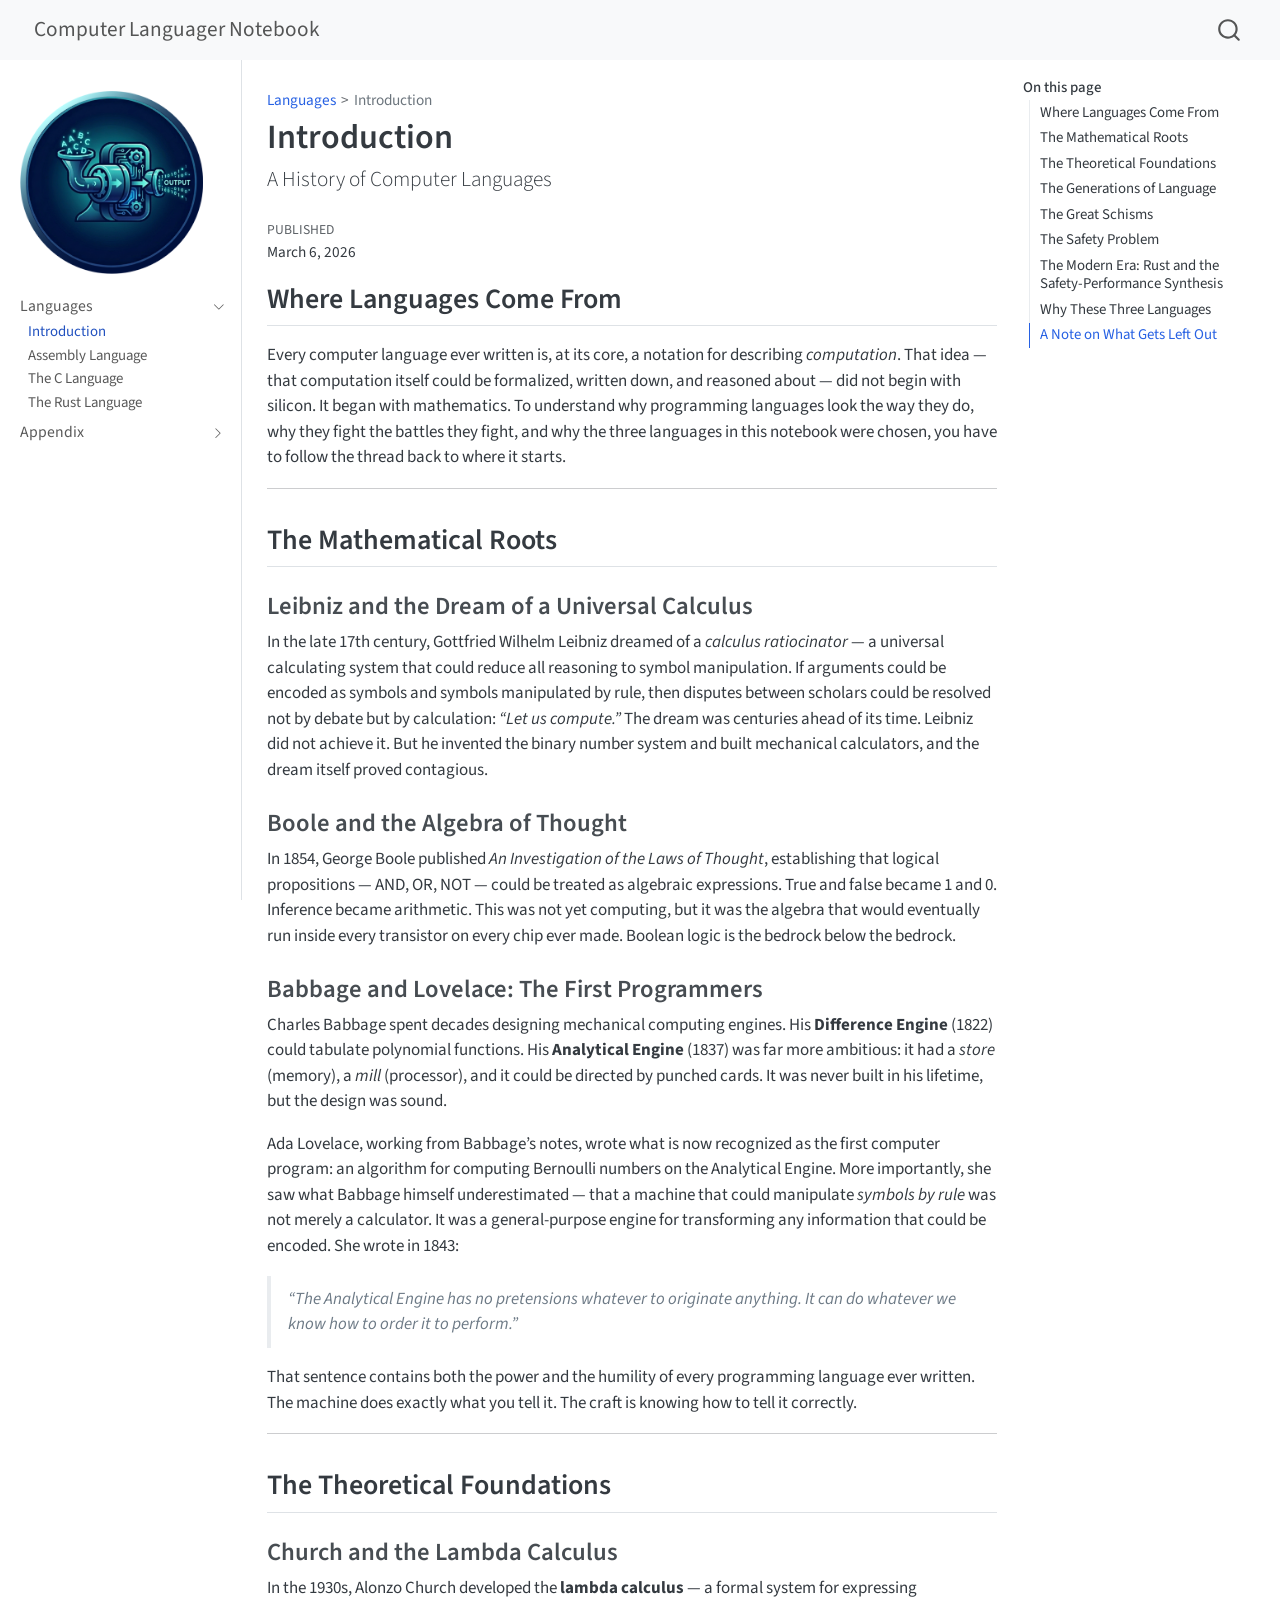
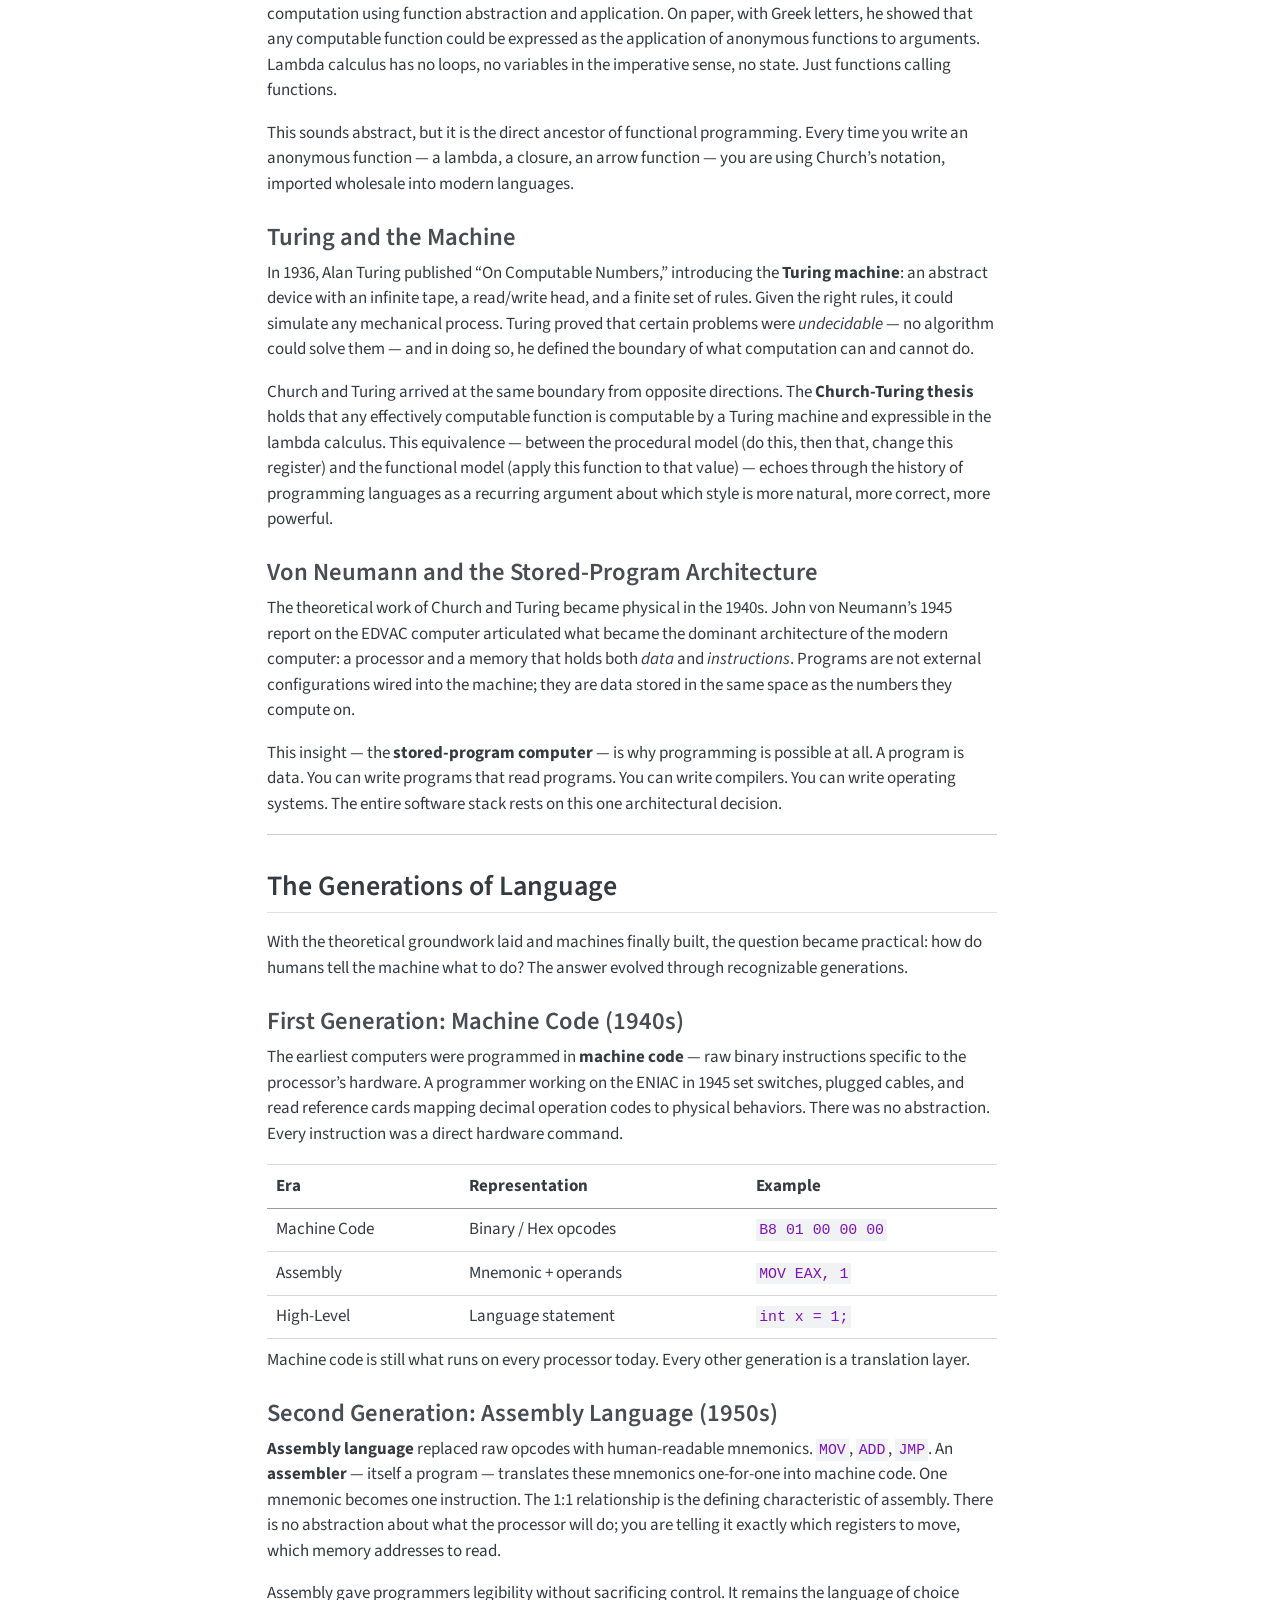
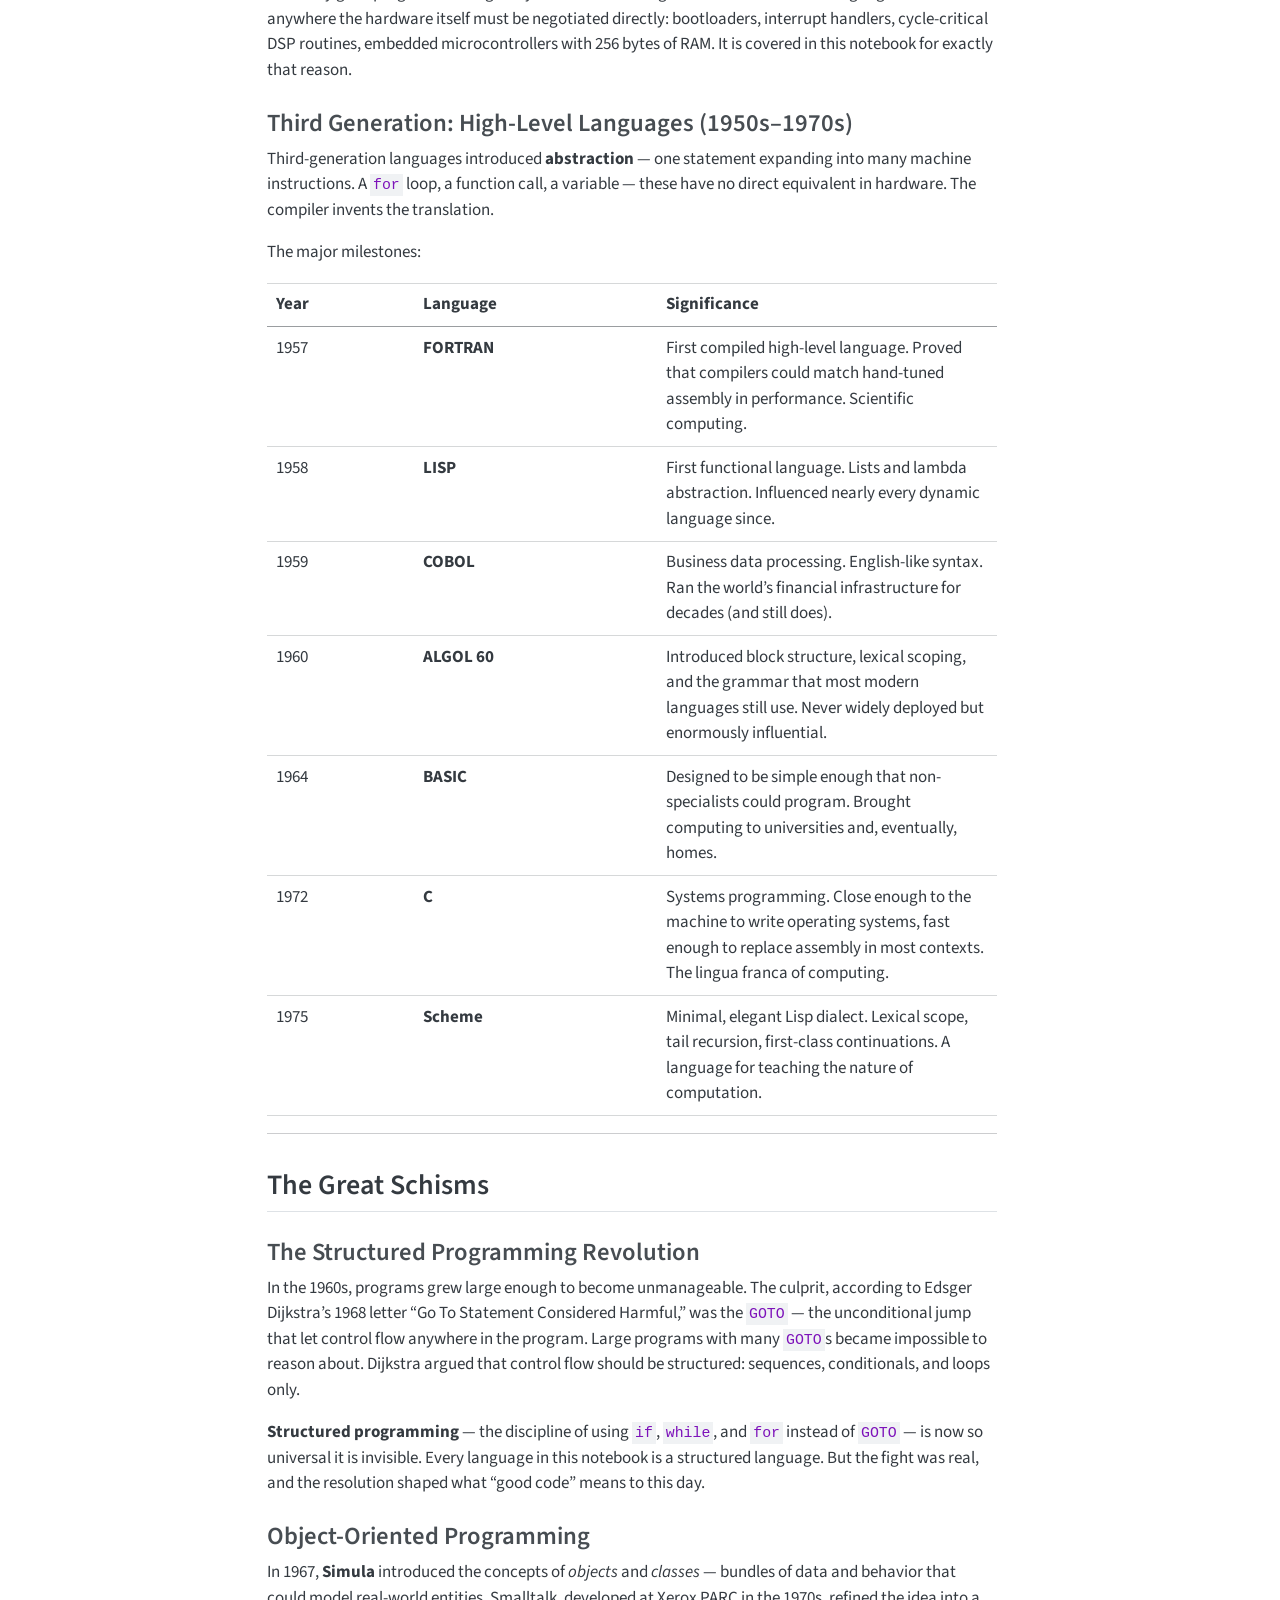
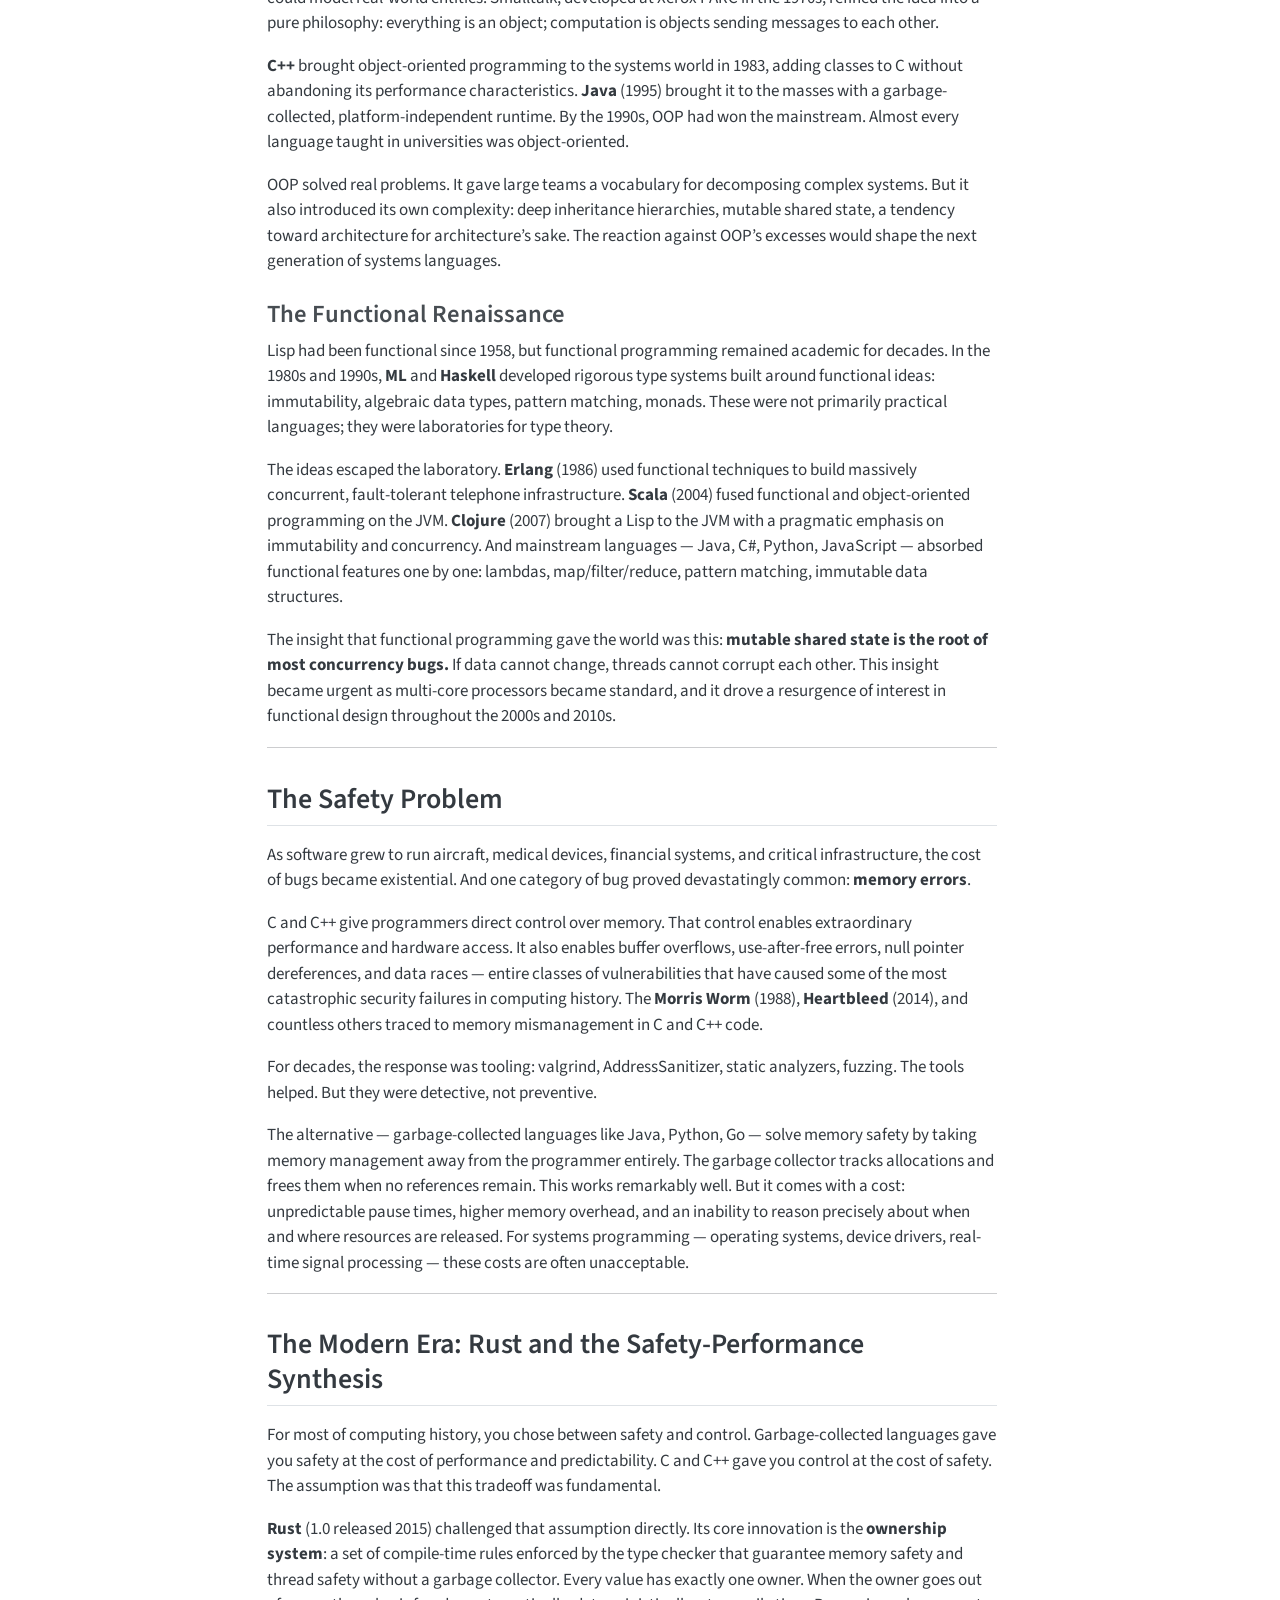
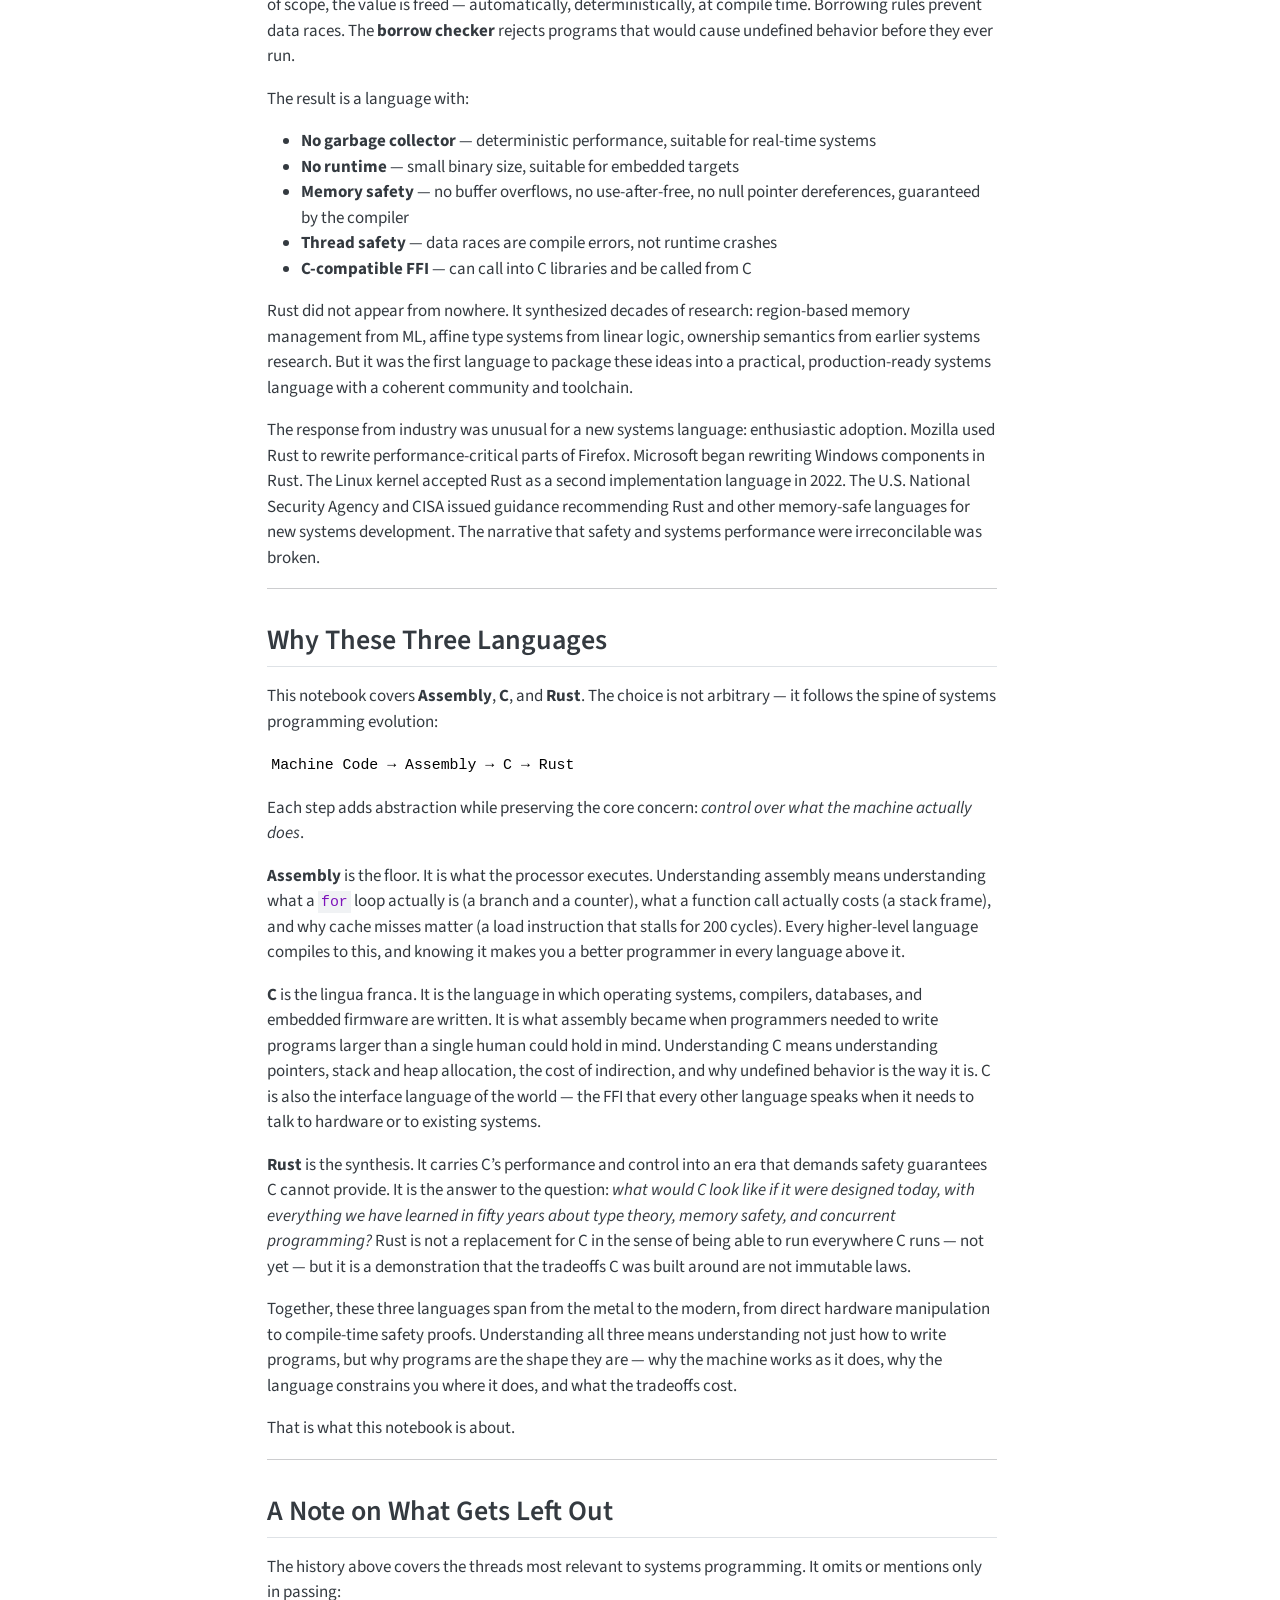
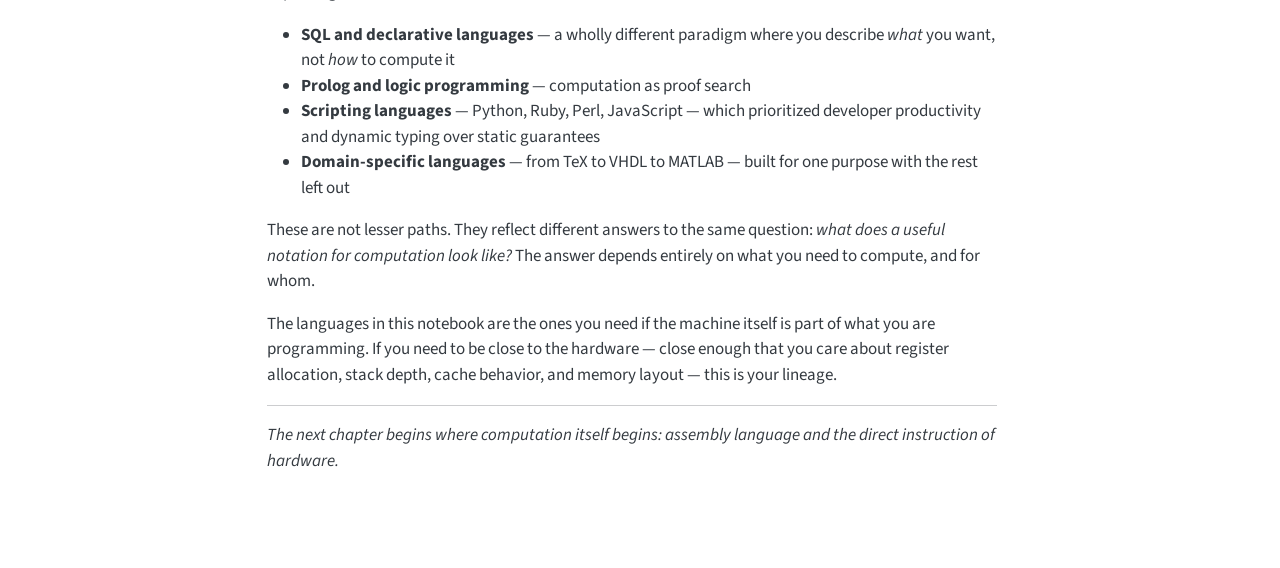
==== docs/index.html @ fa0e0c7b "Wrangling my forces and attacking the problem." ====
<!DOCTYPE html>
<html xmlns="http://www.w3.org/1999/xhtml" lang="en" xml:lang="en"><head>

<meta charset="utf-8">
<meta name="generator" content="quarto-1.8.25">

<meta name="viewport" content="width=device-width, initial-scale=1.0, user-scalable=yes">

<meta name="dcterms.date" content="2026-03-06">

<title>Introduction – Computer Language Notebook</title>
<style>
code{white-space: pre-wrap;}
span.smallcaps{font-variant: small-caps;}
div.columns{display: flex; gap: min(4vw, 1.5em);}
div.column{flex: auto; overflow-x: auto;}
div.hanging-indent{margin-left: 1.5em; text-indent: -1.5em;}
ul.task-list{list-style: none;}
ul.task-list li input[type="checkbox"] {
  width: 0.8em;
  margin: 0 0.8em 0.2em -1em; /* quarto-specific, see https://github.com/quarto-dev/quarto-cli/issues/4556 */ 
  vertical-align: middle;
}
</style>


<script src="site_libs/quarto-nav/quarto-nav.js"></script>
<script src="site_libs/quarto-nav/headroom.min.js"></script>
<script src="site_libs/clipboard/clipboard.min.js"></script>
<script src="site_libs/quarto-search/autocomplete.umd.js"></script>
<script src="site_libs/quarto-search/fuse.min.js"></script>
<script src="site_libs/quarto-search/quarto-search.js"></script>
<meta name="quarto:offset" content="./">
<link href="././favicon.png" rel="icon" type="image/png">
<script src="site_libs/quarto-html/quarto.js" type="module"></script>
<script src="site_libs/quarto-html/tabsets/tabsets.js" type="module"></script>
<script src="site_libs/quarto-html/axe/axe-check.js" type="module"></script>
<script src="site_libs/quarto-html/popper.min.js"></script>
<script src="site_libs/quarto-html/tippy.umd.min.js"></script>
<script src="site_libs/quarto-html/anchor.min.js"></script>
<link href="site_libs/quarto-html/tippy.css" rel="stylesheet">
<link href="site_libs/quarto-html/quarto-syntax-highlighting-7b89279ff1a6dce999919e0e67d4d9ec.css" rel="stylesheet" id="quarto-text-highlighting-styles">
<script src="site_libs/bootstrap/bootstrap.min.js"></script>
<link href="site_libs/bootstrap/bootstrap-icons.css" rel="stylesheet">
<link href="site_libs/bootstrap/bootstrap-238593fbc75c52b1713b5944fbe78712.min.css" rel="stylesheet" append-hash="true" id="quarto-bootstrap" data-mode="light">
<script id="quarto-search-options" type="application/json">{
  "location": "navbar",
  "copy-button": false,
  "collapse-after": 3,
  "panel-placement": "end",
  "type": "overlay",
  "limit": 50,
  "keyboard-shortcut": [
    "f",
    "/",
    "s"
  ],
  "show-item-context": true,
  "language": {
    "search-no-results-text": "No results",
    "search-matching-documents-text": "matching documents",
    "search-copy-link-title": "Copy link to search",
    "search-hide-matches-text": "Hide additional matches",
    "search-more-match-text": "more match in this document",
    "search-more-matches-text": "more matches in this document",
    "search-clear-button-title": "Clear",
    "search-text-placeholder": "",
    "search-detached-cancel-button-title": "Cancel",
    "search-submit-button-title": "Submit",
    "search-label": "Search"
  }
}</script>


<link rel="stylesheet" href="styles.css">
</head>

<body class="nav-sidebar docked nav-fixed quarto-light">

<div id="quarto-search-results"></div>
  <header id="quarto-header" class="headroom fixed-top">
    <nav class="navbar navbar-expand-lg " data-bs-theme="dark">
      <div class="navbar-container container-fluid">
      <div class="navbar-brand-container mx-auto">
    <a href="./index.html" class="navbar-brand navbar-brand-logo">
    </a>
    <a class="navbar-brand" href="./index.html">
    <span class="navbar-title">Computer Languager Notebook</span>
    </a>
  </div>
        <div class="quarto-navbar-tools tools-end">
</div>
          <div id="quarto-search" class="" title="Search"></div>
      </div> <!-- /container-fluid -->
    </nav>
  <nav class="quarto-secondary-nav">
    <div class="container-fluid d-flex">
      <button type="button" class="quarto-btn-toggle btn" data-bs-toggle="collapse" role="button" data-bs-target=".quarto-sidebar-collapse-item" aria-controls="quarto-sidebar" aria-expanded="false" aria-label="Toggle sidebar navigation" onclick="if (window.quartoToggleHeadroom) { window.quartoToggleHeadroom(); }">
        <i class="bi bi-layout-text-sidebar-reverse"></i>
      </button>
        <nav class="quarto-page-breadcrumbs" aria-label="breadcrumb"><ol class="breadcrumb"><li class="breadcrumb-item"><a href="./index.html">Languages</a></li><li class="breadcrumb-item"><a href="./index.html">Introduction</a></li></ol></nav>
        <a class="flex-grow-1" role="navigation" data-bs-toggle="collapse" data-bs-target=".quarto-sidebar-collapse-item" aria-controls="quarto-sidebar" aria-expanded="false" aria-label="Toggle sidebar navigation" onclick="if (window.quartoToggleHeadroom) { window.quartoToggleHeadroom(); }">      
        </a>
    </div>
  </nav>
</header>
<!-- content -->
<div id="quarto-content" class="quarto-container page-columns page-rows-contents page-layout-full page-navbar">
<!-- sidebar -->
  <nav id="quarto-sidebar" class="sidebar collapse collapse-horizontal quarto-sidebar-collapse-item sidebar-navigation docked overflow-auto">
    <div class="pt-lg-2 mt-2 text-left sidebar-header">
      <a href="./index.html" class="sidebar-logo-link">
      <img src="././images/logo.png" alt="" class="sidebar-logo light-content py-0 d-lg-inline d-none">
      <img src="././images/logo.png" alt="" class="sidebar-logo dark-content py-0 d-lg-inline d-none">
      </a>
      </div>
    <div class="sidebar-menu-container"> 
    <ul class="list-unstyled mt-1">
        <li class="sidebar-item sidebar-item-section">
      <div class="sidebar-item-container"> 
            <a class="sidebar-item-text sidebar-link text-start" data-bs-toggle="collapse" data-bs-target="#quarto-sidebar-section-1" role="navigation" aria-expanded="true">
 <span class="menu-text">Languages</span></a>
          <a class="sidebar-item-toggle text-start" data-bs-toggle="collapse" data-bs-target="#quarto-sidebar-section-1" role="navigation" aria-expanded="true" aria-label="Toggle section">
            <i class="bi bi-chevron-right ms-2"></i>
          </a> 
      </div>
      <ul id="quarto-sidebar-section-1" class="collapse list-unstyled sidebar-section depth1 show">  
          <li class="sidebar-item">
  <div class="sidebar-item-container"> 
  <a href="./index.html" class="sidebar-item-text sidebar-link active">
 <span class="menu-text">Introduction</span></a>
  </div>
</li>
          <li class="sidebar-item">
  <div class="sidebar-item-container"> 
  <a href="./assembly.html" class="sidebar-item-text sidebar-link">
 <span class="menu-text">Assembly Language</span></a>
  </div>
</li>
          <li class="sidebar-item">
  <div class="sidebar-item-container"> 
  <a href="./c.html" class="sidebar-item-text sidebar-link">
 <span class="menu-text">The C Language</span></a>
  </div>
</li>
          <li class="sidebar-item">
  <div class="sidebar-item-container"> 
  <a href="./rust.html" class="sidebar-item-text sidebar-link">
 <span class="menu-text">The Rust Language</span></a>
  </div>
</li>
      </ul>
  </li>
        <li class="sidebar-item sidebar-item-section">
      <div class="sidebar-item-container"> 
            <a class="sidebar-item-text sidebar-link text-start collapsed" data-bs-toggle="collapse" data-bs-target="#quarto-sidebar-section-2" role="navigation" aria-expanded="false">
 <span class="menu-text">Appendix</span></a>
          <a class="sidebar-item-toggle text-start collapsed" data-bs-toggle="collapse" data-bs-target="#quarto-sidebar-section-2" role="navigation" aria-expanded="false" aria-label="Toggle section">
            <i class="bi bi-chevron-right ms-2"></i>
          </a> 
      </div>
      <ul id="quarto-sidebar-section-2" class="collapse list-unstyled sidebar-section depth1 ">  
          <li class="sidebar-item">
  <div class="sidebar-item-container"> 
  <a href="./glossary.html" class="sidebar-item-text sidebar-link">
 <span class="menu-text">Glossary</span></a>
  </div>
</li>
      </ul>
  </li>
    </ul>
    </div>
</nav>
<div id="quarto-sidebar-glass" class="quarto-sidebar-collapse-item" data-bs-toggle="collapse" data-bs-target=".quarto-sidebar-collapse-item"></div>
<!-- margin-sidebar -->
    <div id="quarto-margin-sidebar" class="sidebar margin-sidebar">
        <nav id="TOC" role="doc-toc" class="toc-active" data-toc-expanded="1">
    <h2 id="toc-title">On this page</h2>
   
  <ul>
  <li><a href="#where-languages-come-from" id="toc-where-languages-come-from" class="nav-link active" data-scroll-target="#where-languages-come-from">Where Languages Come From</a></li>
  <li><a href="#the-mathematical-roots" id="toc-the-mathematical-roots" class="nav-link" data-scroll-target="#the-mathematical-roots">The Mathematical Roots</a>
  <ul>
  <li><a href="#leibniz-and-the-dream-of-a-universal-calculus" id="toc-leibniz-and-the-dream-of-a-universal-calculus" class="nav-link" data-scroll-target="#leibniz-and-the-dream-of-a-universal-calculus">Leibniz and the Dream of a Universal Calculus</a></li>
  <li><a href="#boole-and-the-algebra-of-thought" id="toc-boole-and-the-algebra-of-thought" class="nav-link" data-scroll-target="#boole-and-the-algebra-of-thought">Boole and the Algebra of Thought</a></li>
  <li><a href="#babbage-and-lovelace-the-first-programmers" id="toc-babbage-and-lovelace-the-first-programmers" class="nav-link" data-scroll-target="#babbage-and-lovelace-the-first-programmers">Babbage and Lovelace: The First Programmers</a></li>
  </ul></li>
  <li><a href="#the-theoretical-foundations" id="toc-the-theoretical-foundations" class="nav-link" data-scroll-target="#the-theoretical-foundations">The Theoretical Foundations</a>
  <ul>
  <li><a href="#church-and-the-lambda-calculus" id="toc-church-and-the-lambda-calculus" class="nav-link" data-scroll-target="#church-and-the-lambda-calculus">Church and the Lambda Calculus</a></li>
  <li><a href="#turing-and-the-machine" id="toc-turing-and-the-machine" class="nav-link" data-scroll-target="#turing-and-the-machine">Turing and the Machine</a></li>
  <li><a href="#von-neumann-and-the-stored-program-architecture" id="toc-von-neumann-and-the-stored-program-architecture" class="nav-link" data-scroll-target="#von-neumann-and-the-stored-program-architecture">Von Neumann and the Stored-Program Architecture</a></li>
  </ul></li>
  <li><a href="#the-generations-of-language" id="toc-the-generations-of-language" class="nav-link" data-scroll-target="#the-generations-of-language">The Generations of Language</a>
  <ul>
  <li><a href="#first-generation-machine-code-1940s" id="toc-first-generation-machine-code-1940s" class="nav-link" data-scroll-target="#first-generation-machine-code-1940s">First Generation: Machine Code (1940s)</a></li>
  <li><a href="#second-generation-assembly-language-1950s" id="toc-second-generation-assembly-language-1950s" class="nav-link" data-scroll-target="#second-generation-assembly-language-1950s">Second Generation: Assembly Language (1950s)</a></li>
  <li><a href="#third-generation-high-level-languages-1950s1970s" id="toc-third-generation-high-level-languages-1950s1970s" class="nav-link" data-scroll-target="#third-generation-high-level-languages-1950s1970s">Third Generation: High-Level Languages (1950s–1970s)</a></li>
  </ul></li>
  <li><a href="#the-great-schisms" id="toc-the-great-schisms" class="nav-link" data-scroll-target="#the-great-schisms">The Great Schisms</a>
  <ul>
  <li><a href="#the-structured-programming-revolution" id="toc-the-structured-programming-revolution" class="nav-link" data-scroll-target="#the-structured-programming-revolution">The Structured Programming Revolution</a></li>
  <li><a href="#object-oriented-programming" id="toc-object-oriented-programming" class="nav-link" data-scroll-target="#object-oriented-programming">Object-Oriented Programming</a></li>
  <li><a href="#the-functional-renaissance" id="toc-the-functional-renaissance" class="nav-link" data-scroll-target="#the-functional-renaissance">The Functional Renaissance</a></li>
  </ul></li>
  <li><a href="#the-safety-problem" id="toc-the-safety-problem" class="nav-link" data-scroll-target="#the-safety-problem">The Safety Problem</a></li>
  <li><a href="#the-modern-era-rust-and-the-safety-performance-synthesis" id="toc-the-modern-era-rust-and-the-safety-performance-synthesis" class="nav-link" data-scroll-target="#the-modern-era-rust-and-the-safety-performance-synthesis">The Modern Era: Rust and the Safety-Performance Synthesis</a></li>
  <li><a href="#why-these-three-languages" id="toc-why-these-three-languages" class="nav-link" data-scroll-target="#why-these-three-languages">Why These Three Languages</a></li>
  <li><a href="#a-note-on-what-gets-left-out" id="toc-a-note-on-what-gets-left-out" class="nav-link" data-scroll-target="#a-note-on-what-gets-left-out">A Note on What Gets Left Out</a></li>
  </ul>
</nav>
    </div>
<!-- main -->
<main class="content column-body" id="quarto-document-content">

<header id="title-block-header" class="quarto-title-block default"><nav class="quarto-page-breadcrumbs quarto-title-breadcrumbs d-none d-lg-block" aria-label="breadcrumb"><ol class="breadcrumb"><li class="breadcrumb-item"><a href="./index.html">Languages</a></li><li class="breadcrumb-item"><a href="./index.html">Introduction</a></li></ol></nav>
<div class="quarto-title">
<h1 class="title">Introduction</h1>
<p class="subtitle lead">A History of Computer Languages</p>
</div>



<div class="quarto-title-meta column-body">

    
    <div>
    <div class="quarto-title-meta-heading">Published</div>
    <div class="quarto-title-meta-contents">
      <p class="date">March 6, 2026</p>
    </div>
  </div>
  
    
  </div>
  


</header>


<section id="where-languages-come-from" class="level2">
<h2 class="anchored" data-anchor-id="where-languages-come-from">Where Languages Come From</h2>
<p>Every computer language ever written is, at its core, a notation for describing <em>computation</em>. That idea — that computation itself could be formalized, written down, and reasoned about — did not begin with silicon. It began with mathematics. To understand why programming languages look the way they do, why they fight the battles they fight, and why the three languages in this notebook were chosen, you have to follow the thread back to where it starts.</p>
<hr>
</section>
<section id="the-mathematical-roots" class="level2">
<h2 class="anchored" data-anchor-id="the-mathematical-roots">The Mathematical Roots</h2>
<section id="leibniz-and-the-dream-of-a-universal-calculus" class="level3">
<h3 class="anchored" data-anchor-id="leibniz-and-the-dream-of-a-universal-calculus">Leibniz and the Dream of a Universal Calculus</h3>
<p>In the late 17th century, Gottfried Wilhelm Leibniz dreamed of a <em>calculus ratiocinator</em> — a universal calculating system that could reduce all reasoning to symbol manipulation. If arguments could be encoded as symbols and symbols manipulated by rule, then disputes between scholars could be resolved not by debate but by calculation: <em>“Let us compute.”</em> The dream was centuries ahead of its time. Leibniz did not achieve it. But he invented the binary number system and built mechanical calculators, and the dream itself proved contagious.</p>
</section>
<section id="boole-and-the-algebra-of-thought" class="level3">
<h3 class="anchored" data-anchor-id="boole-and-the-algebra-of-thought">Boole and the Algebra of Thought</h3>
<p>In 1854, George Boole published <em>An Investigation of the Laws of Thought</em>, establishing that logical propositions — AND, OR, NOT — could be treated as algebraic expressions. True and false became 1 and 0. Inference became arithmetic. This was not yet computing, but it was the algebra that would eventually run inside every transistor on every chip ever made. Boolean logic is the bedrock below the bedrock.</p>
</section>
<section id="babbage-and-lovelace-the-first-programmers" class="level3">
<h3 class="anchored" data-anchor-id="babbage-and-lovelace-the-first-programmers">Babbage and Lovelace: The First Programmers</h3>
<p>Charles Babbage spent decades designing mechanical computing engines. His <strong>Difference Engine</strong> (1822) could tabulate polynomial functions. His <strong>Analytical Engine</strong> (1837) was far more ambitious: it had a <em>store</em> (memory), a <em>mill</em> (processor), and it could be directed by punched cards. It was never built in his lifetime, but the design was sound.</p>
<p>Ada Lovelace, working from Babbage’s notes, wrote what is now recognized as the first computer program: an algorithm for computing Bernoulli numbers on the Analytical Engine. More importantly, she saw what Babbage himself underestimated — that a machine that could manipulate <em>symbols by rule</em> was not merely a calculator. It was a general-purpose engine for transforming any information that could be encoded. She wrote in 1843:</p>
<blockquote class="blockquote">
<p><em>“The Analytical Engine has no pretensions whatever to originate anything. It can do whatever we know how to order it to perform.”</em></p>
</blockquote>
<p>That sentence contains both the power and the humility of every programming language ever written. The machine does exactly what you tell it. The craft is knowing how to tell it correctly.</p>
<hr>
</section>
</section>
<section id="the-theoretical-foundations" class="level2">
<h2 class="anchored" data-anchor-id="the-theoretical-foundations">The Theoretical Foundations</h2>
<section id="church-and-the-lambda-calculus" class="level3">
<h3 class="anchored" data-anchor-id="church-and-the-lambda-calculus">Church and the Lambda Calculus</h3>
<p>In the 1930s, Alonzo Church developed the <strong>lambda calculus</strong> — a formal system for expressing computation using function abstraction and application. On paper, with Greek letters, he showed that any computable function could be expressed as the application of anonymous functions to arguments. Lambda calculus has no loops, no variables in the imperative sense, no state. Just functions calling functions.</p>
<p>This sounds abstract, but it is the direct ancestor of functional programming. Every time you write an anonymous function — a lambda, a closure, an arrow function — you are using Church’s notation, imported wholesale into modern languages.</p>
</section>
<section id="turing-and-the-machine" class="level3">
<h3 class="anchored" data-anchor-id="turing-and-the-machine">Turing and the Machine</h3>
<p>In 1936, Alan Turing published “On Computable Numbers,” introducing the <strong>Turing machine</strong>: an abstract device with an infinite tape, a read/write head, and a finite set of rules. Given the right rules, it could simulate any mechanical process. Turing proved that certain problems were <em>undecidable</em> — no algorithm could solve them — and in doing so, he defined the boundary of what computation can and cannot do.</p>
<p>Church and Turing arrived at the same boundary from opposite directions. The <strong>Church-Turing thesis</strong> holds that any effectively computable function is computable by a Turing machine and expressible in the lambda calculus. This equivalence — between the procedural model (do this, then that, change this register) and the functional model (apply this function to that value) — echoes through the history of programming languages as a recurring argument about which style is more natural, more correct, more powerful.</p>
</section>
<section id="von-neumann-and-the-stored-program-architecture" class="level3">
<h3 class="anchored" data-anchor-id="von-neumann-and-the-stored-program-architecture">Von Neumann and the Stored-Program Architecture</h3>
<p>The theoretical work of Church and Turing became physical in the 1940s. John von Neumann’s 1945 report on the EDVAC computer articulated what became the dominant architecture of the modern computer: a processor and a memory that holds both <em>data</em> and <em>instructions</em>. Programs are not external configurations wired into the machine; they are data stored in the same space as the numbers they compute on.</p>
<p>This insight — the <strong>stored-program computer</strong> — is why programming is possible at all. A program is data. You can write programs that read programs. You can write compilers. You can write operating systems. The entire software stack rests on this one architectural decision.</p>
<hr>
</section>
</section>
<section id="the-generations-of-language" class="level2">
<h2 class="anchored" data-anchor-id="the-generations-of-language">The Generations of Language</h2>
<p>With the theoretical groundwork laid and machines finally built, the question became practical: how do humans tell the machine what to do? The answer evolved through recognizable generations.</p>
<section id="first-generation-machine-code-1940s" class="level3">
<h3 class="anchored" data-anchor-id="first-generation-machine-code-1940s">First Generation: Machine Code (1940s)</h3>
<p>The earliest computers were programmed in <strong>machine code</strong> — raw binary instructions specific to the processor’s hardware. A programmer working on the ENIAC in 1945 set switches, plugged cables, and read reference cards mapping decimal operation codes to physical behaviors. There was no abstraction. Every instruction was a direct hardware command.</p>
<table class="caption-top table">
<thead>
<tr class="header">
<th style="text-align: left;">Era</th>
<th style="text-align: left;">Representation</th>
<th style="text-align: left;">Example</th>
</tr>
</thead>
<tbody>
<tr class="odd">
<td style="text-align: left;">Machine Code</td>
<td style="text-align: left;">Binary / Hex opcodes</td>
<td style="text-align: left;"><code>B8 01 00 00 00</code></td>
</tr>
<tr class="even">
<td style="text-align: left;">Assembly</td>
<td style="text-align: left;">Mnemonic + operands</td>
<td style="text-align: left;"><code>MOV EAX, 1</code></td>
</tr>
<tr class="odd">
<td style="text-align: left;">High-Level</td>
<td style="text-align: left;">Language statement</td>
<td style="text-align: left;"><code>int x = 1;</code></td>
</tr>
</tbody>
</table>
<p>Machine code is still what runs on every processor today. Every other generation is a translation layer.</p>
</section>
<section id="second-generation-assembly-language-1950s" class="level3">
<h3 class="anchored" data-anchor-id="second-generation-assembly-language-1950s">Second Generation: Assembly Language (1950s)</h3>
<p><strong>Assembly language</strong> replaced raw opcodes with human-readable mnemonics. <code>MOV</code>, <code>ADD</code>, <code>JMP</code>. An <strong>assembler</strong> — itself a program — translates these mnemonics one-for-one into machine code. One mnemonic becomes one instruction. The 1:1 relationship is the defining characteristic of assembly. There is no abstraction about what the processor will do; you are telling it exactly which registers to move, which memory addresses to read.</p>
<p>Assembly gave programmers legibility without sacrificing control. It remains the language of choice anywhere the hardware itself must be negotiated directly: bootloaders, interrupt handlers, cycle-critical DSP routines, embedded microcontrollers with 256 bytes of RAM. It is covered in this notebook for exactly that reason.</p>
</section>
<section id="third-generation-high-level-languages-1950s1970s" class="level3">
<h3 class="anchored" data-anchor-id="third-generation-high-level-languages-1950s1970s">Third Generation: High-Level Languages (1950s–1970s)</h3>
<p>Third-generation languages introduced <strong>abstraction</strong> — one statement expanding into many machine instructions. A <code>for</code> loop, a function call, a variable — these have no direct equivalent in hardware. The compiler invents the translation.</p>
<p>The major milestones:</p>
<table class="caption-top table">
<colgroup>
<col style="width: 20%">
<col style="width: 33%">
<col style="width: 46%">
</colgroup>
<thead>
<tr class="header">
<th style="text-align: left;">Year</th>
<th style="text-align: left;">Language</th>
<th style="text-align: left;">Significance</th>
</tr>
</thead>
<tbody>
<tr class="odd">
<td style="text-align: left;">1957</td>
<td style="text-align: left;"><strong>FORTRAN</strong></td>
<td style="text-align: left;">First compiled high-level language. Proved that compilers could match hand-tuned assembly in performance. Scientific computing.</td>
</tr>
<tr class="even">
<td style="text-align: left;">1958</td>
<td style="text-align: left;"><strong>LISP</strong></td>
<td style="text-align: left;">First functional language. Lists and lambda abstraction. Influenced nearly every dynamic language since.</td>
</tr>
<tr class="odd">
<td style="text-align: left;">1959</td>
<td style="text-align: left;"><strong>COBOL</strong></td>
<td style="text-align: left;">Business data processing. English-like syntax. Ran the world’s financial infrastructure for decades (and still does).</td>
</tr>
<tr class="even">
<td style="text-align: left;">1960</td>
<td style="text-align: left;"><strong>ALGOL 60</strong></td>
<td style="text-align: left;">Introduced block structure, lexical scoping, and the grammar that most modern languages still use. Never widely deployed but enormously influential.</td>
</tr>
<tr class="odd">
<td style="text-align: left;">1964</td>
<td style="text-align: left;"><strong>BASIC</strong></td>
<td style="text-align: left;">Designed to be simple enough that non-specialists could program. Brought computing to universities and, eventually, homes.</td>
</tr>
<tr class="even">
<td style="text-align: left;">1972</td>
<td style="text-align: left;"><strong>C</strong></td>
<td style="text-align: left;">Systems programming. Close enough to the machine to write operating systems, fast enough to replace assembly in most contexts. The lingua franca of computing.</td>
</tr>
<tr class="odd">
<td style="text-align: left;">1975</td>
<td style="text-align: left;"><strong>Scheme</strong></td>
<td style="text-align: left;">Minimal, elegant Lisp dialect. Lexical scope, tail recursion, first-class continuations. A language for teaching the nature of computation.</td>
</tr>
</tbody>
</table>
<hr>
</section>
</section>
<section id="the-great-schisms" class="level2">
<h2 class="anchored" data-anchor-id="the-great-schisms">The Great Schisms</h2>
<section id="the-structured-programming-revolution" class="level3">
<h3 class="anchored" data-anchor-id="the-structured-programming-revolution">The Structured Programming Revolution</h3>
<p>In the 1960s, programs grew large enough to become unmanageable. The culprit, according to Edsger Dijkstra’s 1968 letter “Go To Statement Considered Harmful,” was the <code>GOTO</code> — the unconditional jump that let control flow anywhere in the program. Large programs with many <code>GOTO</code>s became impossible to reason about. Dijkstra argued that control flow should be structured: sequences, conditionals, and loops only.</p>
<p><strong>Structured programming</strong> — the discipline of using <code>if</code>, <code>while</code>, and <code>for</code> instead of <code>GOTO</code> — is now so universal it is invisible. Every language in this notebook is a structured language. But the fight was real, and the resolution shaped what “good code” means to this day.</p>
</section>
<section id="object-oriented-programming" class="level3">
<h3 class="anchored" data-anchor-id="object-oriented-programming">Object-Oriented Programming</h3>
<p>In 1967, <strong>Simula</strong> introduced the concepts of <em>objects</em> and <em>classes</em> — bundles of data and behavior that could model real-world entities. Smalltalk, developed at Xerox PARC in the 1970s, refined the idea into a pure philosophy: everything is an object; computation is objects sending messages to each other.</p>
<p><strong>C++</strong> brought object-oriented programming to the systems world in 1983, adding classes to C without abandoning its performance characteristics. <strong>Java</strong> (1995) brought it to the masses with a garbage-collected, platform-independent runtime. By the 1990s, OOP had won the mainstream. Almost every language taught in universities was object-oriented.</p>
<p>OOP solved real problems. It gave large teams a vocabulary for decomposing complex systems. But it also introduced its own complexity: deep inheritance hierarchies, mutable shared state, a tendency toward architecture for architecture’s sake. The reaction against OOP’s excesses would shape the next generation of systems languages.</p>
</section>
<section id="the-functional-renaissance" class="level3">
<h3 class="anchored" data-anchor-id="the-functional-renaissance">The Functional Renaissance</h3>
<p>Lisp had been functional since 1958, but functional programming remained academic for decades. In the 1980s and 1990s, <strong>ML</strong> and <strong>Haskell</strong> developed rigorous type systems built around functional ideas: immutability, algebraic data types, pattern matching, monads. These were not primarily practical languages; they were laboratories for type theory.</p>
<p>The ideas escaped the laboratory. <strong>Erlang</strong> (1986) used functional techniques to build massively concurrent, fault-tolerant telephone infrastructure. <strong>Scala</strong> (2004) fused functional and object-oriented programming on the JVM. <strong>Clojure</strong> (2007) brought a Lisp to the JVM with a pragmatic emphasis on immutability and concurrency. And mainstream languages — Java, C#, Python, JavaScript — absorbed functional features one by one: lambdas, map/filter/reduce, pattern matching, immutable data structures.</p>
<p>The insight that functional programming gave the world was this: <strong>mutable shared state is the root of most concurrency bugs.</strong> If data cannot change, threads cannot corrupt each other. This insight became urgent as multi-core processors became standard, and it drove a resurgence of interest in functional design throughout the 2000s and 2010s.</p>
<hr>
</section>
</section>
<section id="the-safety-problem" class="level2">
<h2 class="anchored" data-anchor-id="the-safety-problem">The Safety Problem</h2>
<p>As software grew to run aircraft, medical devices, financial systems, and critical infrastructure, the cost of bugs became existential. And one category of bug proved devastatingly common: <strong>memory errors</strong>.</p>
<p>C and C++ give programmers direct control over memory. That control enables extraordinary performance and hardware access. It also enables buffer overflows, use-after-free errors, null pointer dereferences, and data races — entire classes of vulnerabilities that have caused some of the most catastrophic security failures in computing history. The <strong>Morris Worm</strong> (1988), <strong>Heartbleed</strong> (2014), and countless others traced to memory mismanagement in C and C++ code.</p>
<p>For decades, the response was tooling: valgrind, AddressSanitizer, static analyzers, fuzzing. The tools helped. But they were detective, not preventive.</p>
<p>The alternative — garbage-collected languages like Java, Python, Go — solve memory safety by taking memory management away from the programmer entirely. The garbage collector tracks allocations and frees them when no references remain. This works remarkably well. But it comes with a cost: unpredictable pause times, higher memory overhead, and an inability to reason precisely about when and where resources are released. For systems programming — operating systems, device drivers, real-time signal processing — these costs are often unacceptable.</p>
<hr>
</section>
<section id="the-modern-era-rust-and-the-safety-performance-synthesis" class="level2">
<h2 class="anchored" data-anchor-id="the-modern-era-rust-and-the-safety-performance-synthesis">The Modern Era: Rust and the Safety-Performance Synthesis</h2>
<p>For most of computing history, you chose between safety and control. Garbage-collected languages gave you safety at the cost of performance and predictability. C and C++ gave you control at the cost of safety. The assumption was that this tradeoff was fundamental.</p>
<p><strong>Rust</strong> (1.0 released 2015) challenged that assumption directly. Its core innovation is the <strong>ownership system</strong>: a set of compile-time rules enforced by the type checker that guarantee memory safety and thread safety without a garbage collector. Every value has exactly one owner. When the owner goes out of scope, the value is freed — automatically, deterministically, at compile time. Borrowing rules prevent data races. The <strong>borrow checker</strong> rejects programs that would cause undefined behavior before they ever run.</p>
<p>The result is a language with:</p>
<ul>
<li><strong>No garbage collector</strong> — deterministic performance, suitable for real-time systems</li>
<li><strong>No runtime</strong> — small binary size, suitable for embedded targets</li>
<li><strong>Memory safety</strong> — no buffer overflows, no use-after-free, no null pointer dereferences, guaranteed by the compiler</li>
<li><strong>Thread safety</strong> — data races are compile errors, not runtime crashes</li>
<li><strong>C-compatible FFI</strong> — can call into C libraries and be called from C</li>
</ul>
<p>Rust did not appear from nowhere. It synthesized decades of research: region-based memory management from ML, affine type systems from linear logic, ownership semantics from earlier systems research. But it was the first language to package these ideas into a practical, production-ready systems language with a coherent community and toolchain.</p>
<p>The response from industry was unusual for a new systems language: enthusiastic adoption. Mozilla used Rust to rewrite performance-critical parts of Firefox. Microsoft began rewriting Windows components in Rust. The Linux kernel accepted Rust as a second implementation language in 2022. The U.S. National Security Agency and CISA issued guidance recommending Rust and other memory-safe languages for new systems development. The narrative that safety and systems performance were irreconcilable was broken.</p>
<hr>
</section>
<section id="why-these-three-languages" class="level2">
<h2 class="anchored" data-anchor-id="why-these-three-languages">Why These Three Languages</h2>
<p>This notebook covers <strong>Assembly</strong>, <strong>C</strong>, and <strong>Rust</strong>. The choice is not arbitrary — it follows the spine of systems programming evolution:</p>
<pre><code>Machine Code → Assembly → C → Rust</code></pre>
<p>Each step adds abstraction while preserving the core concern: <em>control over what the machine actually does</em>.</p>
<p><strong>Assembly</strong> is the floor. It is what the processor executes. Understanding assembly means understanding what a <code>for</code> loop actually is (a branch and a counter), what a function call actually costs (a stack frame), and why cache misses matter (a load instruction that stalls for 200 cycles). Every higher-level language compiles to this, and knowing it makes you a better programmer in every language above it.</p>
<p><strong>C</strong> is the lingua franca. It is the language in which operating systems, compilers, databases, and embedded firmware are written. It is what assembly became when programmers needed to write programs larger than a single human could hold in mind. Understanding C means understanding pointers, stack and heap allocation, the cost of indirection, and why undefined behavior is the way it is. C is also the interface language of the world — the FFI that every other language speaks when it needs to talk to hardware or to existing systems.</p>
<p><strong>Rust</strong> is the synthesis. It carries C’s performance and control into an era that demands safety guarantees C cannot provide. It is the answer to the question: <em>what would C look like if it were designed today, with everything we have learned in fifty years about type theory, memory safety, and concurrent programming?</em> Rust is not a replacement for C in the sense of being able to run everywhere C runs — not yet — but it is a demonstration that the tradeoffs C was built around are not immutable laws.</p>
<p>Together, these three languages span from the metal to the modern, from direct hardware manipulation to compile-time safety proofs. Understanding all three means understanding not just how to write programs, but why programs are the shape they are — why the machine works as it does, why the language constrains you where it does, and what the tradeoffs cost.</p>
<p>That is what this notebook is about.</p>
<hr>
</section>
<section id="a-note-on-what-gets-left-out" class="level2">
<h2 class="anchored" data-anchor-id="a-note-on-what-gets-left-out">A Note on What Gets Left Out</h2>
<p>The history above covers the threads most relevant to systems programming. It omits or mentions only in passing:</p>
<ul>
<li><strong>SQL and declarative languages</strong> — a wholly different paradigm where you describe <em>what</em> you want, not <em>how</em> to compute it</li>
<li><strong>Prolog and logic programming</strong> — computation as proof search</li>
<li><strong>Scripting languages</strong> — Python, Ruby, Perl, JavaScript — which prioritized developer productivity and dynamic typing over static guarantees</li>
<li><strong>Domain-specific languages</strong> — from TeX to VHDL to MATLAB — built for one purpose with the rest left out</li>
</ul>
<p>These are not lesser paths. They reflect different answers to the same question: <em>what does a useful notation for computation look like?</em> The answer depends entirely on what you need to compute, and for whom.</p>
<p>The languages in this notebook are the ones you need if the machine itself is part of what you are programming. If you need to be close to the hardware — close enough that you care about register allocation, stack depth, cache behavior, and memory layout — this is your lineage.</p>
<hr>
<p><em>The next chapter begins where computation itself begins: assembly language and the direct instruction of hardware.</em></p>


</section>

</main> <!-- /main -->
<script id="quarto-html-after-body" type="application/javascript">
  window.document.addEventListener("DOMContentLoaded", function (event) {
    const icon = "";
    const anchorJS = new window.AnchorJS();
    anchorJS.options = {
      placement: 'right',
      icon: icon
    };
    anchorJS.add('.anchored');
    const isCodeAnnotation = (el) => {
      for (const clz of el.classList) {
        if (clz.startsWith('code-annotation-')) {                     
          return true;
        }
      }
      return false;
    }
    const onCopySuccess = function(e) {
      // button target
      const button = e.trigger;
      // don't keep focus
      button.blur();
      // flash "checked"
      button.classList.add('code-copy-button-checked');
      var currentTitle = button.getAttribute("title");
      button.setAttribute("title", "Copied!");
      let tooltip;
      if (window.bootstrap) {
        button.setAttribute("data-bs-toggle", "tooltip");
        button.setAttribute("data-bs-placement", "left");
        button.setAttribute("data-bs-title", "Copied!");
        tooltip = new bootstrap.Tooltip(button, 
          { trigger: "manual", 
            customClass: "code-copy-button-tooltip",
            offset: [0, -8]});
        tooltip.show();    
      }
      setTimeout(function() {
        if (tooltip) {
          tooltip.hide();
          button.removeAttribute("data-bs-title");
          button.removeAttribute("data-bs-toggle");
          button.removeAttribute("data-bs-placement");
        }
        button.setAttribute("title", currentTitle);
        button.classList.remove('code-copy-button-checked');
      }, 1000);
      // clear code selection
      e.clearSelection();
    }
    const getTextToCopy = function(trigger) {
      const outerScaffold = trigger.parentElement.cloneNode(true);
      const codeEl = outerScaffold.querySelector('code');
      for (const childEl of codeEl.children) {
        if (isCodeAnnotation(childEl)) {
          childEl.remove();
        }
      }
      return codeEl.innerText;
    }
    const clipboard = new window.ClipboardJS('.code-copy-button:not([data-in-quarto-modal])', {
      text: getTextToCopy
    });
    clipboard.on('success', onCopySuccess);
    if (window.document.getElementById('quarto-embedded-source-code-modal')) {
      const clipboardModal = new window.ClipboardJS('.code-copy-button[data-in-quarto-modal]', {
        text: getTextToCopy,
        container: window.document.getElementById('quarto-embedded-source-code-modal')
      });
      clipboardModal.on('success', onCopySuccess);
    }
      var localhostRegex = new RegExp(/^(?:http|https):\/\/localhost\:?[0-9]*\//);
      var mailtoRegex = new RegExp(/^mailto:/);
        var filterRegex = new RegExp('/' + window.location.host + '/');
      var isInternal = (href) => {
          return filterRegex.test(href) || localhostRegex.test(href) || mailtoRegex.test(href);
      }
      // Inspect non-navigation links and adorn them if external
     var links = window.document.querySelectorAll('a[href]:not(.nav-link):not(.navbar-brand):not(.toc-action):not(.sidebar-link):not(.sidebar-item-toggle):not(.pagination-link):not(.no-external):not([aria-hidden]):not(.dropdown-item):not(.quarto-navigation-tool):not(.about-link)');
      for (var i=0; i<links.length; i++) {
        const link = links[i];
        if (!isInternal(link.href)) {
          // undo the damage that might have been done by quarto-nav.js in the case of
          // links that we want to consider external
          if (link.dataset.originalHref !== undefined) {
            link.href = link.dataset.originalHref;
          }
            // target, if specified
            link.setAttribute("target", "_blank");
            if (link.getAttribute("rel") === null) {
              link.setAttribute("rel", "noopener");
            }
        }
      }
    function tippyHover(el, contentFn, onTriggerFn, onUntriggerFn) {
      const config = {
        allowHTML: true,
        maxWidth: 500,
        delay: 100,
        arrow: false,
        appendTo: function(el) {
            return el.parentElement;
        },
        interactive: true,
        interactiveBorder: 10,
        theme: 'quarto',
        placement: 'bottom-start',
      };
      if (contentFn) {
        config.content = contentFn;
      }
      if (onTriggerFn) {
        config.onTrigger = onTriggerFn;
      }
      if (onUntriggerFn) {
        config.onUntrigger = onUntriggerFn;
      }
      window.tippy(el, config); 
    }
    const noterefs = window.document.querySelectorAll('a[role="doc-noteref"]');
    for (var i=0; i<noterefs.length; i++) {
      const ref = noterefs[i];
      tippyHover(ref, function() {
        // use id or data attribute instead here
        let href = ref.getAttribute('data-footnote-href') || ref.getAttribute('href');
        try { href = new URL(href).hash; } catch {}
        const id = href.replace(/^#\/?/, "");
        const note = window.document.getElementById(id);
        if (note) {
          return note.innerHTML;
        } else {
          return "";
        }
      });
    }
    const xrefs = window.document.querySelectorAll('a.quarto-xref');
    const processXRef = (id, note) => {
      // Strip column container classes
      const stripColumnClz = (el) => {
        el.classList.remove("page-full", "page-columns");
        if (el.children) {
          for (const child of el.children) {
            stripColumnClz(child);
          }
        }
      }
      stripColumnClz(note)
      if (id === null || id.startsWith('sec-')) {
        // Special case sections, only their first couple elements
        const container = document.createElement("div");
        if (note.children && note.children.length > 2) {
          container.appendChild(note.children[0].cloneNode(true));
          for (let i = 1; i < note.children.length; i++) {
            const child = note.children[i];
            if (child.tagName === "P" && child.innerText === "") {
              continue;
            } else {
              container.appendChild(child.cloneNode(true));
              break;
            }
          }
          if (window.Quarto?.typesetMath) {
            window.Quarto.typesetMath(container);
          }
          return container.innerHTML
        } else {
          if (window.Quarto?.typesetMath) {
            window.Quarto.typesetMath(note);
          }
          return note.innerHTML;
        }
      } else {
        // Remove any anchor links if they are present
        const anchorLink = note.querySelector('a.anchorjs-link');
        if (anchorLink) {
          anchorLink.remove();
        }
        if (window.Quarto?.typesetMath) {
          window.Quarto.typesetMath(note);
        }
        if (note.classList.contains("callout")) {
          return note.outerHTML;
        } else {
          return note.innerHTML;
        }
      }
    }
    for (var i=0; i<xrefs.length; i++) {
      const xref = xrefs[i];
      tippyHover(xref, undefined, function(instance) {
        instance.disable();
        let url = xref.getAttribute('href');
        let hash = undefined; 
        if (url.startsWith('#')) {
          hash = url;
        } else {
          try { hash = new URL(url).hash; } catch {}
        }
        if (hash) {
          const id = hash.replace(/^#\/?/, "");
          const note = window.document.getElementById(id);
          if (note !== null) {
            try {
              const html = processXRef(id, note.cloneNode(true));
              instance.setContent(html);
            } finally {
              instance.enable();
              instance.show();
            }
          } else {
            // See if we can fetch this
            fetch(url.split('#')[0])
            .then(res => res.text())
            .then(html => {
              const parser = new DOMParser();
              const htmlDoc = parser.parseFromString(html, "text/html");
              const note = htmlDoc.getElementById(id);
              if (note !== null) {
                const html = processXRef(id, note);
                instance.setContent(html);
              } 
            }).finally(() => {
              instance.enable();
              instance.show();
            });
          }
        } else {
          // See if we can fetch a full url (with no hash to target)
          // This is a special case and we should probably do some content thinning / targeting
          fetch(url)
          .then(res => res.text())
          .then(html => {
            const parser = new DOMParser();
            const htmlDoc = parser.parseFromString(html, "text/html");
            const note = htmlDoc.querySelector('main.content');
            if (note !== null) {
              // This should only happen for chapter cross references
              // (since there is no id in the URL)
              // remove the first header
              if (note.children.length > 0 && note.children[0].tagName === "HEADER") {
                note.children[0].remove();
              }
              const html = processXRef(null, note);
              instance.setContent(html);
            } 
          }).finally(() => {
            instance.enable();
            instance.show();
          });
        }
      }, function(instance) {
      });
    }
        let selectedAnnoteEl;
        const selectorForAnnotation = ( cell, annotation) => {
          let cellAttr = 'data-code-cell="' + cell + '"';
          let lineAttr = 'data-code-annotation="' +  annotation + '"';
          const selector = 'span[' + cellAttr + '][' + lineAttr + ']';
          return selector;
        }
        const selectCodeLines = (annoteEl) => {
          const doc = window.document;
          const targetCell = annoteEl.getAttribute("data-target-cell");
          const targetAnnotation = annoteEl.getAttribute("data-target-annotation");
          const annoteSpan = window.document.querySelector(selectorForAnnotation(targetCell, targetAnnotation));
          const lines = annoteSpan.getAttribute("data-code-lines").split(",");
          const lineIds = lines.map((line) => {
            return targetCell + "-" + line;
          })
          let top = null;
          let height = null;
          let parent = null;
          if (lineIds.length > 0) {
              //compute the position of the single el (top and bottom and make a div)
              const el = window.document.getElementById(lineIds[0]);
              top = el.offsetTop;
              height = el.offsetHeight;
              parent = el.parentElement.parentElement;
            if (lineIds.length > 1) {
              const lastEl = window.document.getElementById(lineIds[lineIds.length - 1]);
              const bottom = lastEl.offsetTop + lastEl.offsetHeight;
              height = bottom - top;
            }
            if (top !== null && height !== null && parent !== null) {
              // cook up a div (if necessary) and position it 
              let div = window.document.getElementById("code-annotation-line-highlight");
              if (div === null) {
                div = window.document.createElement("div");
                div.setAttribute("id", "code-annotation-line-highlight");
                div.style.position = 'absolute';
                parent.appendChild(div);
              }
              div.style.top = top - 2 + "px";
              div.style.height = height + 4 + "px";
              div.style.left = 0;
              let gutterDiv = window.document.getElementById("code-annotation-line-highlight-gutter");
              if (gutterDiv === null) {
                gutterDiv = window.document.createElement("div");
                gutterDiv.setAttribute("id", "code-annotation-line-highlight-gutter");
                gutterDiv.style.position = 'absolute';
                const codeCell = window.document.getElementById(targetCell);
                const gutter = codeCell.querySelector('.code-annotation-gutter');
                gutter.appendChild(gutterDiv);
              }
              gutterDiv.style.top = top - 2 + "px";
              gutterDiv.style.height = height + 4 + "px";
            }
            selectedAnnoteEl = annoteEl;
          }
        };
        const unselectCodeLines = () => {
          const elementsIds = ["code-annotation-line-highlight", "code-annotation-line-highlight-gutter"];
          elementsIds.forEach((elId) => {
            const div = window.document.getElementById(elId);
            if (div) {
              div.remove();
            }
          });
          selectedAnnoteEl = undefined;
        };
          // Handle positioning of the toggle
      window.addEventListener(
        "resize",
        throttle(() => {
          elRect = undefined;
          if (selectedAnnoteEl) {
            selectCodeLines(selectedAnnoteEl);
          }
        }, 10)
      );
      function throttle(fn, ms) {
      let throttle = false;
      let timer;
        return (...args) => {
          if(!throttle) { // first call gets through
              fn.apply(this, args);
              throttle = true;
          } else { // all the others get throttled
              if(timer) clearTimeout(timer); // cancel #2
              timer = setTimeout(() => {
                fn.apply(this, args);
                timer = throttle = false;
              }, ms);
          }
        };
      }
        // Attach click handler to the DT
        const annoteDls = window.document.querySelectorAll('dt[data-target-cell]');
        for (const annoteDlNode of annoteDls) {
          annoteDlNode.addEventListener('click', (event) => {
            const clickedEl = event.target;
            if (clickedEl !== selectedAnnoteEl) {
              unselectCodeLines();
              const activeEl = window.document.querySelector('dt[data-target-cell].code-annotation-active');
              if (activeEl) {
                activeEl.classList.remove('code-annotation-active');
              }
              selectCodeLines(clickedEl);
              clickedEl.classList.add('code-annotation-active');
            } else {
              // Unselect the line
              unselectCodeLines();
              clickedEl.classList.remove('code-annotation-active');
            }
          });
        }
    const findCites = (el) => {
      const parentEl = el.parentElement;
      if (parentEl) {
        const cites = parentEl.dataset.cites;
        if (cites) {
          return {
            el,
            cites: cites.split(' ')
          };
        } else {
          return findCites(el.parentElement)
        }
      } else {
        return undefined;
      }
    };
    var bibliorefs = window.document.querySelectorAll('a[role="doc-biblioref"]');
    for (var i=0; i<bibliorefs.length; i++) {
      const ref = bibliorefs[i];
      const citeInfo = findCites(ref);
      if (citeInfo) {
        tippyHover(citeInfo.el, function() {
          var popup = window.document.createElement('div');
          citeInfo.cites.forEach(function(cite) {
            var citeDiv = window.document.createElement('div');
            citeDiv.classList.add('hanging-indent');
            citeDiv.classList.add('csl-entry');
            var biblioDiv = window.document.getElementById('ref-' + cite);
            if (biblioDiv) {
              citeDiv.innerHTML = biblioDiv.innerHTML;
            }
            popup.appendChild(citeDiv);
          });
          return popup.innerHTML;
        });
      }
    }
  });
  </script>
</div> <!-- /content -->




</body></html>
---- docs/site_libs/quarto-html/tippy.css ----
.tippy-box[data-animation=fade][data-state=hidden]{opacity:0}[data-tippy-root]{max-width:calc(100vw - 10px)}.tippy-box{position:relative;background-color:#333;color:#fff;border-radius:4px;font-size:14px;line-height:1.4;white-space:normal;outline:0;transition-property:transform,visibility,opacity}.tippy-box[data-placement^=top]>.tippy-arrow{bottom:0}.tippy-box[data-placement^=top]>.tippy-arrow:before{bottom:-7px;left:0;border-width:8px 8px 0;border-top-color:initial;transform-origin:center top}.tippy-box[data-placement^=bottom]>.tippy-arrow{top:0}.tippy-box[data-placement^=bottom]>.tippy-arrow:before{top:-7px;left:0;border-width:0 8px 8px;border-bottom-color:initial;transform-origin:center bottom}.tippy-box[data-placement^=left]>.tippy-arrow{right:0}.tippy-box[data-placement^=left]>.tippy-arrow:before{border-width:8px 0 8px 8px;border-left-color:initial;right:-7px;transform-origin:center left}.tippy-box[data-placement^=right]>.tippy-arrow{left:0}.tippy-box[data-placement^=right]>.tippy-arrow:before{left:-7px;border-width:8px 8px 8px 0;border-right-color:initial;transform-origin:center right}.tippy-box[data-inertia][data-state=visible]{transition-timing-function:cubic-bezier(.54,1.5,.38,1.11)}.tippy-arrow{width:16px;height:16px;color:#333}.tippy-arrow:before{content:"";position:absolute;border-color:transparent;border-style:solid}.tippy-content{position:relative;padding:5px 9px;z-index:1}
---- docs/site_libs/quarto-html/quarto-syntax-highlighting-7b89279ff1a6dce999919e0e67d4d9ec.css ----
/* quarto syntax highlight colors */
:root {
  --quarto-hl-ot-color: #003B4F;
  --quarto-hl-at-color: #657422;
  --quarto-hl-ss-color: #20794D;
  --quarto-hl-an-color: #5E5E5E;
  --quarto-hl-fu-color: #4758AB;
  --quarto-hl-st-color: #20794D;
  --quarto-hl-cf-color: #003B4F;
  --quarto-hl-op-color: #5E5E5E;
  --quarto-hl-er-color: #AD0000;
  --quarto-hl-bn-color: #AD0000;
  --quarto-hl-al-color: #AD0000;
  --quarto-hl-va-color: #111111;
  --quarto-hl-bu-color: inherit;
  --quarto-hl-ex-color: inherit;
  --quarto-hl-pp-color: #AD0000;
  --quarto-hl-in-color: #5E5E5E;
  --quarto-hl-vs-color: #20794D;
  --quarto-hl-wa-color: #5E5E5E;
  --quarto-hl-do-color: #5E5E5E;
  --quarto-hl-im-color: #00769E;
  --quarto-hl-ch-color: #20794D;
  --quarto-hl-dt-color: #AD0000;
  --quarto-hl-fl-color: #AD0000;
  --quarto-hl-co-color: #5E5E5E;
  --quarto-hl-cv-color: #5E5E5E;
  --quarto-hl-cn-color: #8f5902;
  --quarto-hl-sc-color: #5E5E5E;
  --quarto-hl-dv-color: #AD0000;
  --quarto-hl-kw-color: #003B4F;
}

/* other quarto variables */
:root {
  --quarto-font-monospace: SFMono-Regular, Menlo, Monaco, Consolas, "Liberation Mono", "Courier New", monospace;
}

/* syntax highlight based on Pandoc's rules */
pre > code.sourceCode > span {
  color: #003B4F;
}

code.sourceCode > span {
  color: #003B4F;
}

div.sourceCode,
div.sourceCode pre.sourceCode {
  color: #003B4F;
}

/* Normal */
code span {
  color: #003B4F;
}

/* Alert */
code span.al {
  color: #AD0000;
  font-style: inherit;
}

/* Annotation */
code span.an {
  color: #5E5E5E;
  font-style: inherit;
}

/* Attribute */
code span.at {
  color: #657422;
  font-style: inherit;
}

/* BaseN */
code span.bn {
  color: #AD0000;
  font-style: inherit;
}

/* BuiltIn */
code span.bu {
  font-style: inherit;
}

/* ControlFlow */
code span.cf {
  color: #003B4F;
  font-weight: bold;
  font-style: inherit;
}

/* Char */
code span.ch {
  color: #20794D;
  font-style: inherit;
}

/* Constant */
code span.cn {
  color: #8f5902;
  font-style: inherit;
}

/* Comment */
code span.co {
  color: #5E5E5E;
  font-style: inherit;
}

/* CommentVar */
code span.cv {
  color: #5E5E5E;
  font-style: italic;
}

/* Documentation */
code span.do {
  color: #5E5E5E;
  font-style: italic;
}

/* DataType */
code span.dt {
  color: #AD0000;
  font-style: inherit;
}

/* DecVal */
code span.dv {
  color: #AD0000;
  font-style: inherit;
}

/* Error */
code span.er {
  color: #AD0000;
  font-style: inherit;
}

/* Extension */
code span.ex {
  font-style: inherit;
}

/* Float */
code span.fl {
  color: #AD0000;
  font-style: inherit;
}

/* Function */
code span.fu {
  color: #4758AB;
  font-style: inherit;
}

/* Import */
code span.im {
  color: #00769E;
  font-style: inherit;
}

/* Information */
code span.in {
  color: #5E5E5E;
  font-style: inherit;
}

/* Keyword */
code span.kw {
  color: #003B4F;
  font-weight: bold;
  font-style: inherit;
}

/* Operator */
code span.op {
  color: #5E5E5E;
  font-style: inherit;
}

/* Other */
code span.ot {
  color: #003B4F;
  font-style: inherit;
}

/* Preprocessor */
code span.pp {
  color: #AD0000;
  font-style: inherit;
}

/* SpecialChar */
code span.sc {
  color: #5E5E5E;
  font-style: inherit;
}

/* SpecialString */
code span.ss {
  color: #20794D;
  font-style: inherit;
}

/* String */
code span.st {
  color: #20794D;
  font-style: inherit;
}

/* Variable */
code span.va {
  color: #111111;
  font-style: inherit;
}

/* VerbatimString */
code span.vs {
  color: #20794D;
  font-style: inherit;
}

/* Warning */
code span.wa {
  color: #5E5E5E;
  font-style: italic;
}

.prevent-inlining {
  content: "</";
}

/*# sourceMappingURL=3944bc705cfaf4c80e56f77c5205168a.css.map */
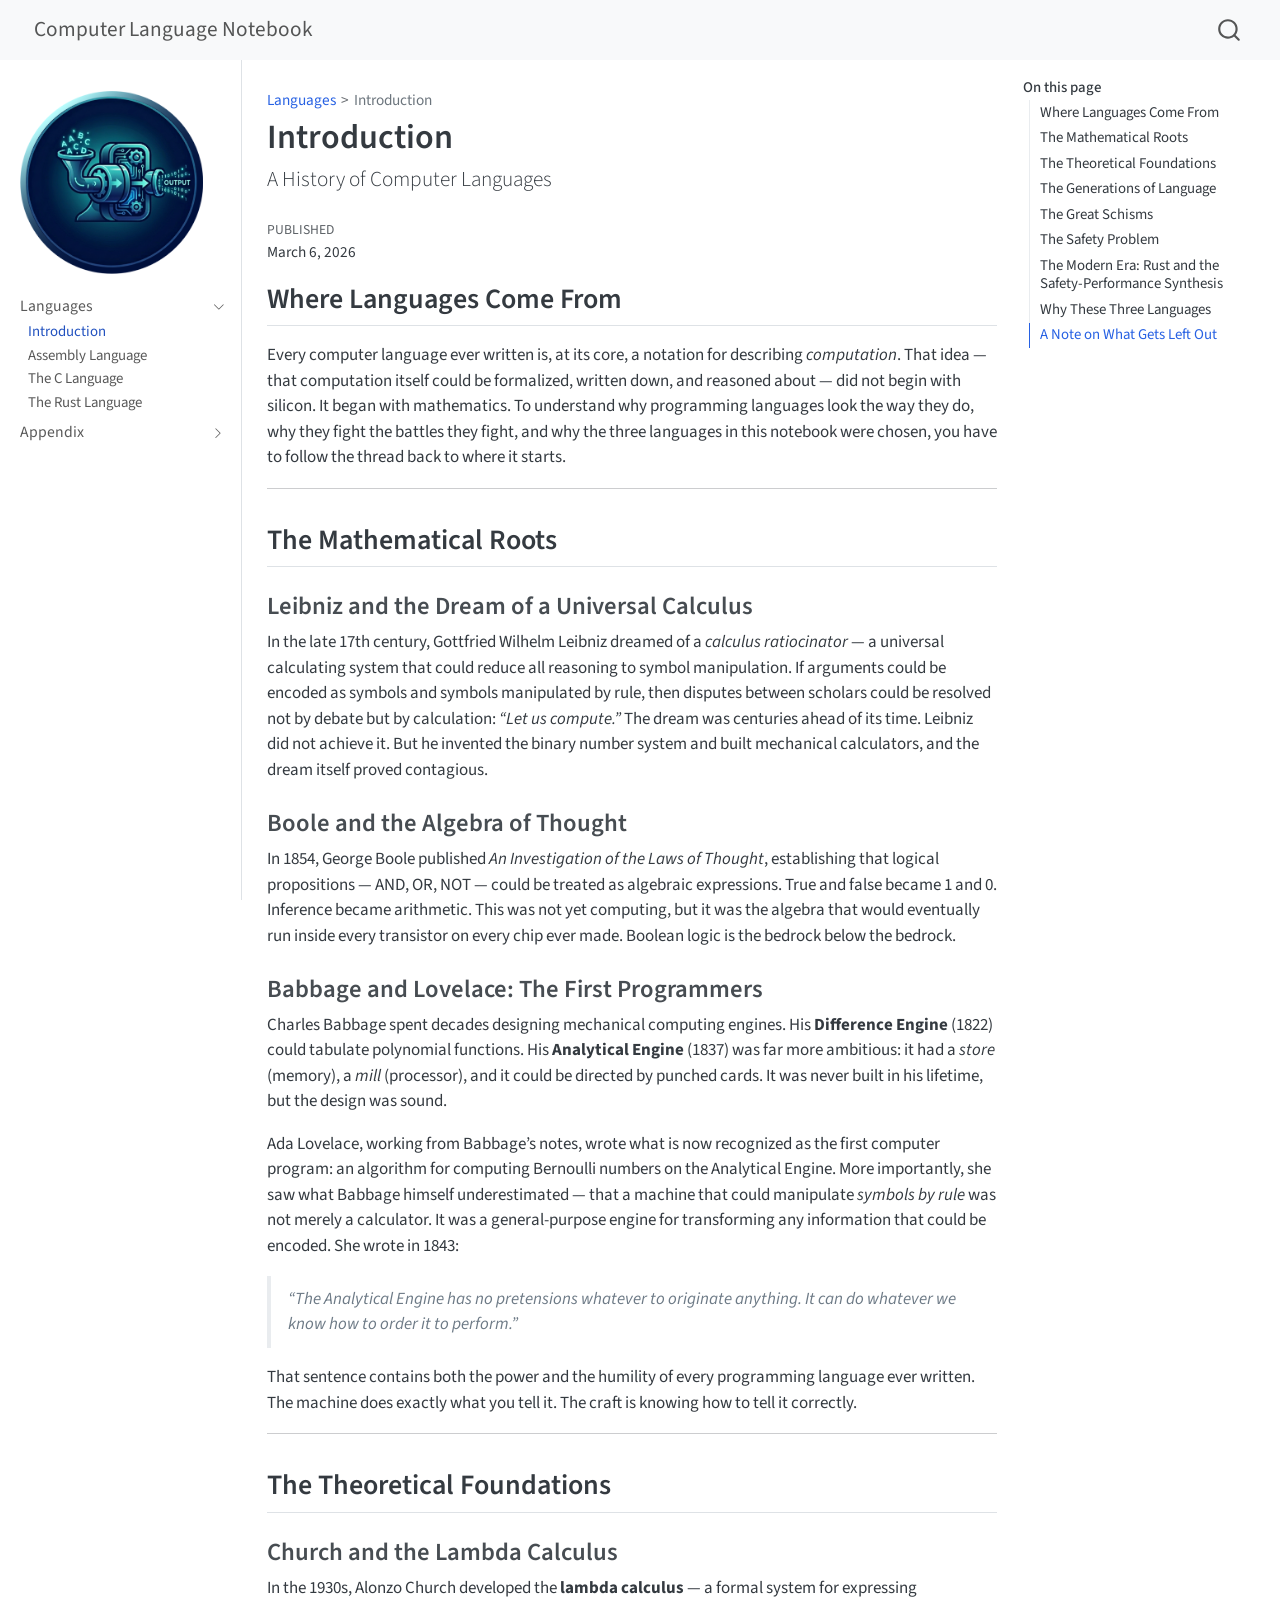
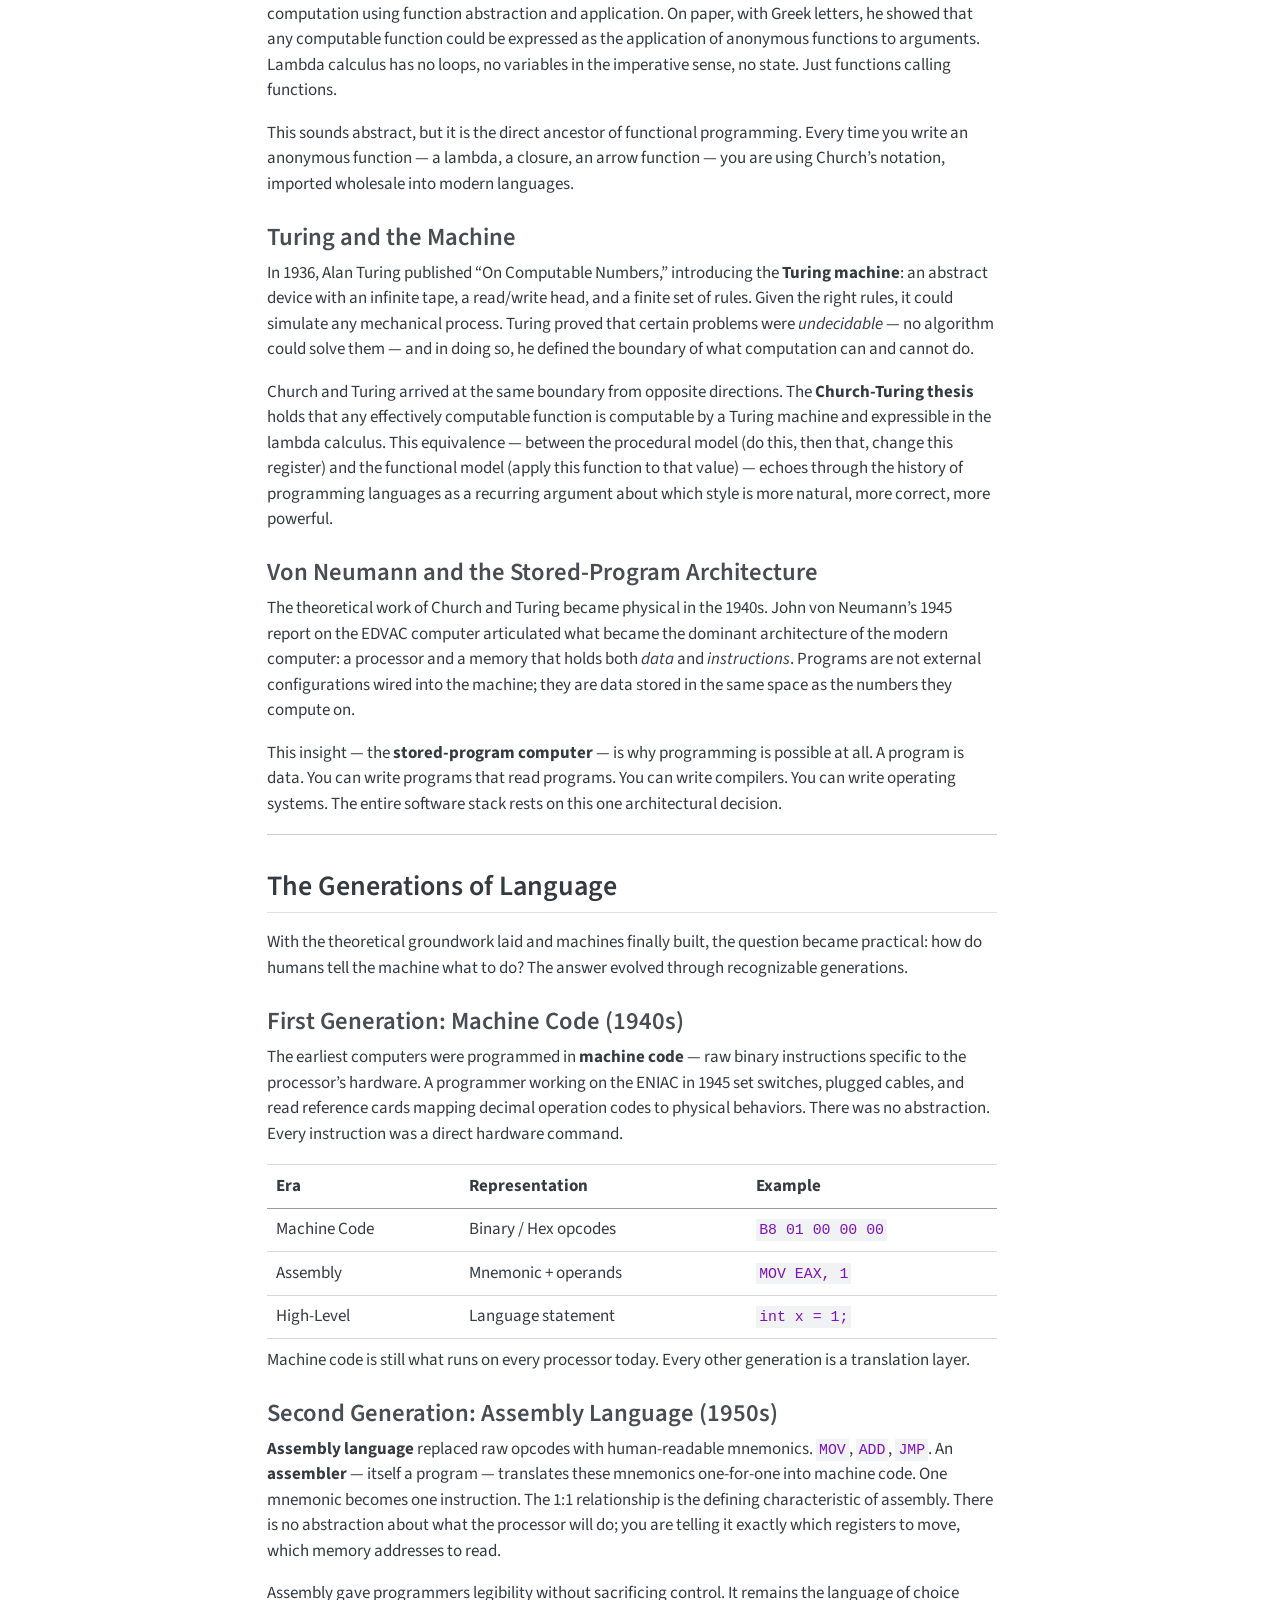
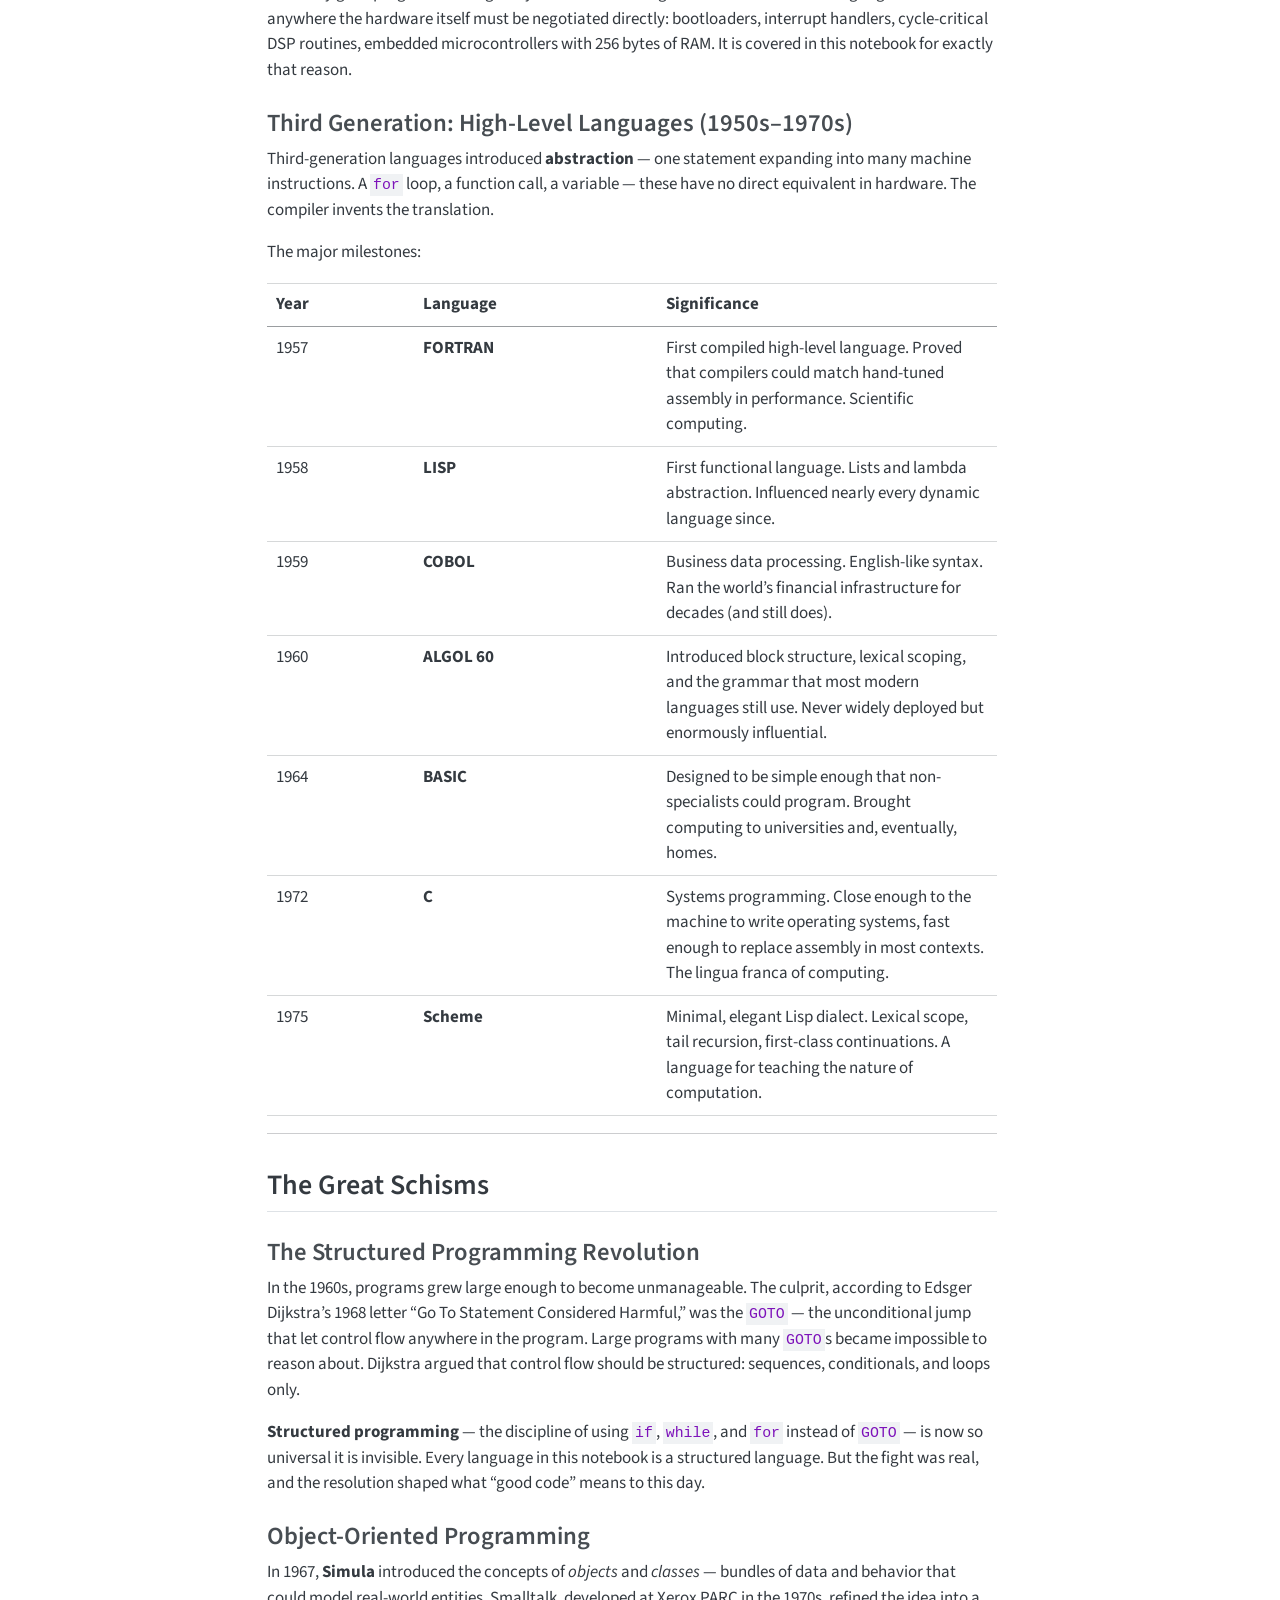
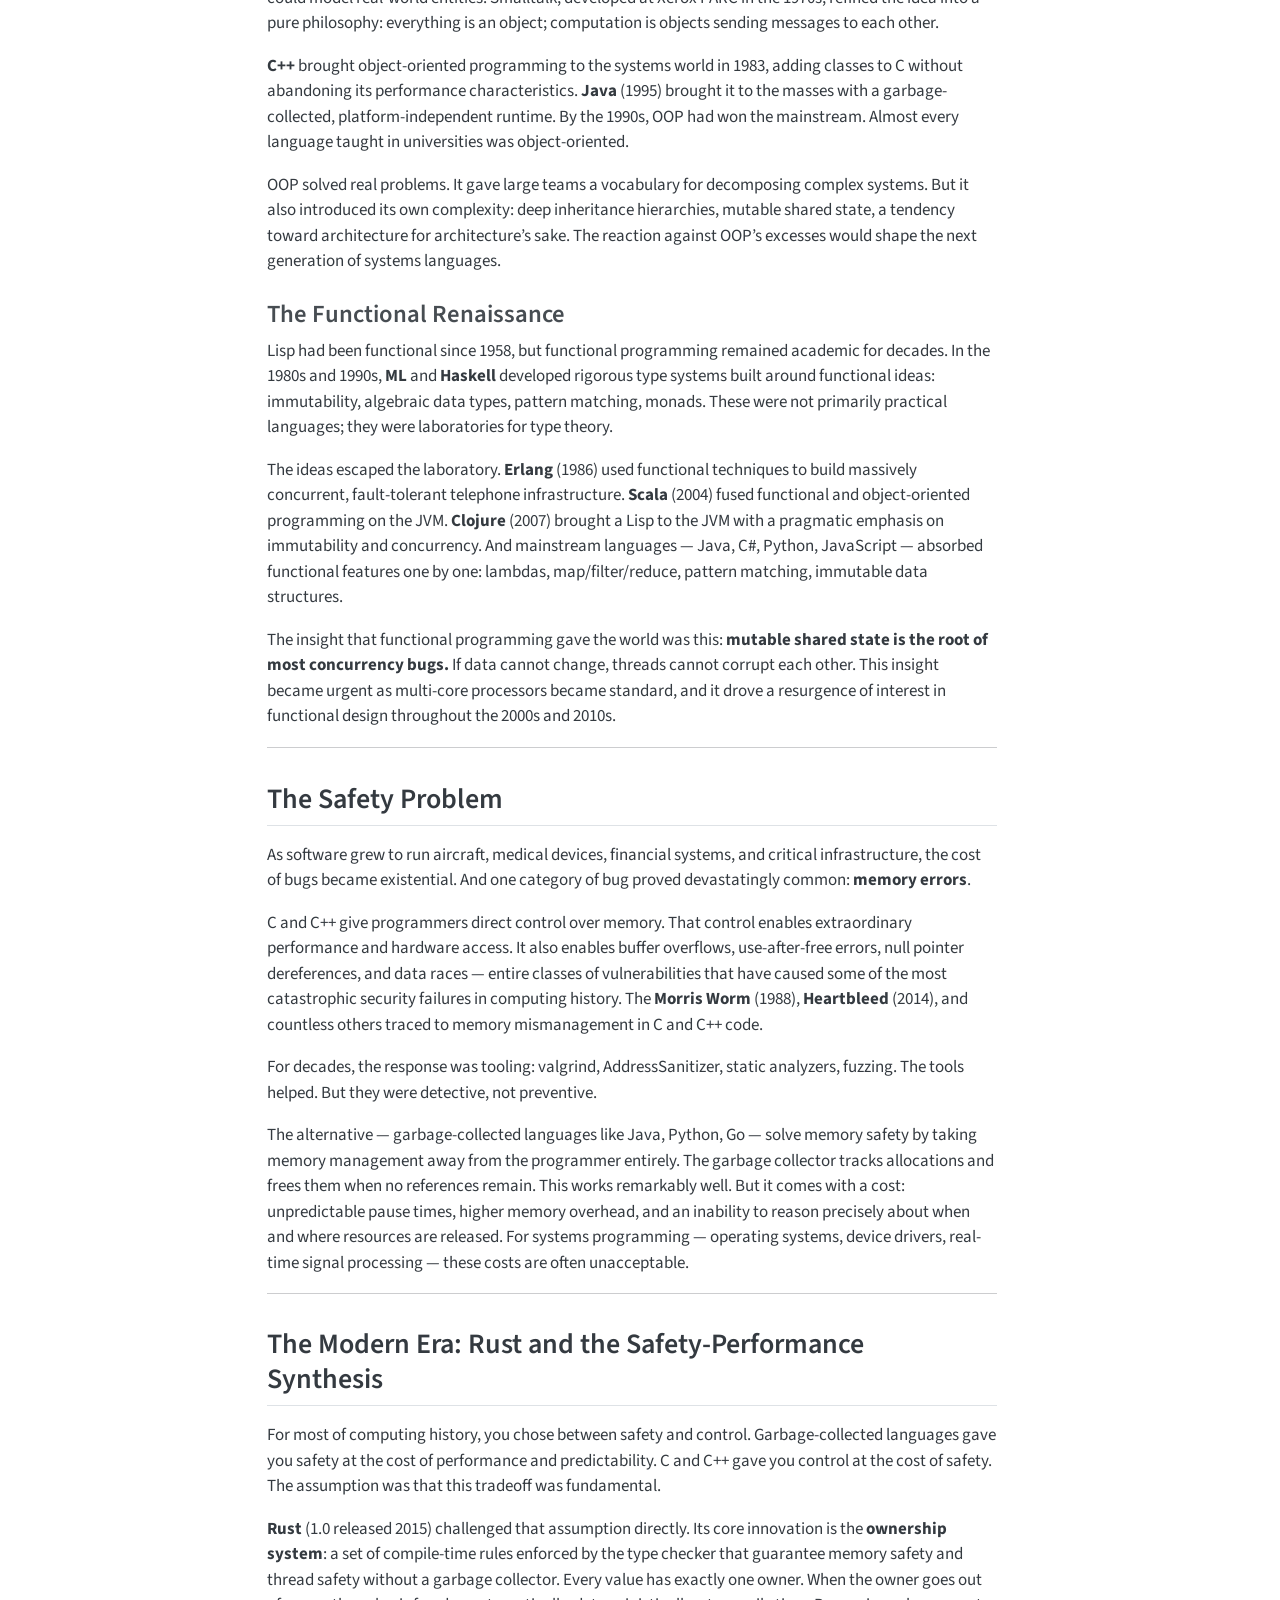
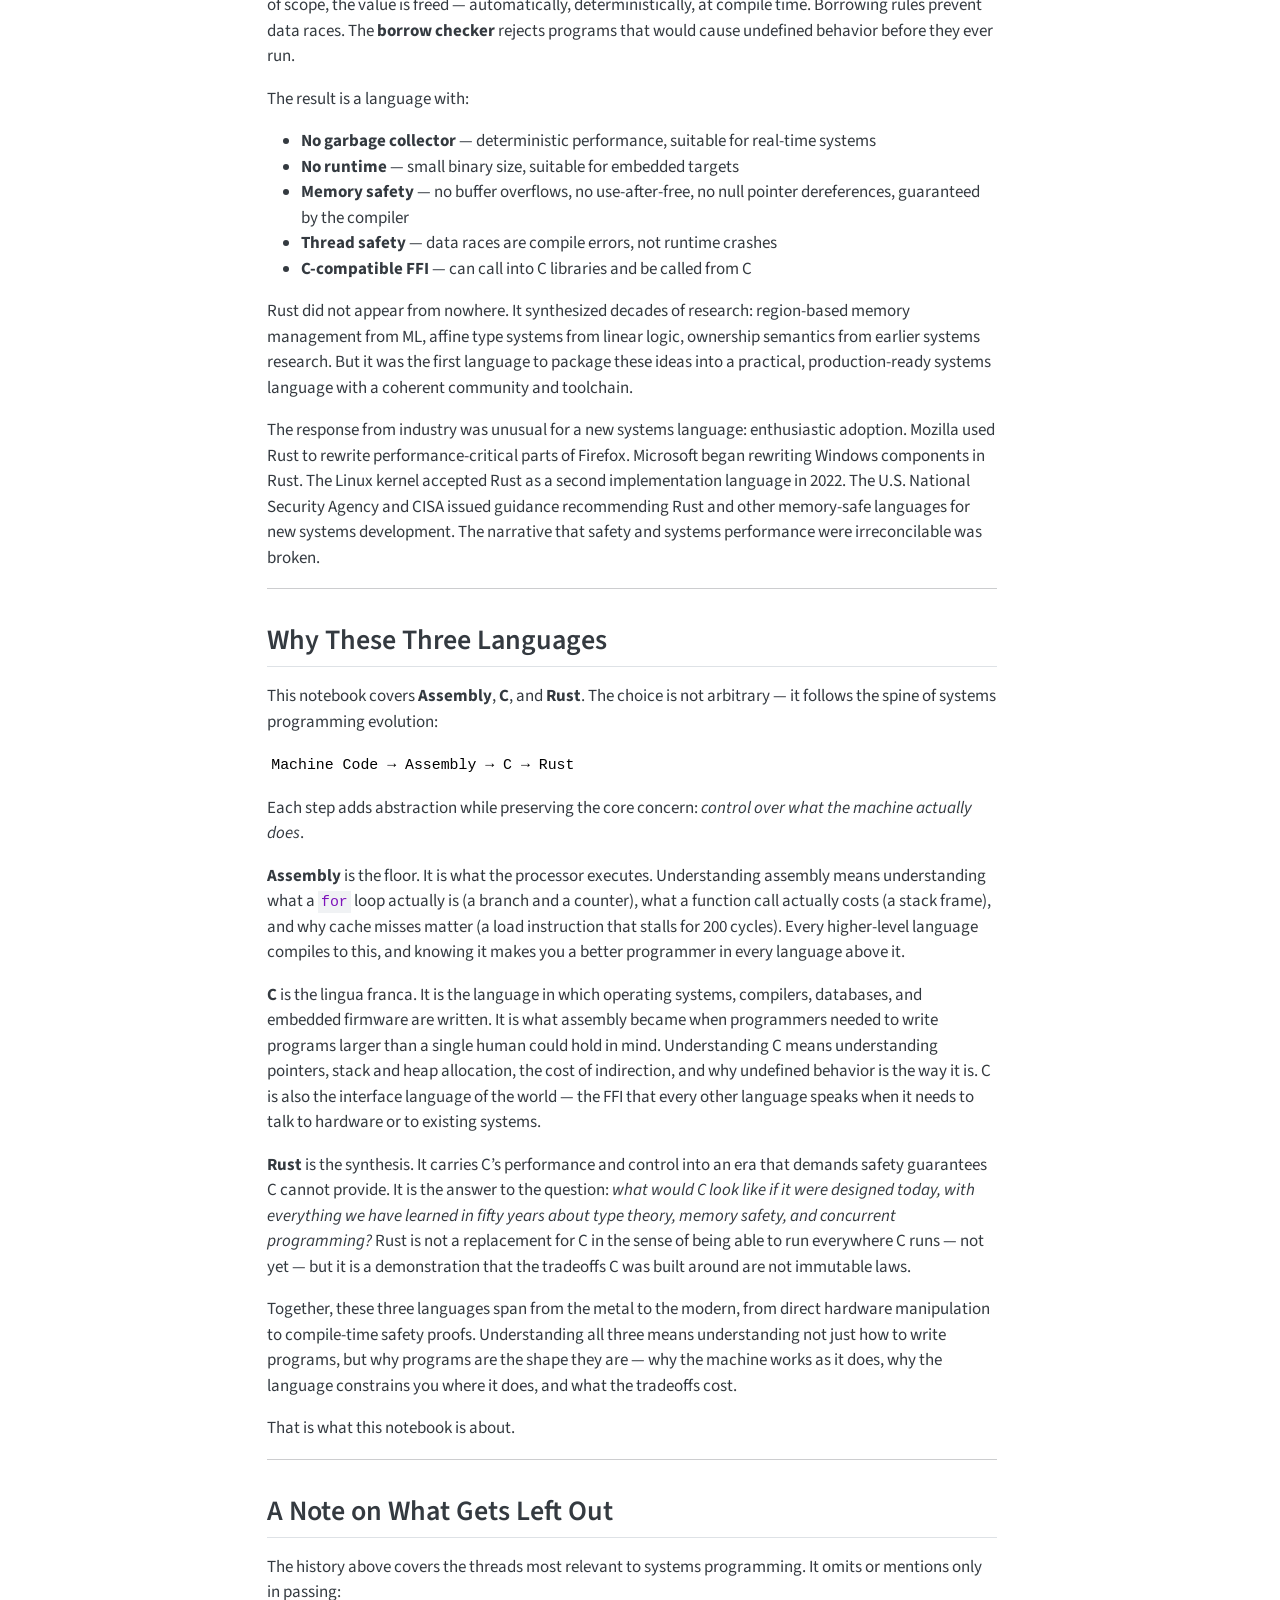
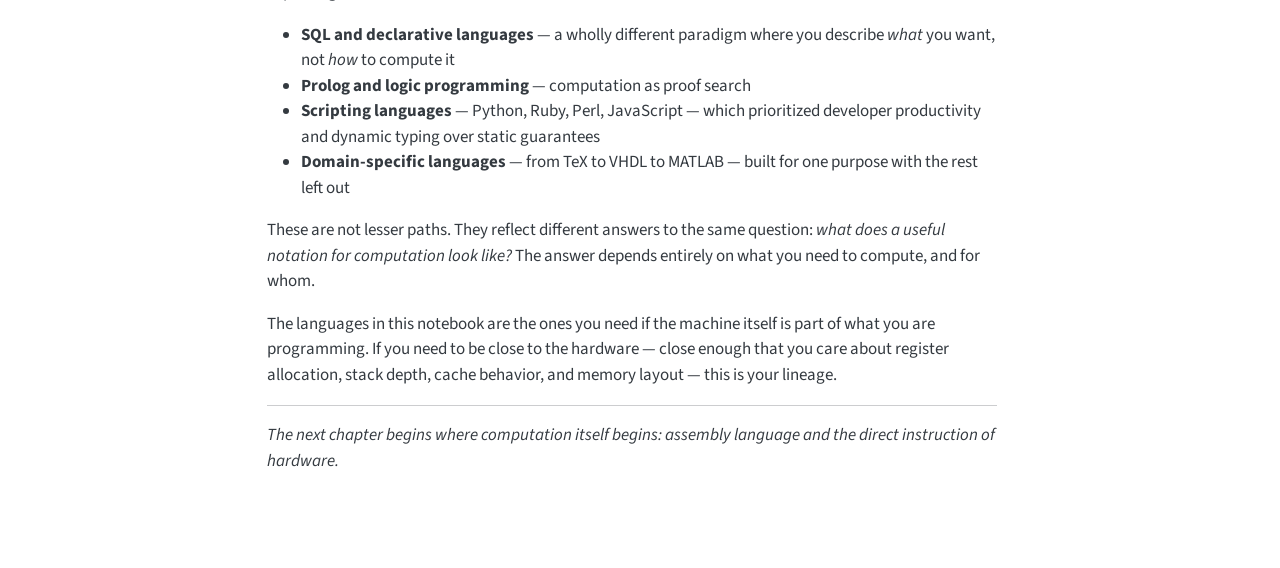
==== commit 5ca8f482: "fix PR review issues" ====
--- a/docs/index.html
+++ b/docs/index.html
@@ -85,7 +85,7 @@
     <a href="./index.html" class="navbar-brand navbar-brand-logo">
     </a>
     <a class="navbar-brand" href="./index.html">
-    <span class="navbar-title">Computer Languager Notebook</span>
+    <span class="navbar-title">Computer Language Notebook</span>
     </a>
   </div>
         <div class="quarto-navbar-tools tools-end">
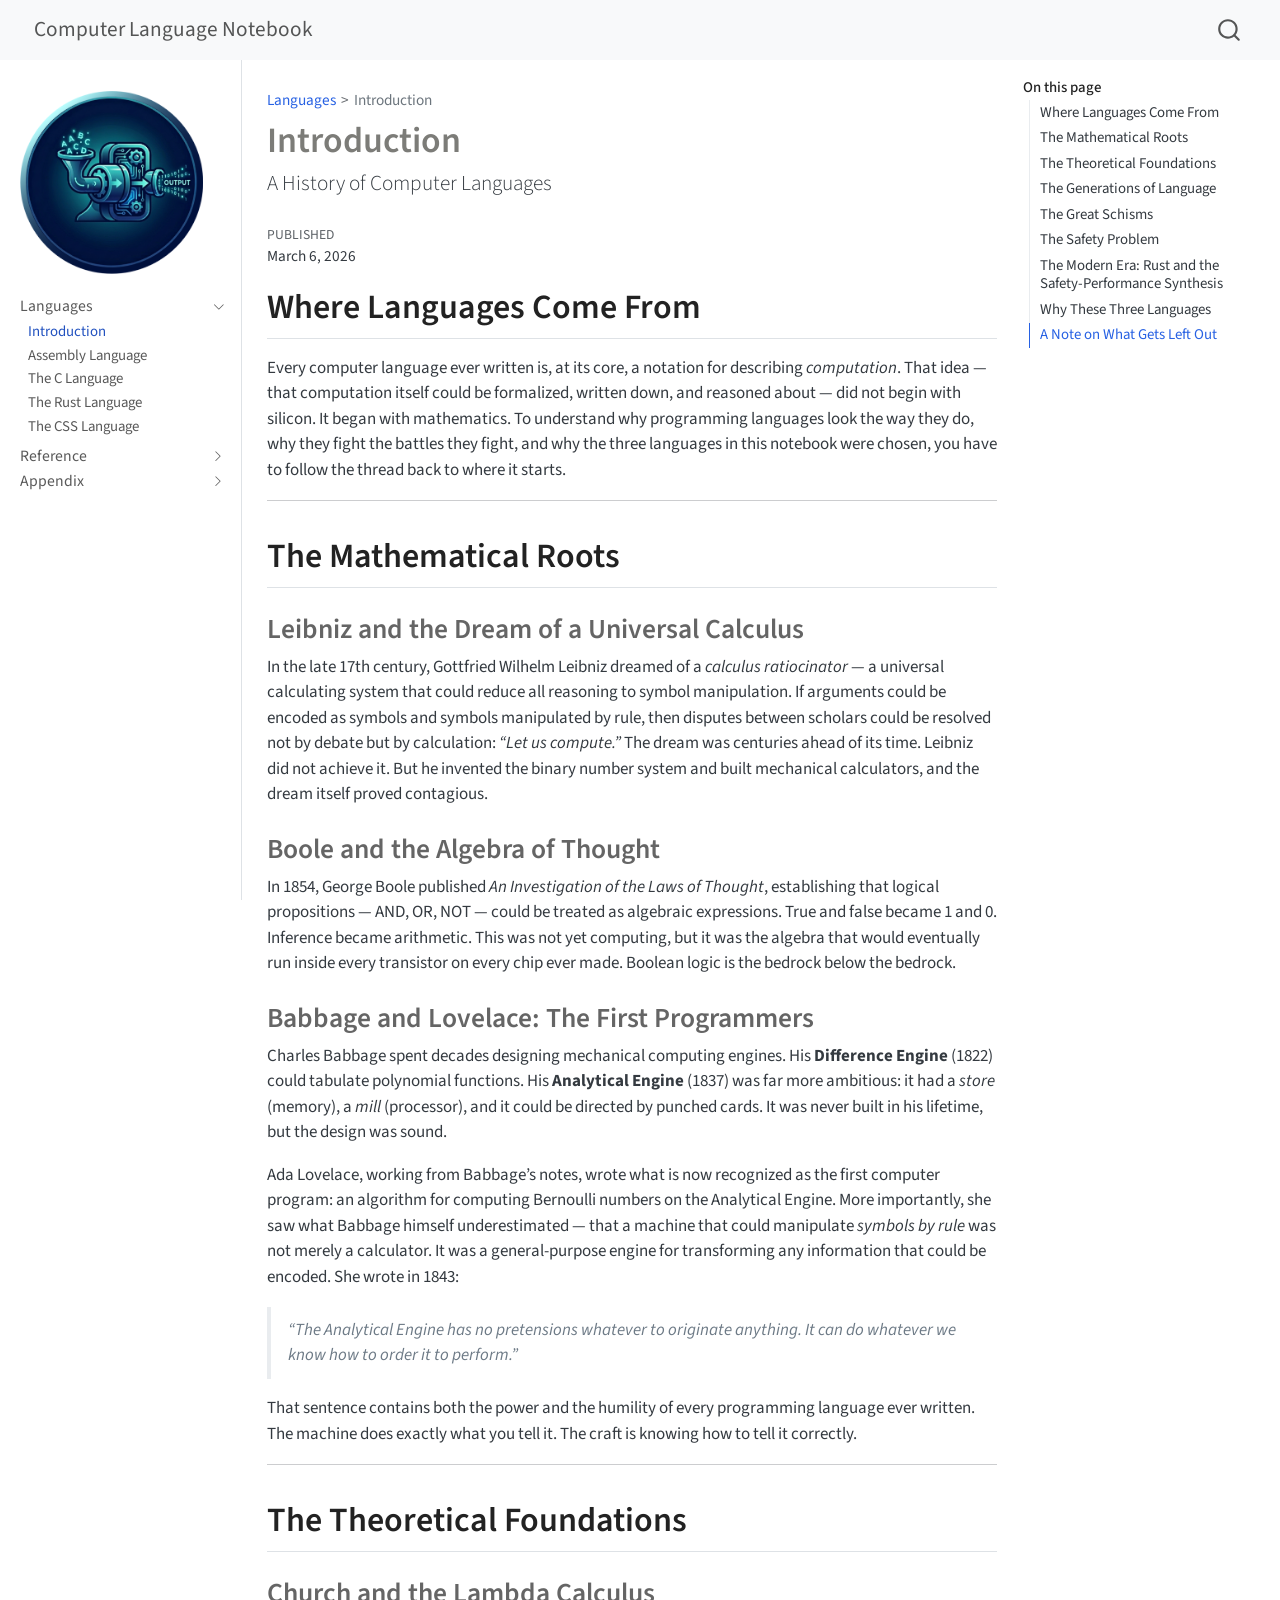
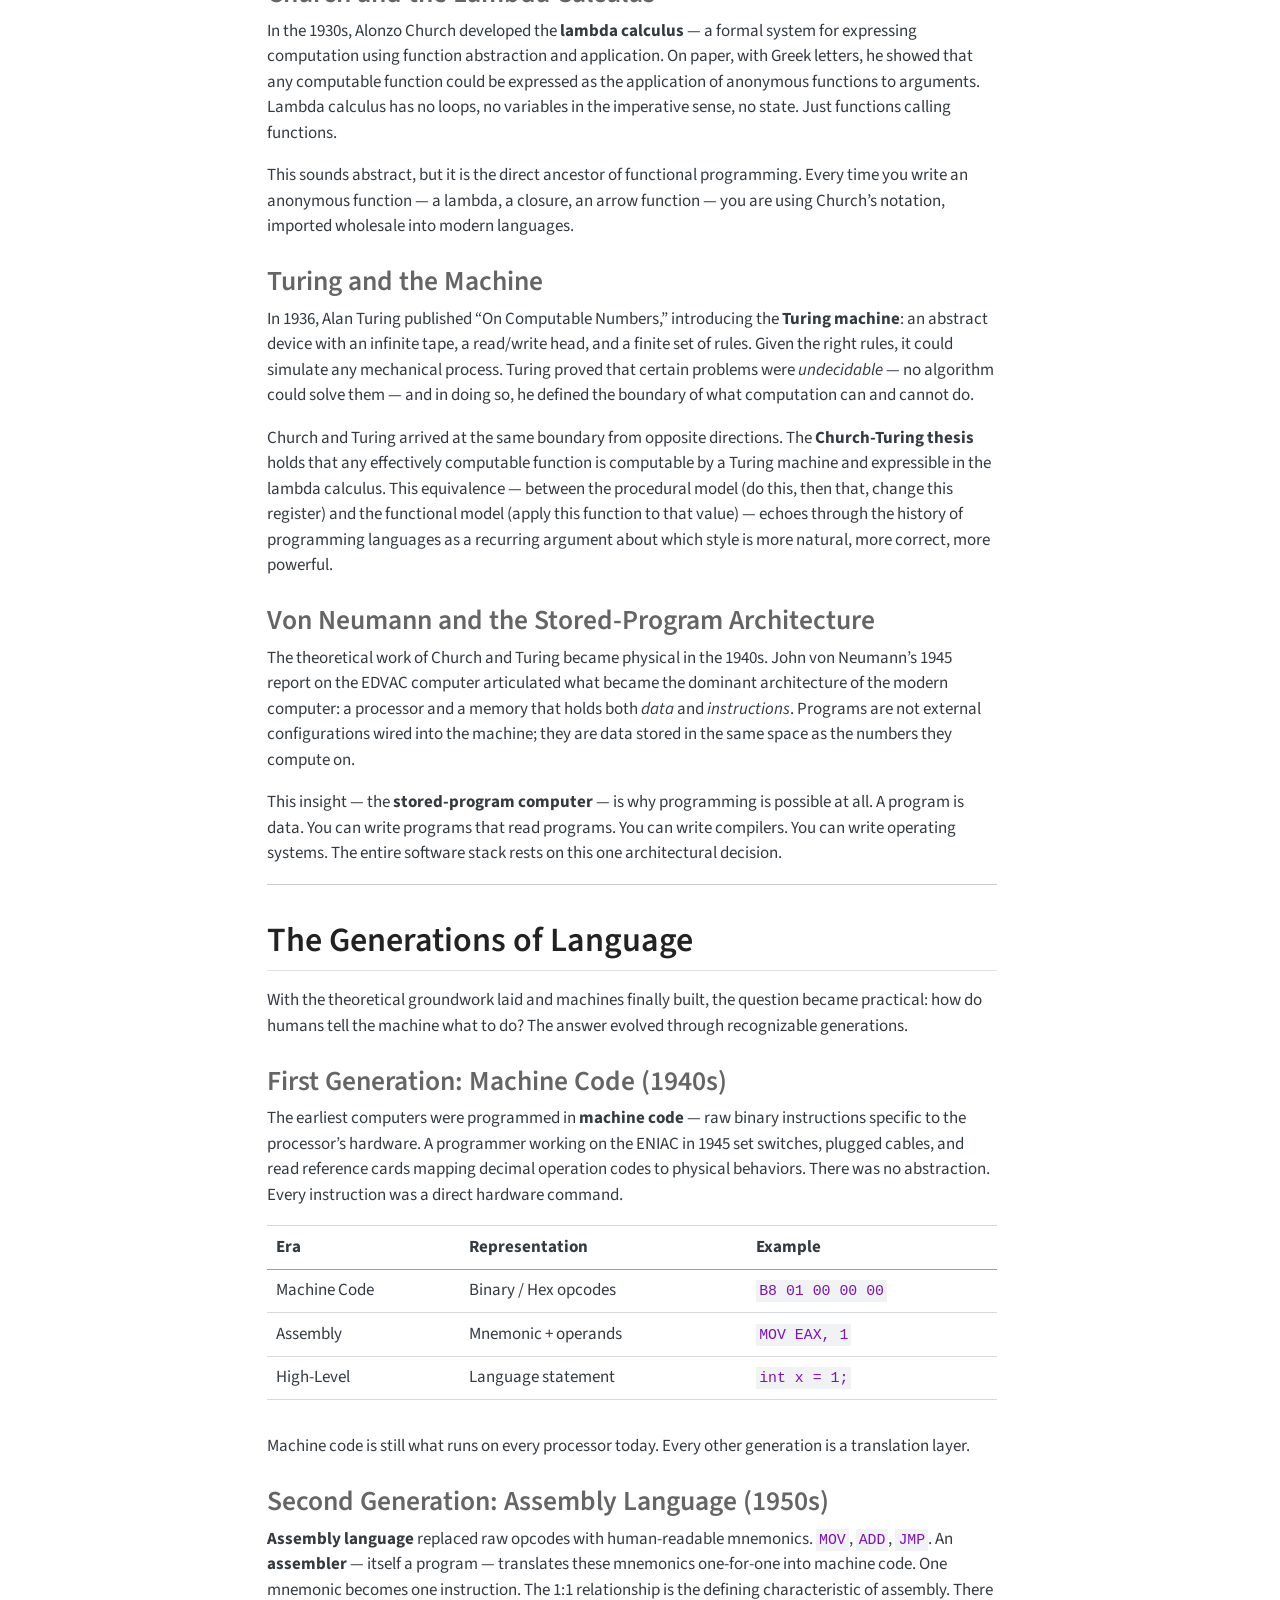
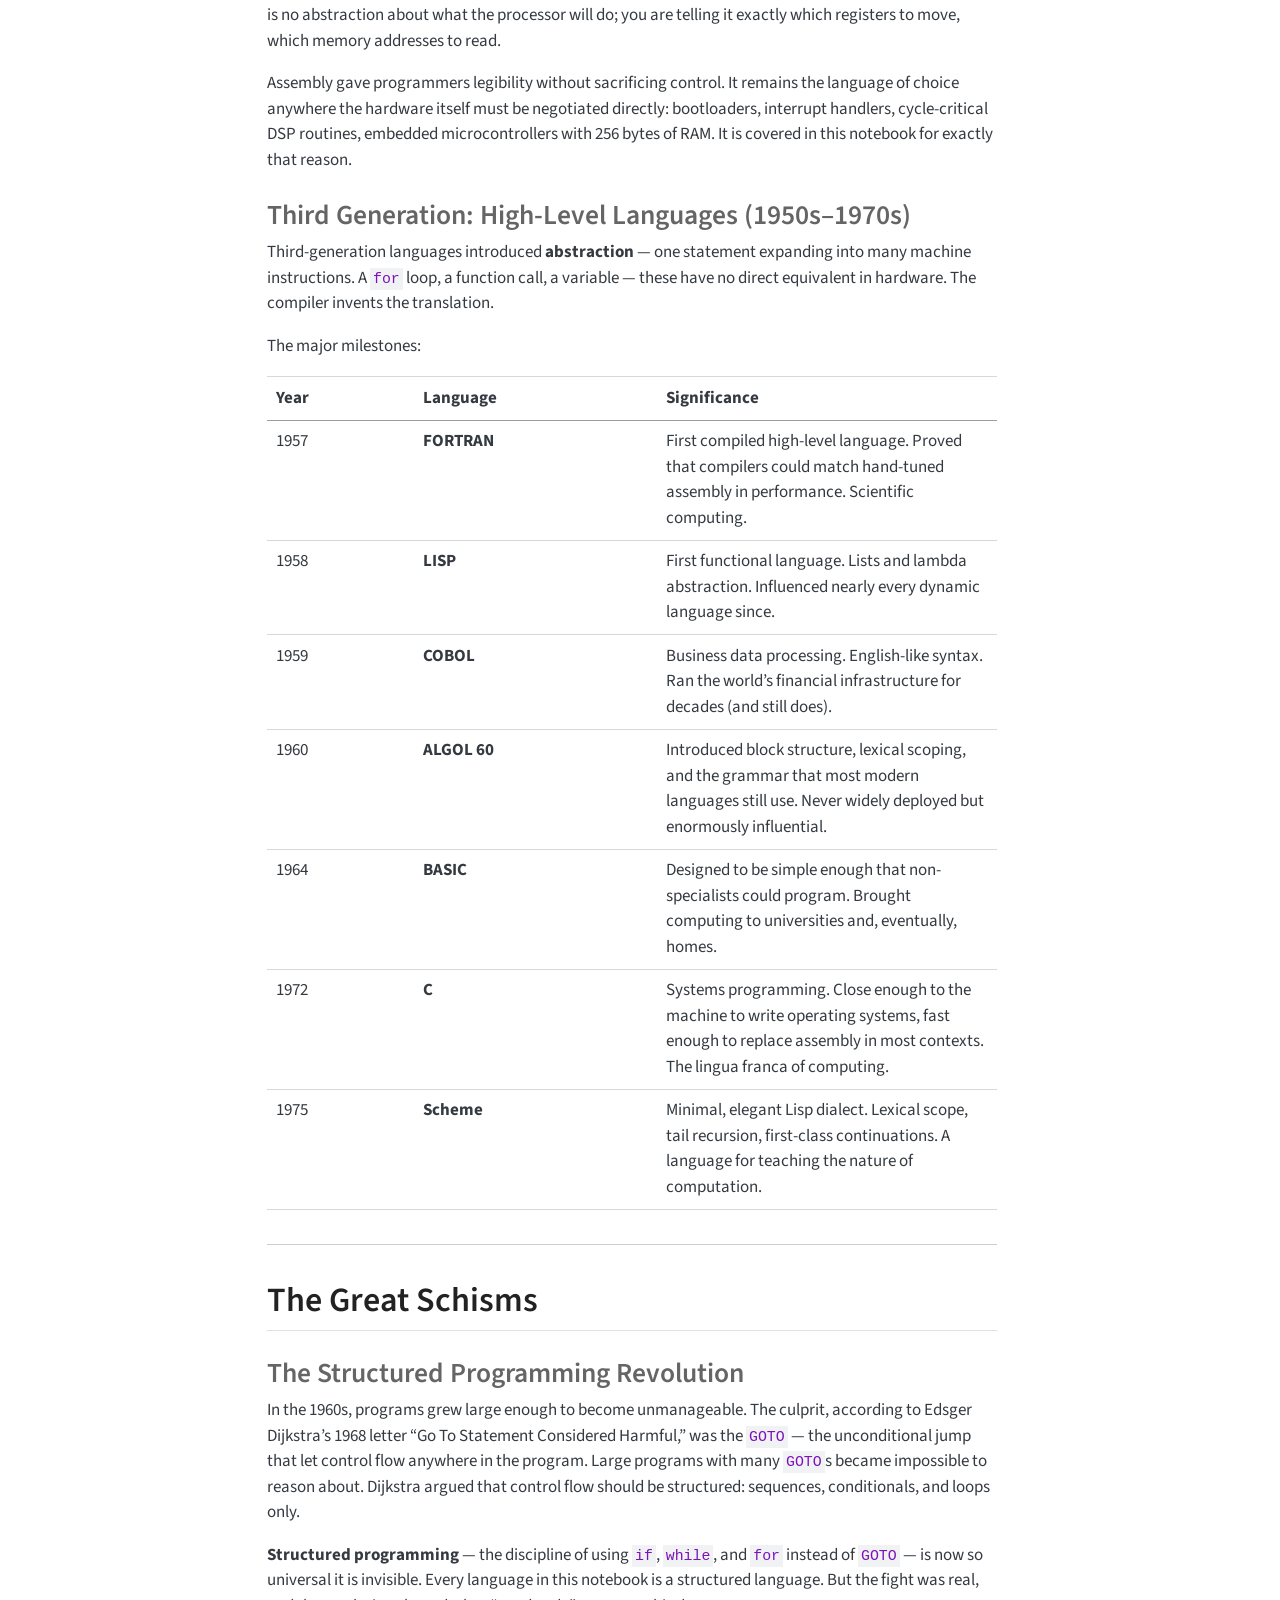
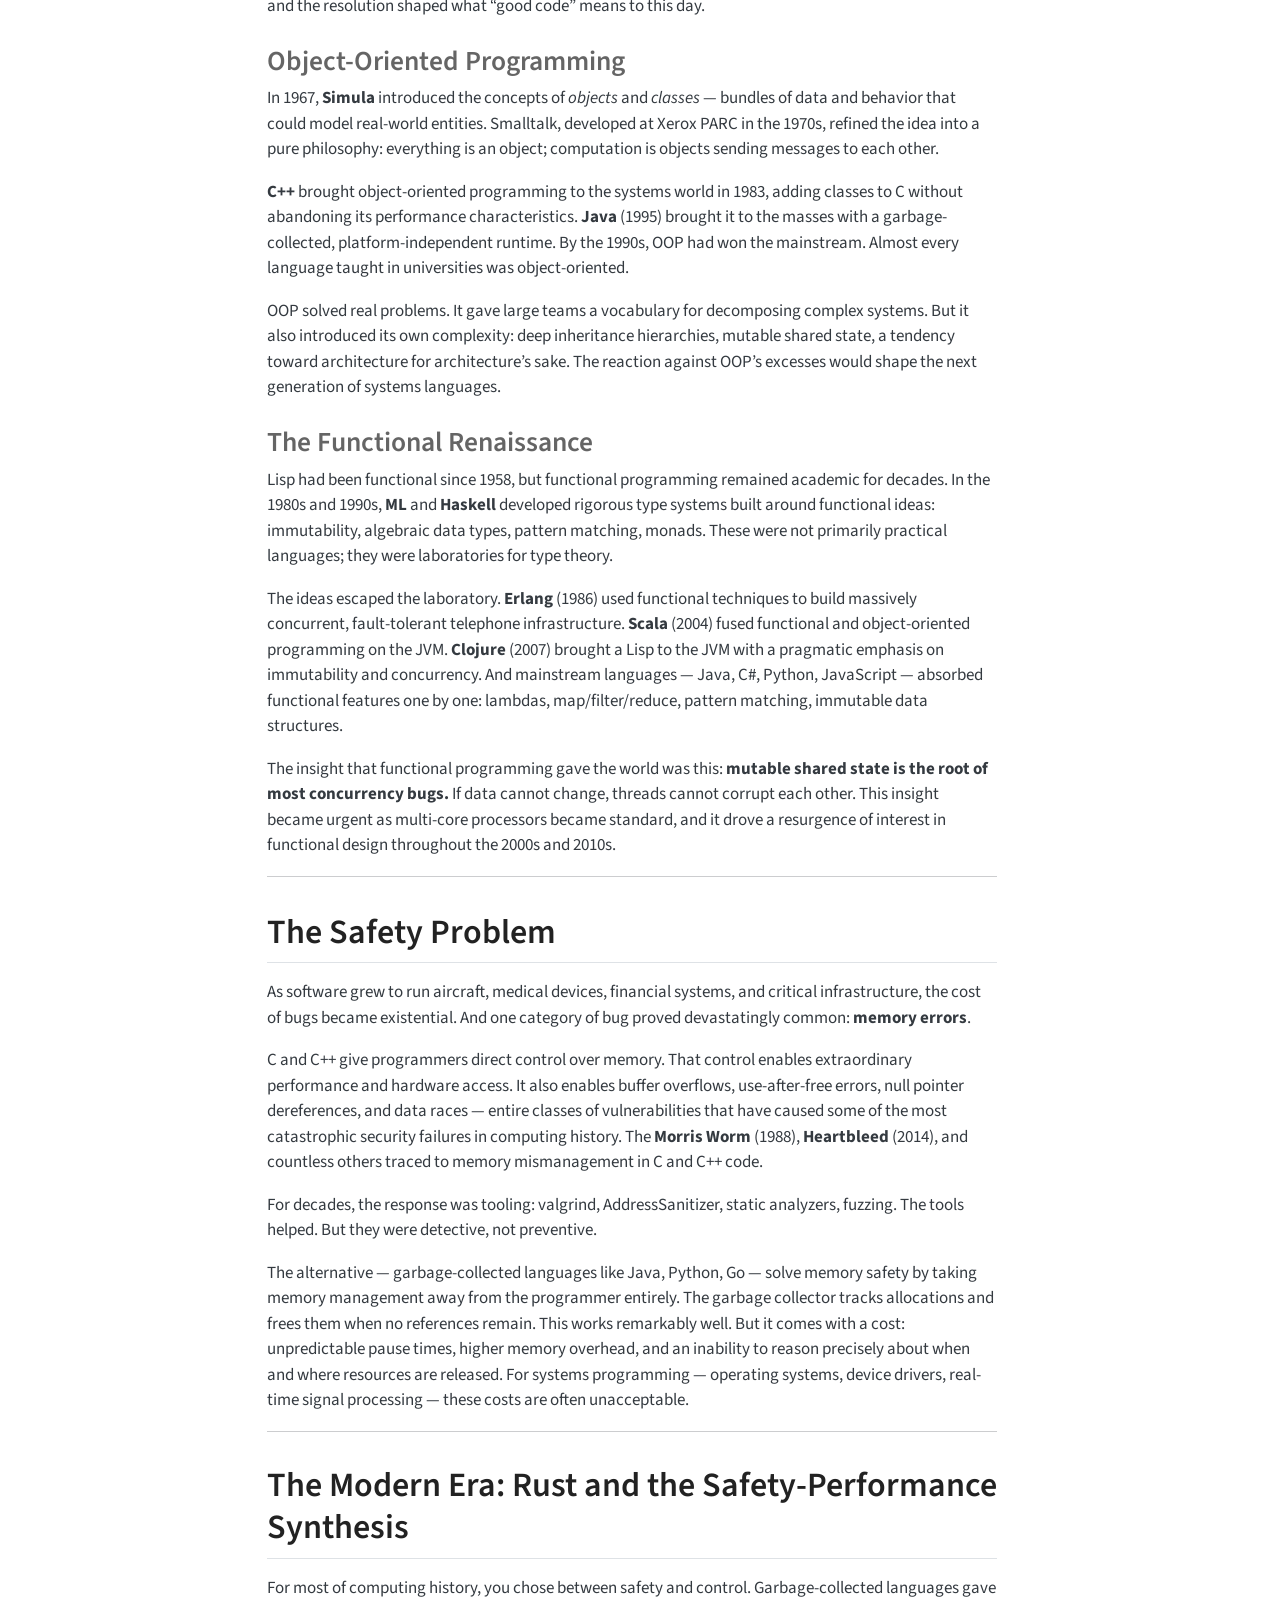
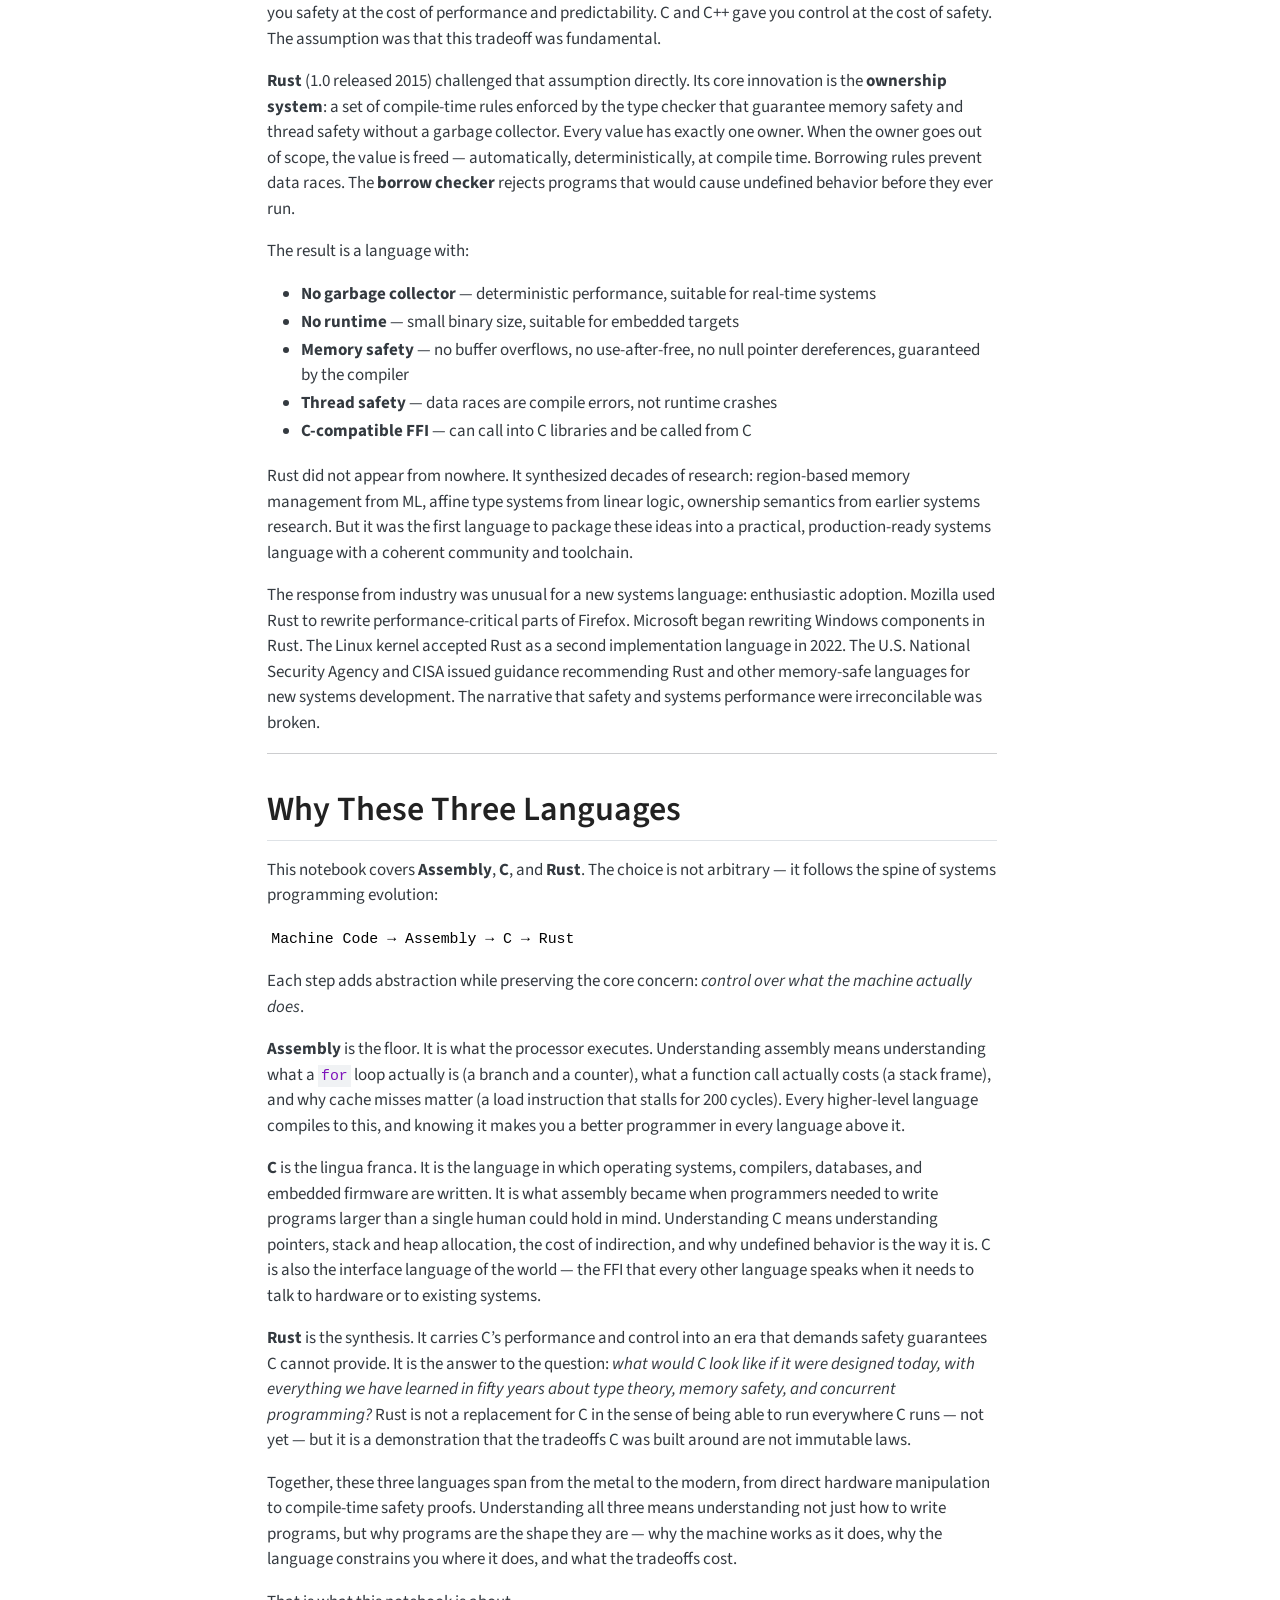
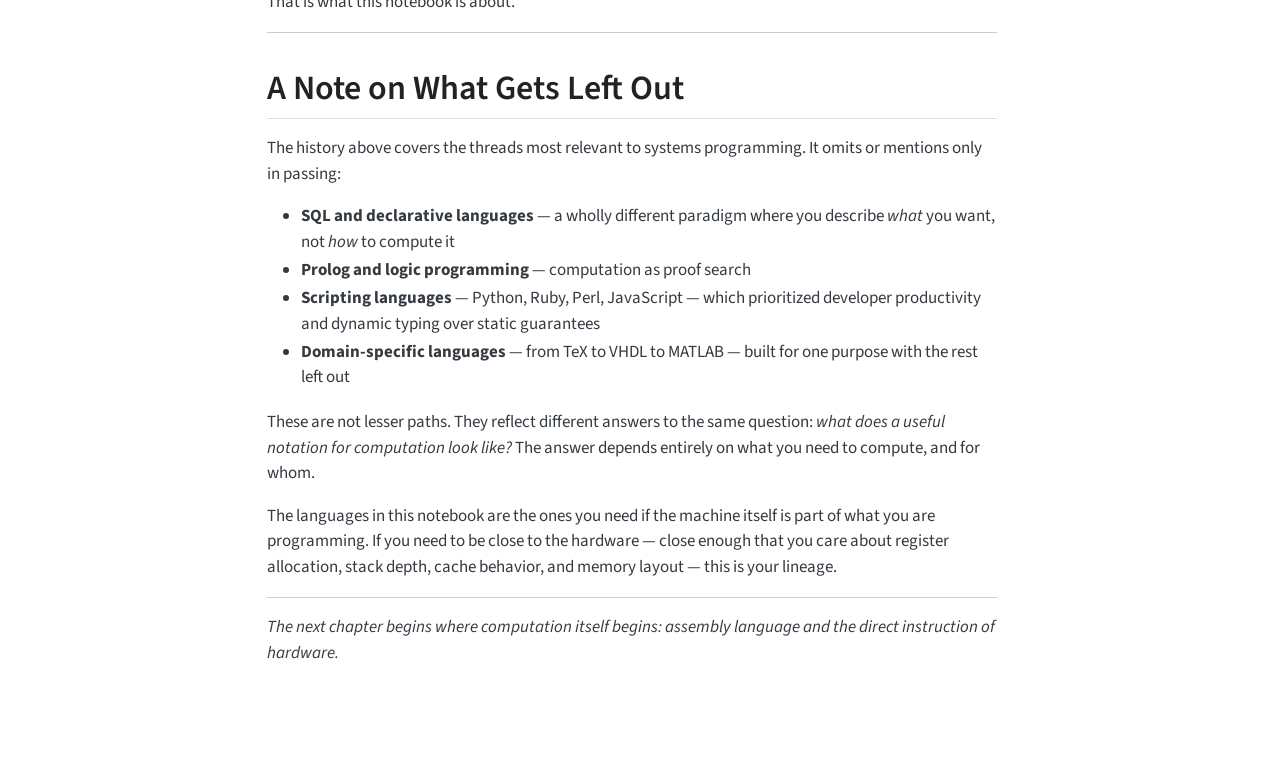
==== commit 6d88a703: "Adding CSS as a language with focus on position, selectors and drawing" ====
--- a/docs/index.html
+++ b/docs/index.html
@@ -149,17 +149,52 @@
  <span class="menu-text">The Rust Language</span></a>
   </div>
 </li>
+          <li class="sidebar-item">
+  <div class="sidebar-item-container"> 
+  <a href="./css.html" class="sidebar-item-text sidebar-link">
+ <span class="menu-text">The CSS Language</span></a>
+  </div>
+</li>
       </ul>
   </li>
         <li class="sidebar-item sidebar-item-section">
       <div class="sidebar-item-container"> 
             <a class="sidebar-item-text sidebar-link text-start collapsed" data-bs-toggle="collapse" data-bs-target="#quarto-sidebar-section-2" role="navigation" aria-expanded="false">
- <span class="menu-text">Appendix</span></a>
+ <span class="menu-text">Reference</span></a>
           <a class="sidebar-item-toggle text-start collapsed" data-bs-toggle="collapse" data-bs-target="#quarto-sidebar-section-2" role="navigation" aria-expanded="false" aria-label="Toggle section">
             <i class="bi bi-chevron-right ms-2"></i>
           </a> 
       </div>
       <ul id="quarto-sidebar-section-2" class="collapse list-unstyled sidebar-section depth1 ">  
+          <li class="sidebar-item">
+  <div class="sidebar-item-container"> 
+  <a href="./reference/assembly-pc.pdf" class="sidebar-item-text sidebar-link">
+ <span class="menu-text">PC Assembly Language</span></a>
+  </div>
+</li>
+          <li class="sidebar-item">
+  <div class="sidebar-item-container"> 
+  <a href="./reference/cs-css-general.pdf" class="sidebar-item-text sidebar-link">
+ <span class="menu-text">CSS Web Guide</span></a>
+  </div>
+</li>
+          <li class="sidebar-item">
+  <div class="sidebar-item-container"> 
+  <a href="./reference/cs-css-selectors.pdf" class="sidebar-item-text sidebar-link">
+ <span class="menu-text">CSS Selector Guide</span></a>
+  </div>
+</li>
+      </ul>
+  </li>
+        <li class="sidebar-item sidebar-item-section">
+      <div class="sidebar-item-container"> 
+            <a class="sidebar-item-text sidebar-link text-start collapsed" data-bs-toggle="collapse" data-bs-target="#quarto-sidebar-section-3" role="navigation" aria-expanded="false">
+ <span class="menu-text">Appendix</span></a>
+          <a class="sidebar-item-toggle text-start collapsed" data-bs-toggle="collapse" data-bs-target="#quarto-sidebar-section-3" role="navigation" aria-expanded="false" aria-label="Toggle section">
+            <i class="bi bi-chevron-right ms-2"></i>
+          </a> 
+      </div>
+      <ul id="quarto-sidebar-section-3" class="collapse list-unstyled sidebar-section depth1 ">  
           <li class="sidebar-item">
   <div class="sidebar-item-container"> 
   <a href="./glossary.html" class="sidebar-item-text sidebar-link">
--- a/docs/styles.css
+++ b/docs/styles.css
@@ -0,0 +1,460 @@
+/**** The following styles are shared by all notes  ****/
+
+/**** element styling ****/
+h1 {
+  color: #7c7c78;
+  font-size: 2.1em;
+}
+
+h2 {
+  color: #222;
+  font-size: 2.0em;
+}
+
+h3 {
+  color: #555;
+  font-size: 1.62em;
+}
+
+h4 {
+  color: #777;
+  font-size: 1.40em;
+  font-weight: 500;
+}
+
+h5 {
+  color: #777;
+  font-size: 1.25em;
+  font-weight: 400;
+  padding-top: 0.55em;
+  margin-bottom: 0.33em;
+}
+
+/* H6 is just a bold heading */
+h6 {
+  color: #555;
+  font-size: 1.12em;
+  font-weight: 600;
+  padding-top: 0.25em;
+  margin-bottom: 0.33em;
+}
+
+.sidebar li {
+  padding-bottom: 0;
+}
+
+li {
+  /* We have a lot of equations in lists and they get very dense */
+  padding-bottom: 0.15em;
+}
+
+/*
+  The following will center all equations. I like left justification, but not sure that
+  it makes sense for the whole document. I've gotten used to center alignment.
+*/
+/*
+.math > mjx-container[jax="CHTML"][display="true"] {
+  text-align: left;
+}
+*/
+
+table.table {
+  /* border-left: 1px solid #d6d8d9;
+  border-right: 1px solid #d6d8d9; */
+  margin-bottom: 2.0rem;
+}
+
+
+/**** class styling ****/
+.deep-thought,
+/* by jack handey */
+.definition,
+.explanation,
+.exploration,
+.example,
+.examples,
+.formula,
+.highlight,
+.note,
+.oracle,
+.panel,
+/* solid background with heading */
+.panel-hd,
+/* default dialog style heading */
+.panel-h2,
+/* dialog style heading */
+.panel-h3,
+/* dialog style heading */
+.panel-h4,
+/* dialog style heading */
+.panel-h5,
+/* dialog style heading */
+.panel-h6,
+/* dialog style heading */
+.proof-ce,
+.solution-ce,
+.stdout,
+.theorem,
+.todo {
+  border: 2px solid #988;
+  border-radius: 8px;
+  border-width: 1.0px;
+  font-size: 0.95em;
+  margin-bottom: 1em;
+  padding: 8px 8px 0px 10px;
+}
+
+.deep-thought::before,
+.deep-thought:not([data-label])::before,
+.definition::before,
+.definition:not([data-label])::before,
+.explanation::before,
+.explanation:not([data-label])::before,
+.exploration::before,
+.exploration:not([data-label])::before,
+.example::before,
+.example:not([data-label])::before,
+.examples::before,
+.examples:not([data-label])::before,
+.formula::before,
+.formula:not([data-label])::before,
+.note::before,
+.oracle::before,
+.oracle:not([data-label])::before,
+.panel::before,
+.panel-hd::before,
+.panel-h2::before,
+.panel-h3::before,
+.panel-h4::before,
+.panel-h5::before,
+.panel-h6::before,
+.proof-ce::before,
+.proof-ce:not([data-label])::before,
+.solution-ce::before,
+.solution-ce:not([data-label])::before,
+.stdout,
+.theorem::before,
+.theorem:not([data-label])::before,
+.todo::before {
+  color: #666;
+  display: block;
+  font-size: 1.25em;
+  font-weight: bold;
+  margin-bottom: 0.33em;
+  /* Increase vertical space below the title */
+  position: relative;
+}
+
+.deep-thought::before,
+.definition::before,
+.example::before,
+.examples::before,
+.explanation::before,
+.exploration::before,
+.formula::before,
+.note::before,
+.oracle::before,
+.panel::before,
+.proof-ce::before,
+.solution-ce::before,
+.theorem::before {
+  content: attr(data-label);
+}
+
+.centered-text,
+.centered-text-sm,
+.centered-text-md,
+.centered-text-lg {
+  text-align: center;
+}
+
+.centered-text-sm {
+  font-size: 0.9em;
+}
+.centered-text-md {
+  font-size: 1.25em;
+}
+.centered-text-lg {
+  font-size: 1.5em;
+}
+
+.definition,
+.formula {
+  background-color: #fffff6;
+}
+
+.definition:not([data-label])::before {
+  /* This targets any element with the class "definition"
+     that does NOT have a "data-label" attribute and gives it a default value. */
+  content: "Definition";
+}
+
+.deep-thought,
+.example,
+.examples,
+.highlight,
+.oracle,
+.panel,
+.solution-ce {
+  background-color: #fffff6;
+}
+
+.deep-thought:not([data-label])::before {
+  content: "Thinking 💡";
+}
+
+a.disable-link {
+  color: #bbb;
+  cursor: default;
+  font-style: italic;
+  pointer-events: none;
+}
+
+
+.example:not([data-label])::before {
+  content: "Example";
+}
+
+.examples:not([data-label])::before {
+  content: "Examples";
+}
+
+.explanation,
+.exploration {
+  background-color: #f7fff5;
+}
+
+.explanation:not([data-label])::before {
+  content: "Explanation"
+}
+
+.exploration:not([data-label])::before {
+  content: "Exploration";
+}
+
+.formula:not([data-label])::before {
+  content: "Formula"
+}
+
+.highlight,
+.panel {
+  font-size: 1em;
+}
+
+.note {
+  background-color: #e8fff4;
+}
+
+.oracle:not([data-label])::before {
+  content: "Oracle";
+}
+
+.panel-hd,
+.panel-h2,
+.panel-h3,
+.panel-h4,
+.panel-h5,
+.panel-h6 {
+  font-size: 1em;
+  position: relative;
+}
+
+.panel-h2 {
+  margin-top: 2em;
+  padding-top: 3.4em;
+}
+
+.panel-h3 {
+  margin-top: 1.7em;
+  padding-top: 2.9em;
+}
+
+.panel-h4 {
+  margin-top: 1.5em;
+  padding-top: 2.3em;
+}
+
+.panel-hd,
+.panel-h5 {
+  margin-top: 1.2em;
+  padding-top: 2.2em;
+}
+
+.panel-h6 {
+  padding-top: 2.0em;
+}
+
+.panel-hd::before,
+.panel-h2::before,
+.panel-h3::before,
+.panel-h4::before,
+.panel-h5::before,
+.panel-h6::before {
+  background-color: #eaf8ff;
+  border-top-left-radius: 8px;
+  border-top-right-radius: 8px;
+  border-bottom: 1px solid rgb(190, 204, 218);
+  box-sizing: border-box;
+  content: attr(data-label);
+  height: 1.5em;
+  position: absolute;
+  padding-left: 8px;
+  top: 0;
+  right: 0;
+  width: 100%;
+}
+
+.panel-h2::before {
+  font-size: 1.9em;
+}
+
+.panel-h3::before {
+  font-size: 1.6em;
+}
+
+.panel-h4::before {
+  font-size: 1.315em;
+}
+
+.panel-hd::before,
+.panel-h5::before {
+  font-size: 1.15em;
+}
+
+.panel-h6::before {
+  font-size: 1em;
+}
+
+div.panel-hd:has(> table:first-child),
+div.panel-h2:has(> table:first-child),
+div.panel-h3:has(> table:first-child),
+div.panel-h4:has(> table:first-child),
+div.panel-h5:has(> table:first-child),
+div.panel-h6:has(> table:first-child) {
+  padding-top: 1.75em;
+}
+
+.panel table.table,
+.panel-hd table.table,
+.panel-h2 table.table,
+.panel-h3 table.table,
+.panel-h4 table.table,
+.panel-h5 table.table,
+.panel-h6 table.table {
+  border-top: none;
+}
+
+
+.proof-ce {
+  background-color: #f2f2f2;
+  border-color: #949494;
+  border-width: 2px;
+  font-size: 1em;
+}
+
+.proof-ce:not([data-label])::before {
+  content: "Proof"
+}
+
+.solution-ce:not([data-label])::before {
+  content: "Solution"
+}
+
+.stdout {
+  background-color: #fbfcfc;
+  border: 1px solid #C0CFD7;
+  border-radius: 5px;
+  font-family: Monospace;
+  font-size: 10pt;
+}
+
+/*
+ Styles a section subheading. To use (in quarto):
+  ```
+  ::: {.subheading}
+  This is a section subheading.
+  :::
+  ```
+*/
+.subheading>p {
+  display: inline-block;
+  background-color: #f0f0f4;
+  color: #787878;
+  font-weight: 800;
+  padding: 0px 4px;
+}
+
+.theorem {
+  background-color: #f2f2f2;
+  border-color: #c4c4c4;
+  border-width: 2px;
+  font-size: 1em;
+}
+
+.theorem:not([data-label])::before {
+  content: "Theorem"
+}
+
+.todo {
+  border: 1.5px solid rgb(255, 30, 135);
+  background-color: #fef7fa;
+}
+
+.todo::before {
+  color: #800;
+  content: "TODO";
+}
+
+/**** overrides ****/
+.cell-output-display code:not(.sourceCode),
+.cell-output-stdout code:not(.sourceCode) {
+  background-color: #fbfcfc;
+  border: 1px solid #C0CFD7;
+  border-radius: 5px;
+  font-family: Monospace;
+  font-size: 10pt;
+}
+
+.cell-output-stderr code:not(.sourceCode) {
+  background-color: #fee;
+  border: 2px solid #e00;
+  border-radius: 5px;
+  font-family: Monospace;
+  font-size: 10pt;
+}
+
+.sourceCode {
+  border-radius: 5px;
+  font-size: 10pt;
+}
+
+/**** spacing and layout ****/
+.indent-l-1em {
+  padding-left: 1em;
+}
+.indent-l-2em {
+  padding-left: 2em;
+}
+.indent-l-3em {
+  padding-left: 3em;
+}
+.indent-l-4em {
+  padding-left: 4em;
+}
+
+.indent-lr-1em {
+  padding-left: 1em;
+  padding-right: 1em;
+}
+.indent-lr-2em {
+  padding-left: 2em;
+  padding-right: 2em;
+}
+.indent-lr-3em {
+  padding-left: 3em;
+  padding-right: 3em;
+}
+.indent-lr-4em {
+  padding-left: 4em;
+  padding-right: 4em;
+}
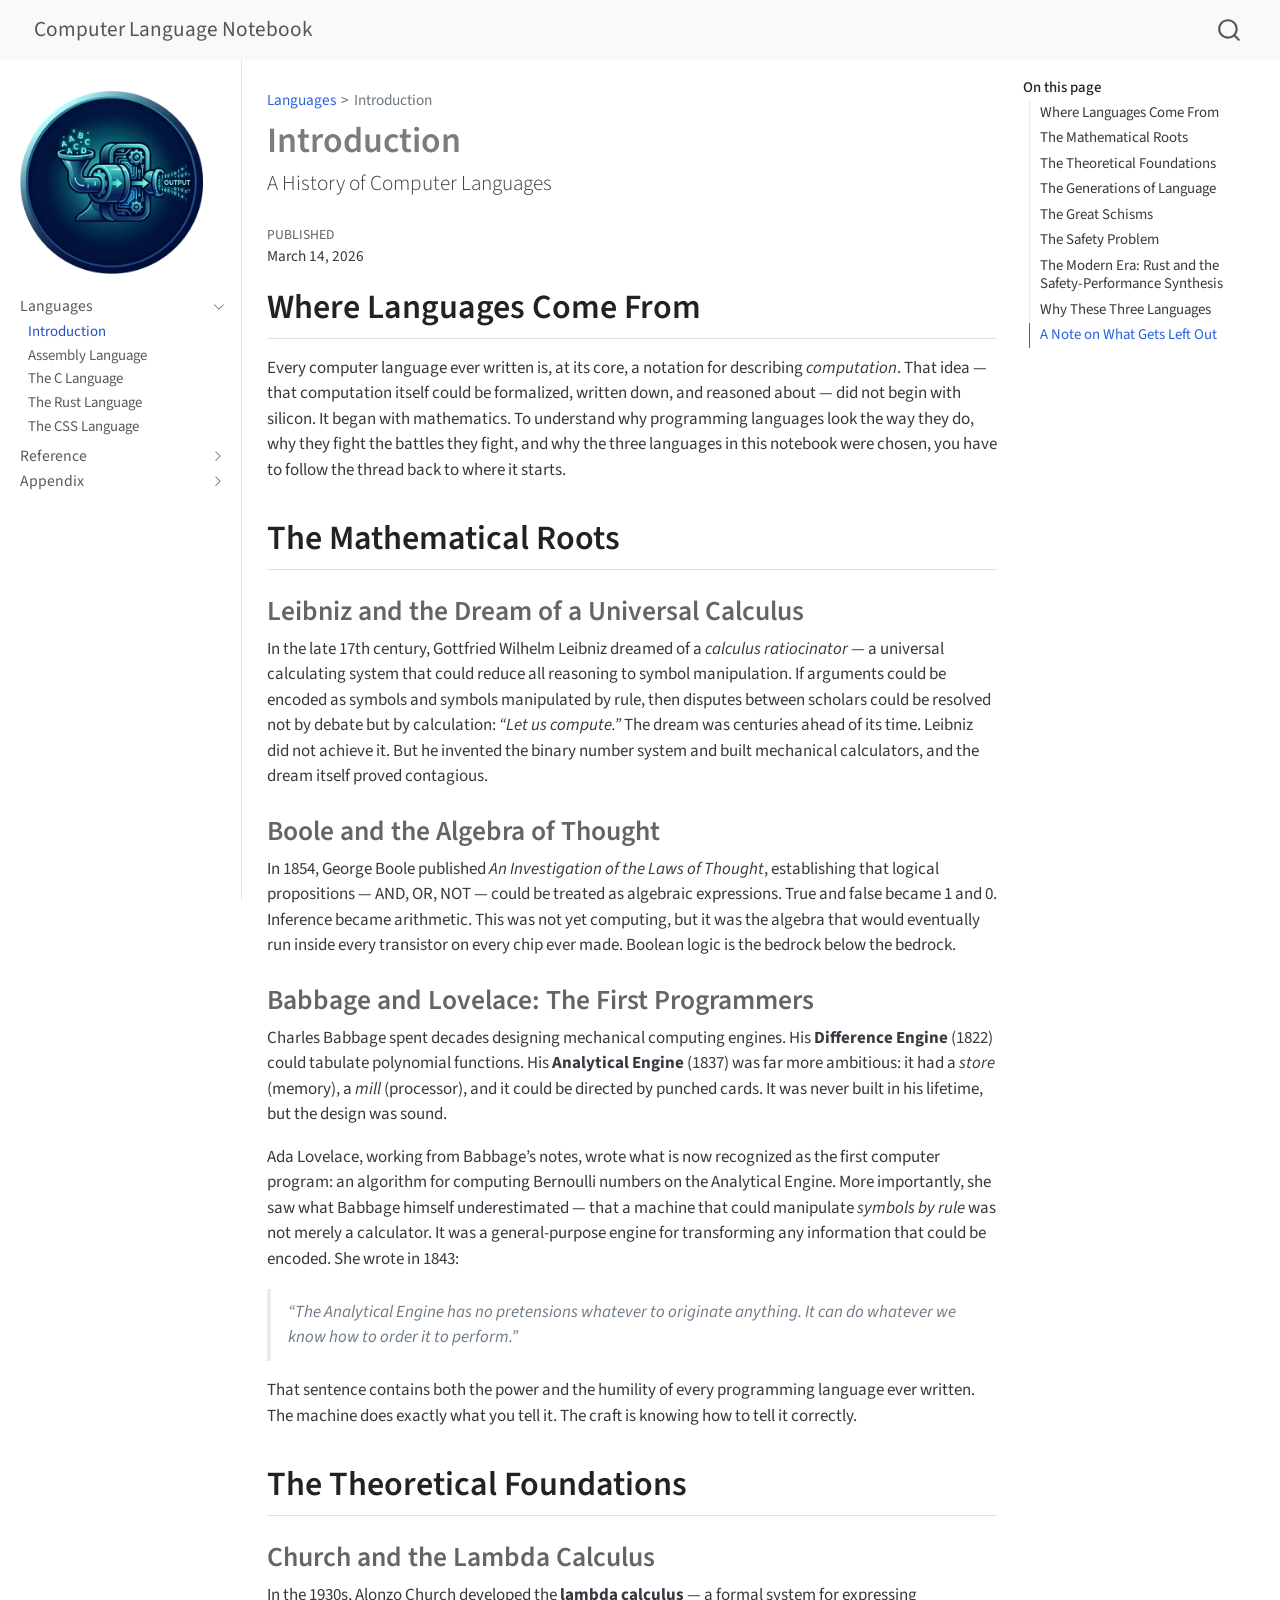
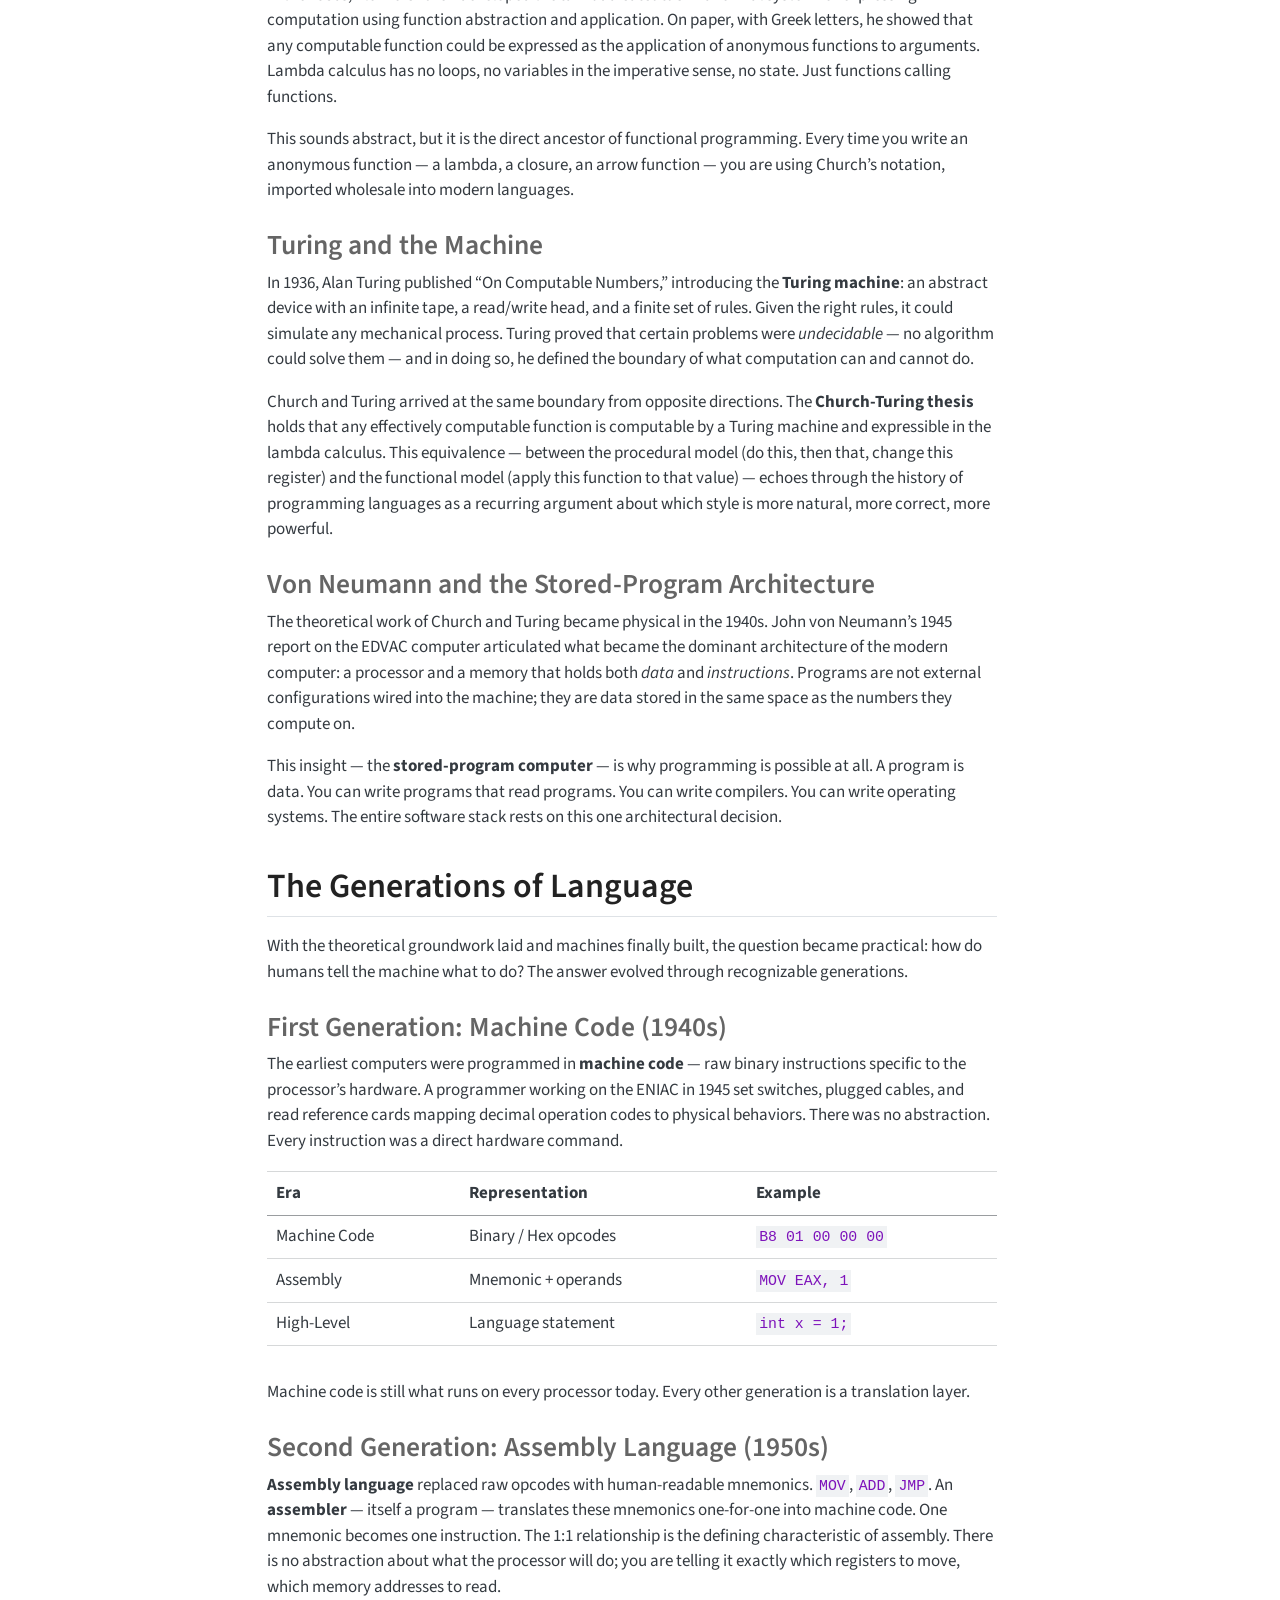
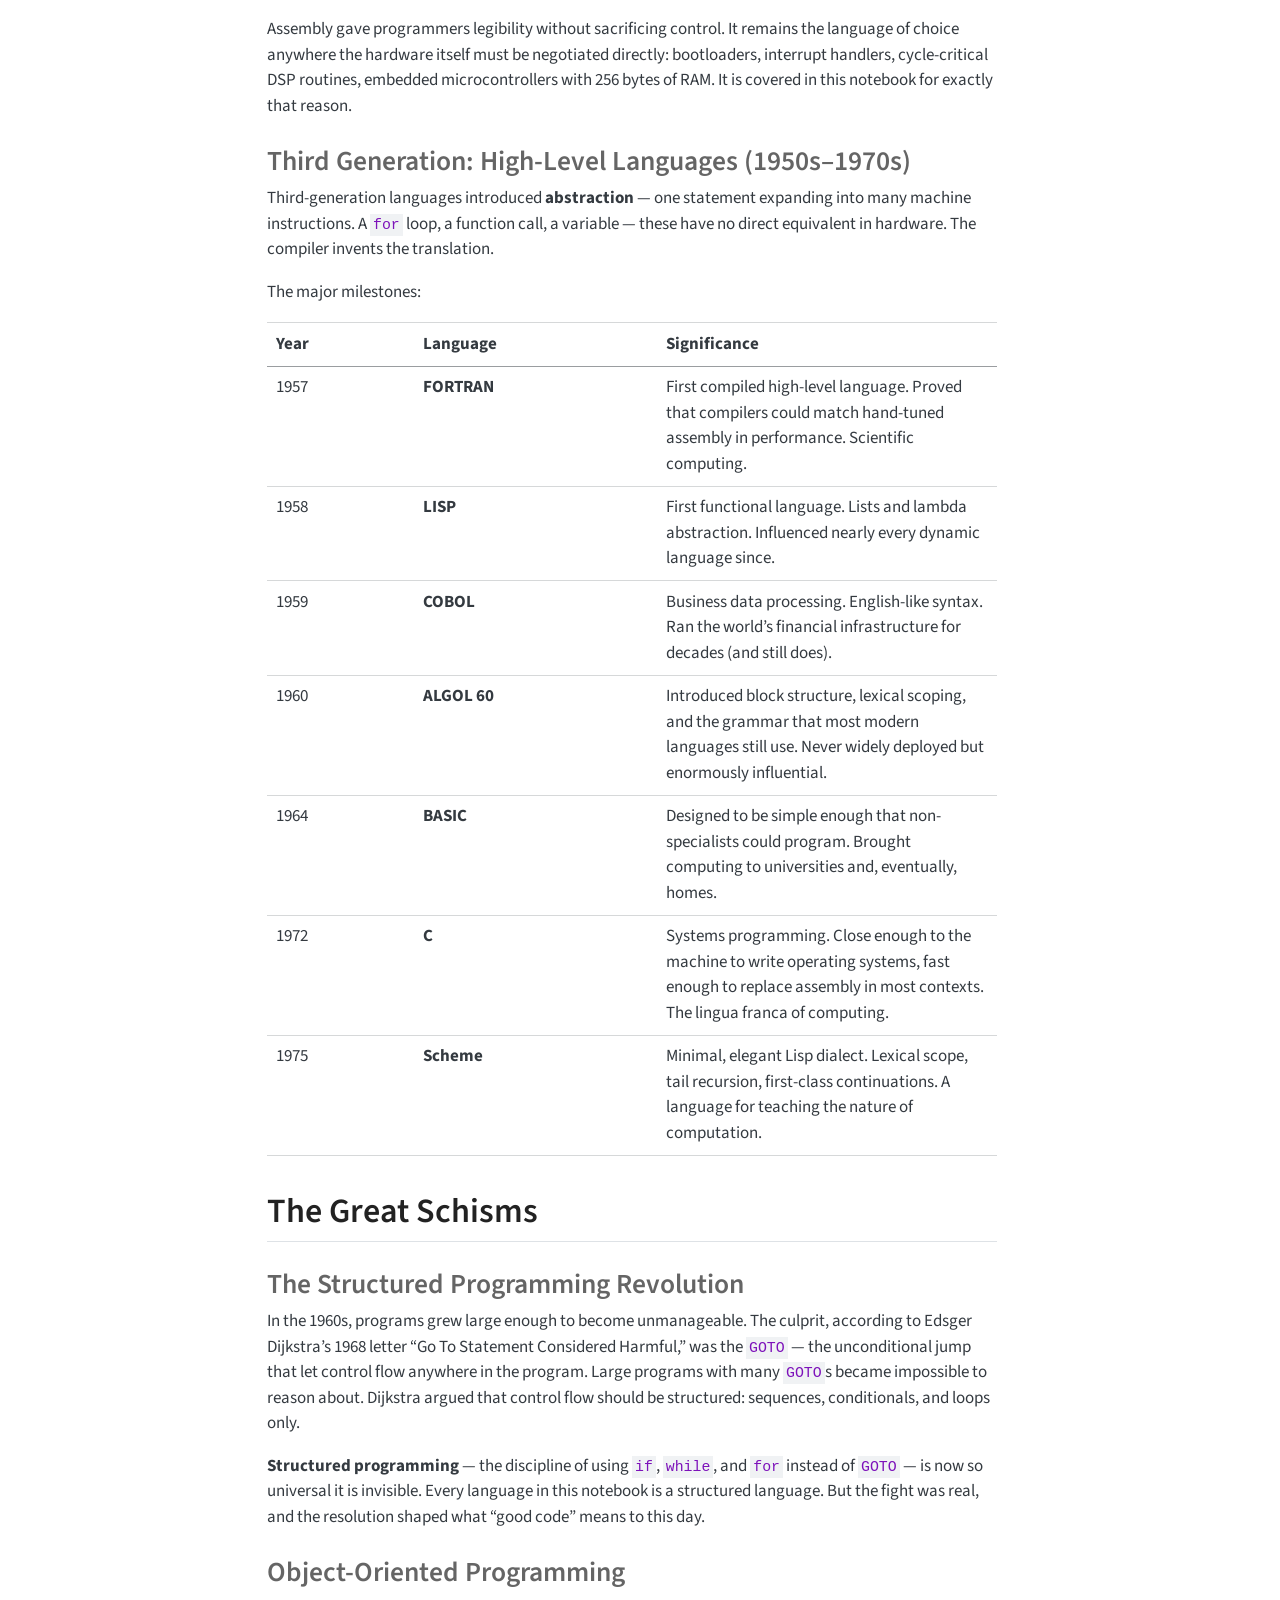
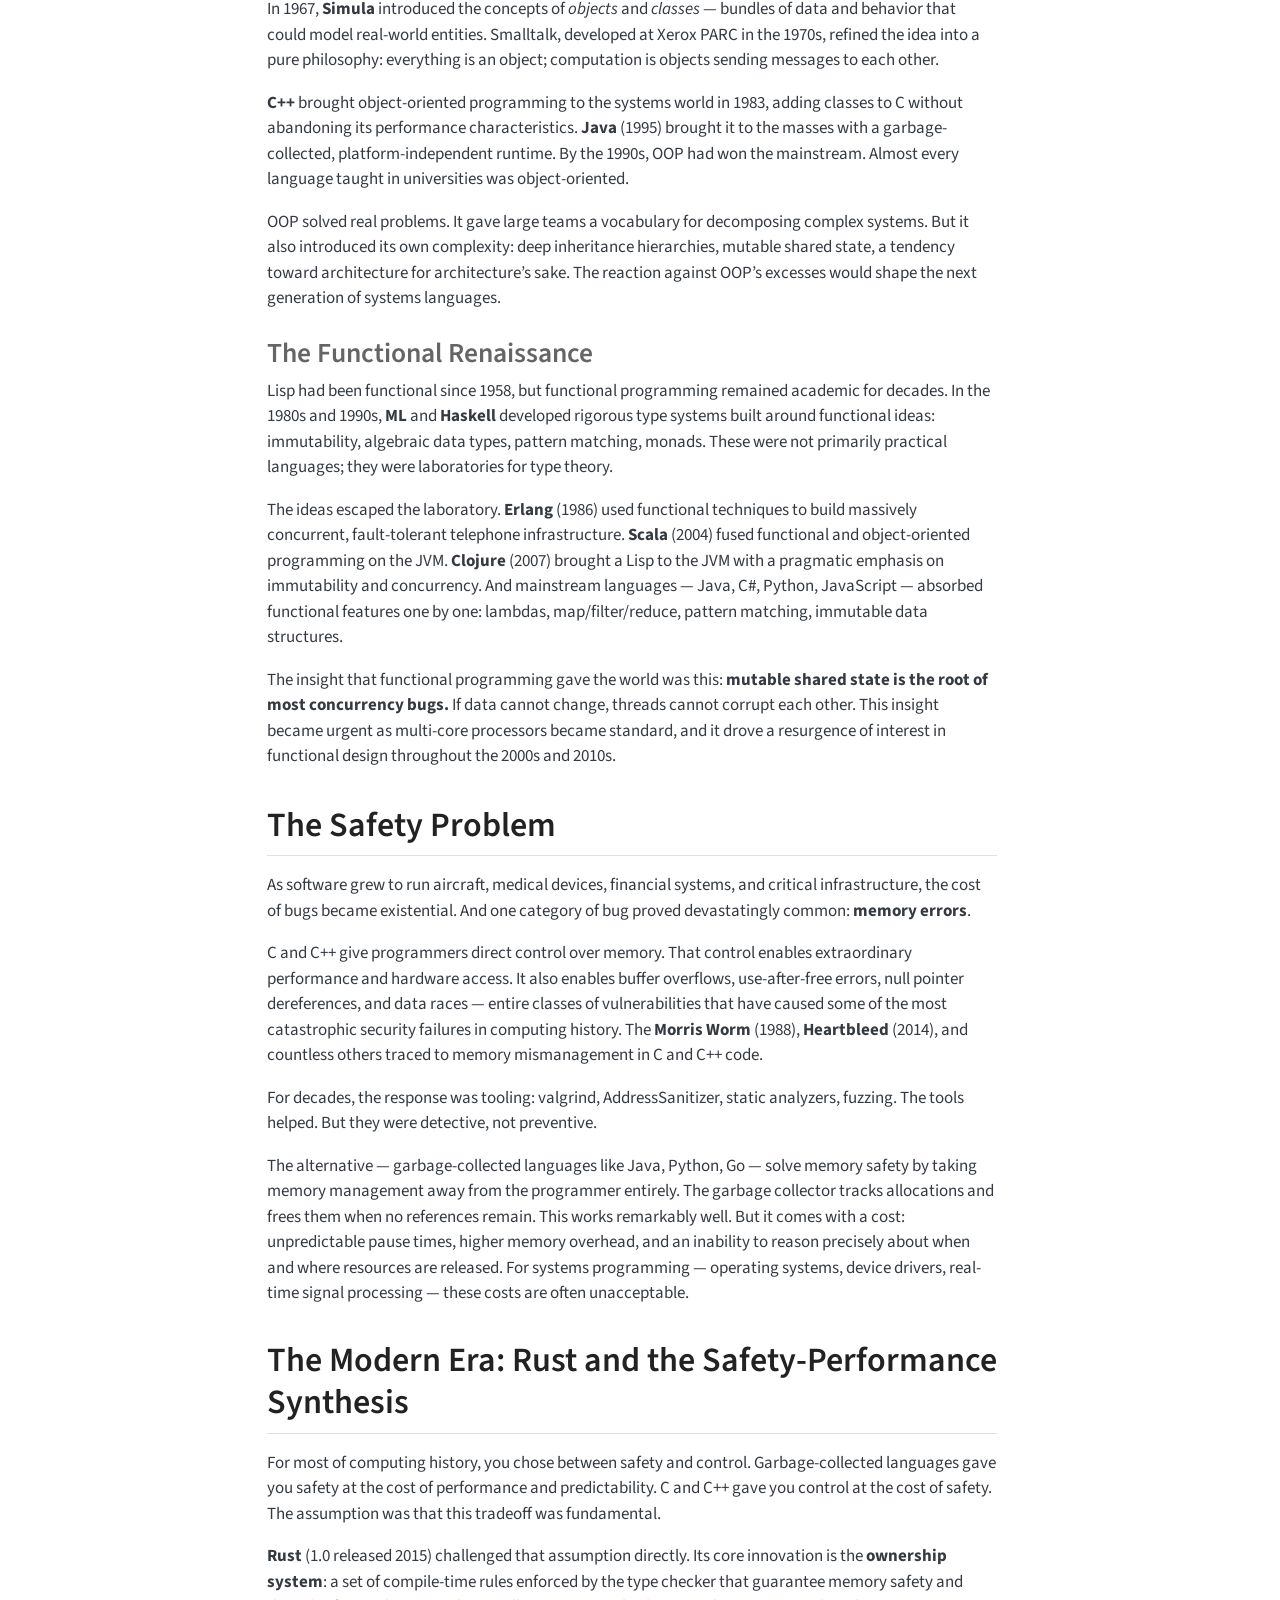
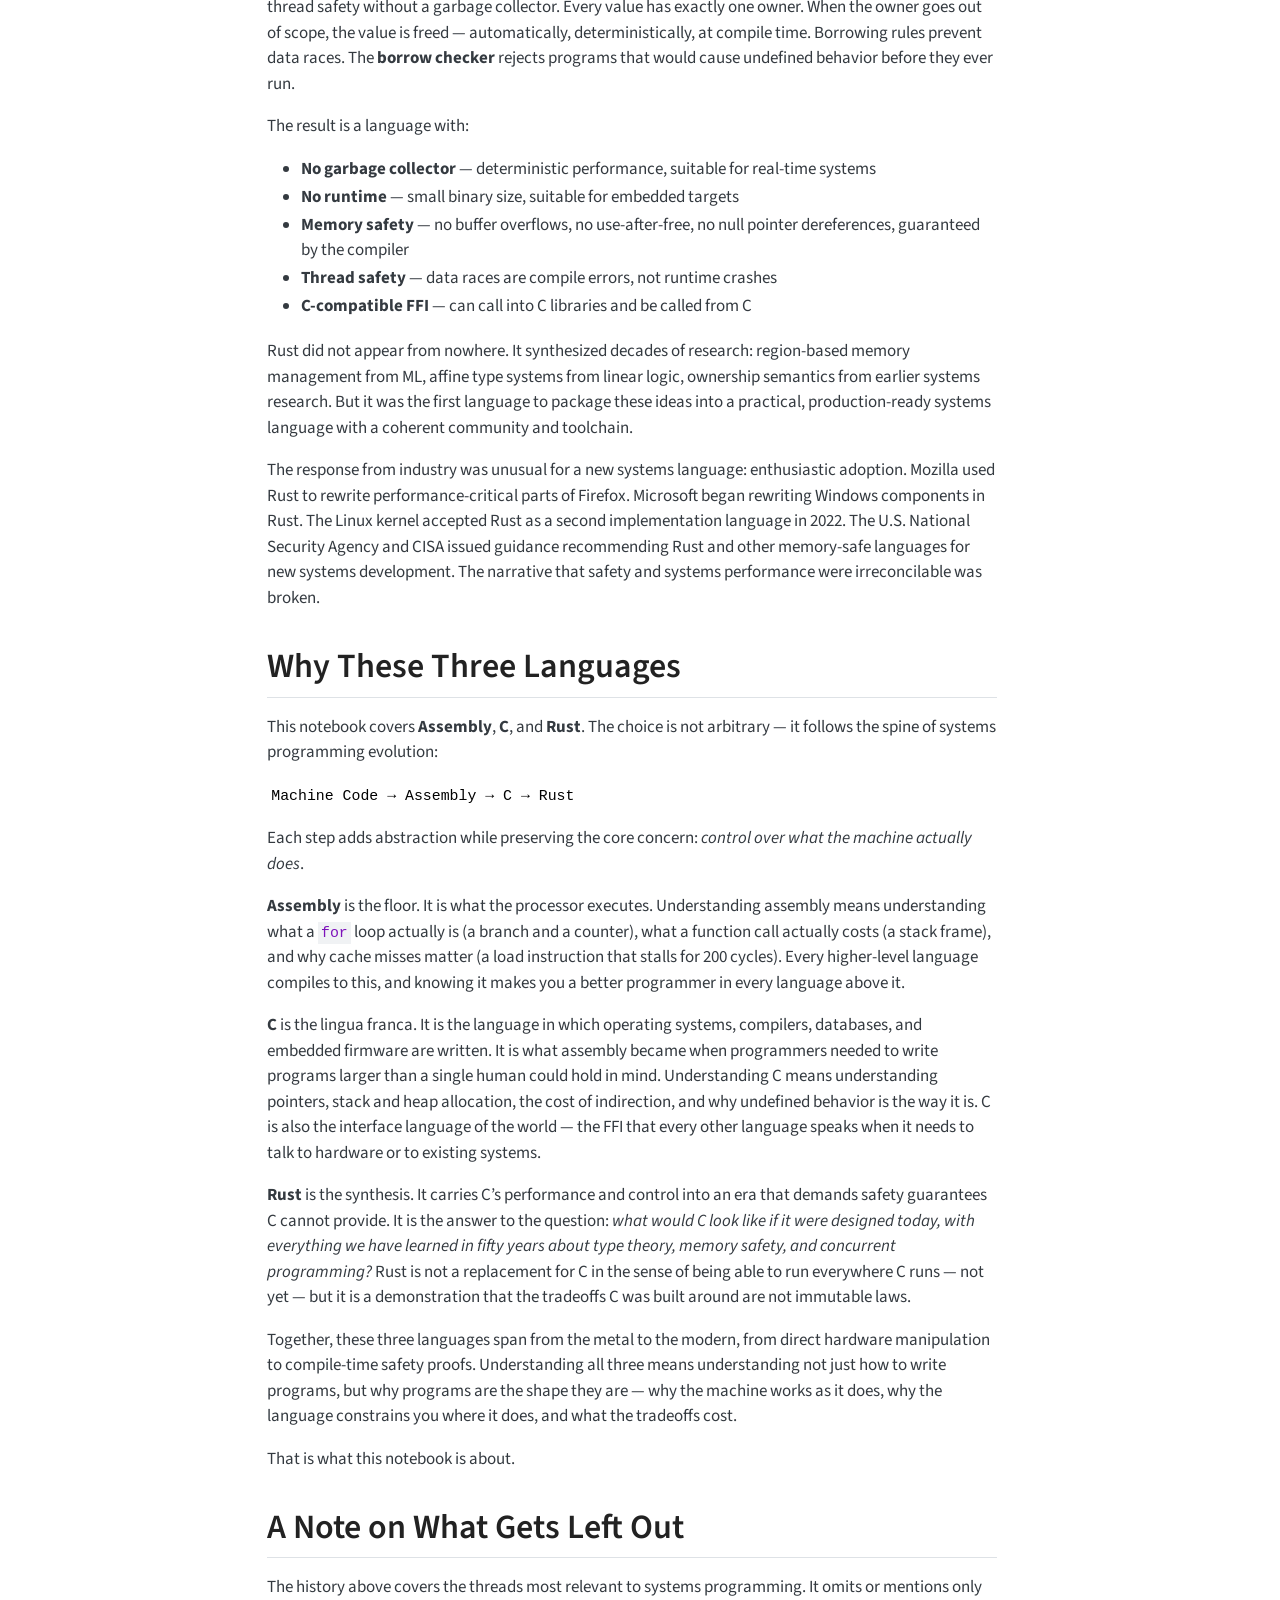
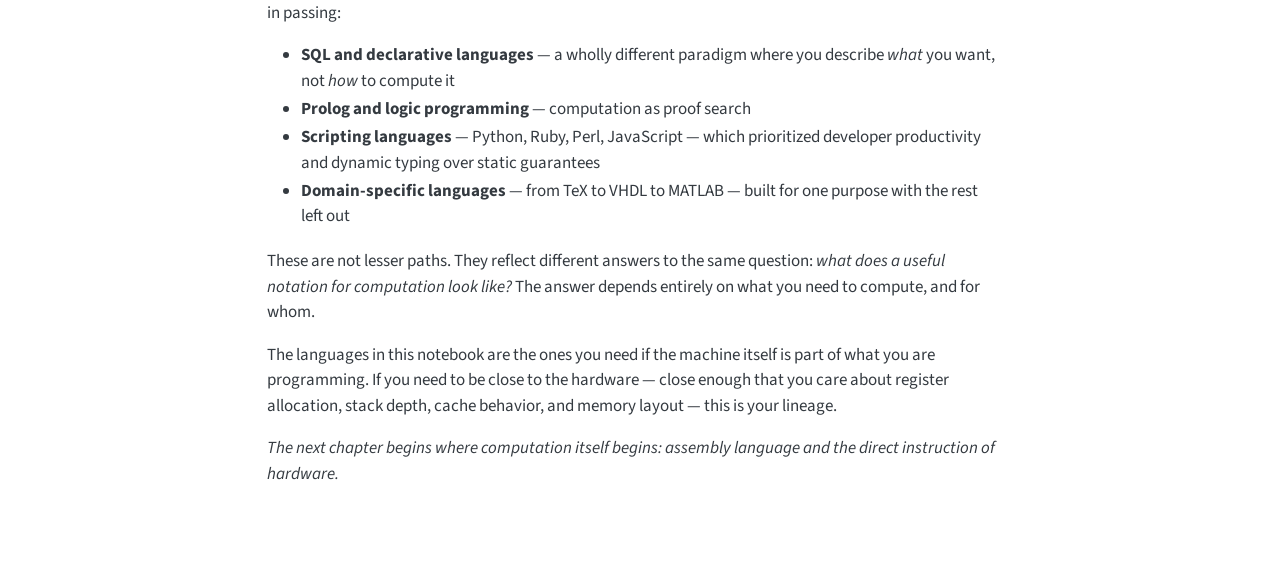
==== commit eafe2ab7: "Enhancing rust" ====
--- a/docs/index.html
+++ b/docs/index.html
@@ -6,7 +6,7 @@
 
 <meta name="viewport" content="width=device-width, initial-scale=1.0, user-scalable=yes">
 
-<meta name="dcterms.date" content="2026-03-06">
+<meta name="dcterms.date" content="2026-03-14">
 
 <title>Introduction – Computer Language Notebook</title>
 <style>
@@ -262,7 +262,7 @@
     <div>
     <div class="quarto-title-meta-heading">Published</div>
     <div class="quarto-title-meta-contents">
-      <p class="date">March 6, 2026</p>
+      <p class="date">March 14, 2026</p>
     </div>
   </div>
   
@@ -277,7 +277,6 @@
 <section id="where-languages-come-from" class="level2">
 <h2 class="anchored" data-anchor-id="where-languages-come-from">Where Languages Come From</h2>
 <p>Every computer language ever written is, at its core, a notation for describing <em>computation</em>. That idea — that computation itself could be formalized, written down, and reasoned about — did not begin with silicon. It began with mathematics. To understand why programming languages look the way they do, why they fight the battles they fight, and why the three languages in this notebook were chosen, you have to follow the thread back to where it starts.</p>
-<hr>
 </section>
 <section id="the-mathematical-roots" class="level2">
 <h2 class="anchored" data-anchor-id="the-mathematical-roots">The Mathematical Roots</h2>
@@ -297,7 +296,6 @@
 <p><em>“The Analytical Engine has no pretensions whatever to originate anything. It can do whatever we know how to order it to perform.”</em></p>
 </blockquote>
 <p>That sentence contains both the power and the humility of every programming language ever written. The machine does exactly what you tell it. The craft is knowing how to tell it correctly.</p>
-<hr>
 </section>
 </section>
 <section id="the-theoretical-foundations" class="level2">
@@ -316,7 +314,6 @@
 <h3 class="anchored" data-anchor-id="von-neumann-and-the-stored-program-architecture">Von Neumann and the Stored-Program Architecture</h3>
 <p>The theoretical work of Church and Turing became physical in the 1940s. John von Neumann’s 1945 report on the EDVAC computer articulated what became the dominant architecture of the modern computer: a processor and a memory that holds both <em>data</em> and <em>instructions</em>. Programs are not external configurations wired into the machine; they are data stored in the same space as the numbers they compute on.</p>
 <p>This insight — the <strong>stored-program computer</strong> — is why programming is possible at all. A program is data. You can write programs that read programs. You can write compilers. You can write operating systems. The entire software stack rests on this one architectural decision.</p>
-<hr>
 </section>
 </section>
 <section id="the-generations-of-language" class="level2">
@@ -413,7 +410,6 @@
 </tr>
 </tbody>
 </table>
-<hr>
 </section>
 </section>
 <section id="the-great-schisms" class="level2">
@@ -434,7 +430,6 @@
 <p>Lisp had been functional since 1958, but functional programming remained academic for decades. In the 1980s and 1990s, <strong>ML</strong> and <strong>Haskell</strong> developed rigorous type systems built around functional ideas: immutability, algebraic data types, pattern matching, monads. These were not primarily practical languages; they were laboratories for type theory.</p>
 <p>The ideas escaped the laboratory. <strong>Erlang</strong> (1986) used functional techniques to build massively concurrent, fault-tolerant telephone infrastructure. <strong>Scala</strong> (2004) fused functional and object-oriented programming on the JVM. <strong>Clojure</strong> (2007) brought a Lisp to the JVM with a pragmatic emphasis on immutability and concurrency. And mainstream languages — Java, C#, Python, JavaScript — absorbed functional features one by one: lambdas, map/filter/reduce, pattern matching, immutable data structures.</p>
 <p>The insight that functional programming gave the world was this: <strong>mutable shared state is the root of most concurrency bugs.</strong> If data cannot change, threads cannot corrupt each other. This insight became urgent as multi-core processors became standard, and it drove a resurgence of interest in functional design throughout the 2000s and 2010s.</p>
-<hr>
 </section>
 </section>
 <section id="the-safety-problem" class="level2">
@@ -443,7 +438,6 @@
 <p>C and C++ give programmers direct control over memory. That control enables extraordinary performance and hardware access. It also enables buffer overflows, use-after-free errors, null pointer dereferences, and data races — entire classes of vulnerabilities that have caused some of the most catastrophic security failures in computing history. The <strong>Morris Worm</strong> (1988), <strong>Heartbleed</strong> (2014), and countless others traced to memory mismanagement in C and C++ code.</p>
 <p>For decades, the response was tooling: valgrind, AddressSanitizer, static analyzers, fuzzing. The tools helped. But they were detective, not preventive.</p>
 <p>The alternative — garbage-collected languages like Java, Python, Go — solve memory safety by taking memory management away from the programmer entirely. The garbage collector tracks allocations and frees them when no references remain. This works remarkably well. But it comes with a cost: unpredictable pause times, higher memory overhead, and an inability to reason precisely about when and where resources are released. For systems programming — operating systems, device drivers, real-time signal processing — these costs are often unacceptable.</p>
-<hr>
 </section>
 <section id="the-modern-era-rust-and-the-safety-performance-synthesis" class="level2">
 <h2 class="anchored" data-anchor-id="the-modern-era-rust-and-the-safety-performance-synthesis">The Modern Era: Rust and the Safety-Performance Synthesis</h2>
@@ -459,7 +453,6 @@
 </ul>
 <p>Rust did not appear from nowhere. It synthesized decades of research: region-based memory management from ML, affine type systems from linear logic, ownership semantics from earlier systems research. But it was the first language to package these ideas into a practical, production-ready systems language with a coherent community and toolchain.</p>
 <p>The response from industry was unusual for a new systems language: enthusiastic adoption. Mozilla used Rust to rewrite performance-critical parts of Firefox. Microsoft began rewriting Windows components in Rust. The Linux kernel accepted Rust as a second implementation language in 2022. The U.S. National Security Agency and CISA issued guidance recommending Rust and other memory-safe languages for new systems development. The narrative that safety and systems performance were irreconcilable was broken.</p>
-<hr>
 </section>
 <section id="why-these-three-languages" class="level2">
 <h2 class="anchored" data-anchor-id="why-these-three-languages">Why These Three Languages</h2>
@@ -471,7 +464,6 @@
 <p><strong>Rust</strong> is the synthesis. It carries C’s performance and control into an era that demands safety guarantees C cannot provide. It is the answer to the question: <em>what would C look like if it were designed today, with everything we have learned in fifty years about type theory, memory safety, and concurrent programming?</em> Rust is not a replacement for C in the sense of being able to run everywhere C runs — not yet — but it is a demonstration that the tradeoffs C was built around are not immutable laws.</p>
 <p>Together, these three languages span from the metal to the modern, from direct hardware manipulation to compile-time safety proofs. Understanding all three means understanding not just how to write programs, but why programs are the shape they are — why the machine works as it does, why the language constrains you where it does, and what the tradeoffs cost.</p>
 <p>That is what this notebook is about.</p>
-<hr>
 </section>
 <section id="a-note-on-what-gets-left-out" class="level2">
 <h2 class="anchored" data-anchor-id="a-note-on-what-gets-left-out">A Note on What Gets Left Out</h2>
@@ -484,7 +476,6 @@
 </ul>
 <p>These are not lesser paths. They reflect different answers to the same question: <em>what does a useful notation for computation look like?</em> The answer depends entirely on what you need to compute, and for whom.</p>
 <p>The languages in this notebook are the ones you need if the machine itself is part of what you are programming. If you need to be close to the hardware — close enough that you care about register allocation, stack depth, cache behavior, and memory layout — this is your lineage.</p>
-<hr>
 <p><em>The next chapter begins where computation itself begins: assembly language and the direct instruction of hardware.</em></p>
 
 
--- a/docs/styles.css
+++ b/docs/styles.css
@@ -96,9 +96,8 @@
 .stdout,
 .theorem,
 .todo {
-  border: 2px solid #988;
+  border: 1px solid #988;
   border-radius: 8px;
-  border-width: 1.0px;
   font-size: 0.95em;
   margin-bottom: 1em;
   padding: 8px 8px 0px 10px;
@@ -132,7 +131,6 @@
 .proof-ce:not([data-label])::before,
 .solution-ce::before,
 .solution-ce:not([data-label])::before,
-.stdout,
 .theorem::before,
 .theorem:not([data-label])::before,
 .todo::before {
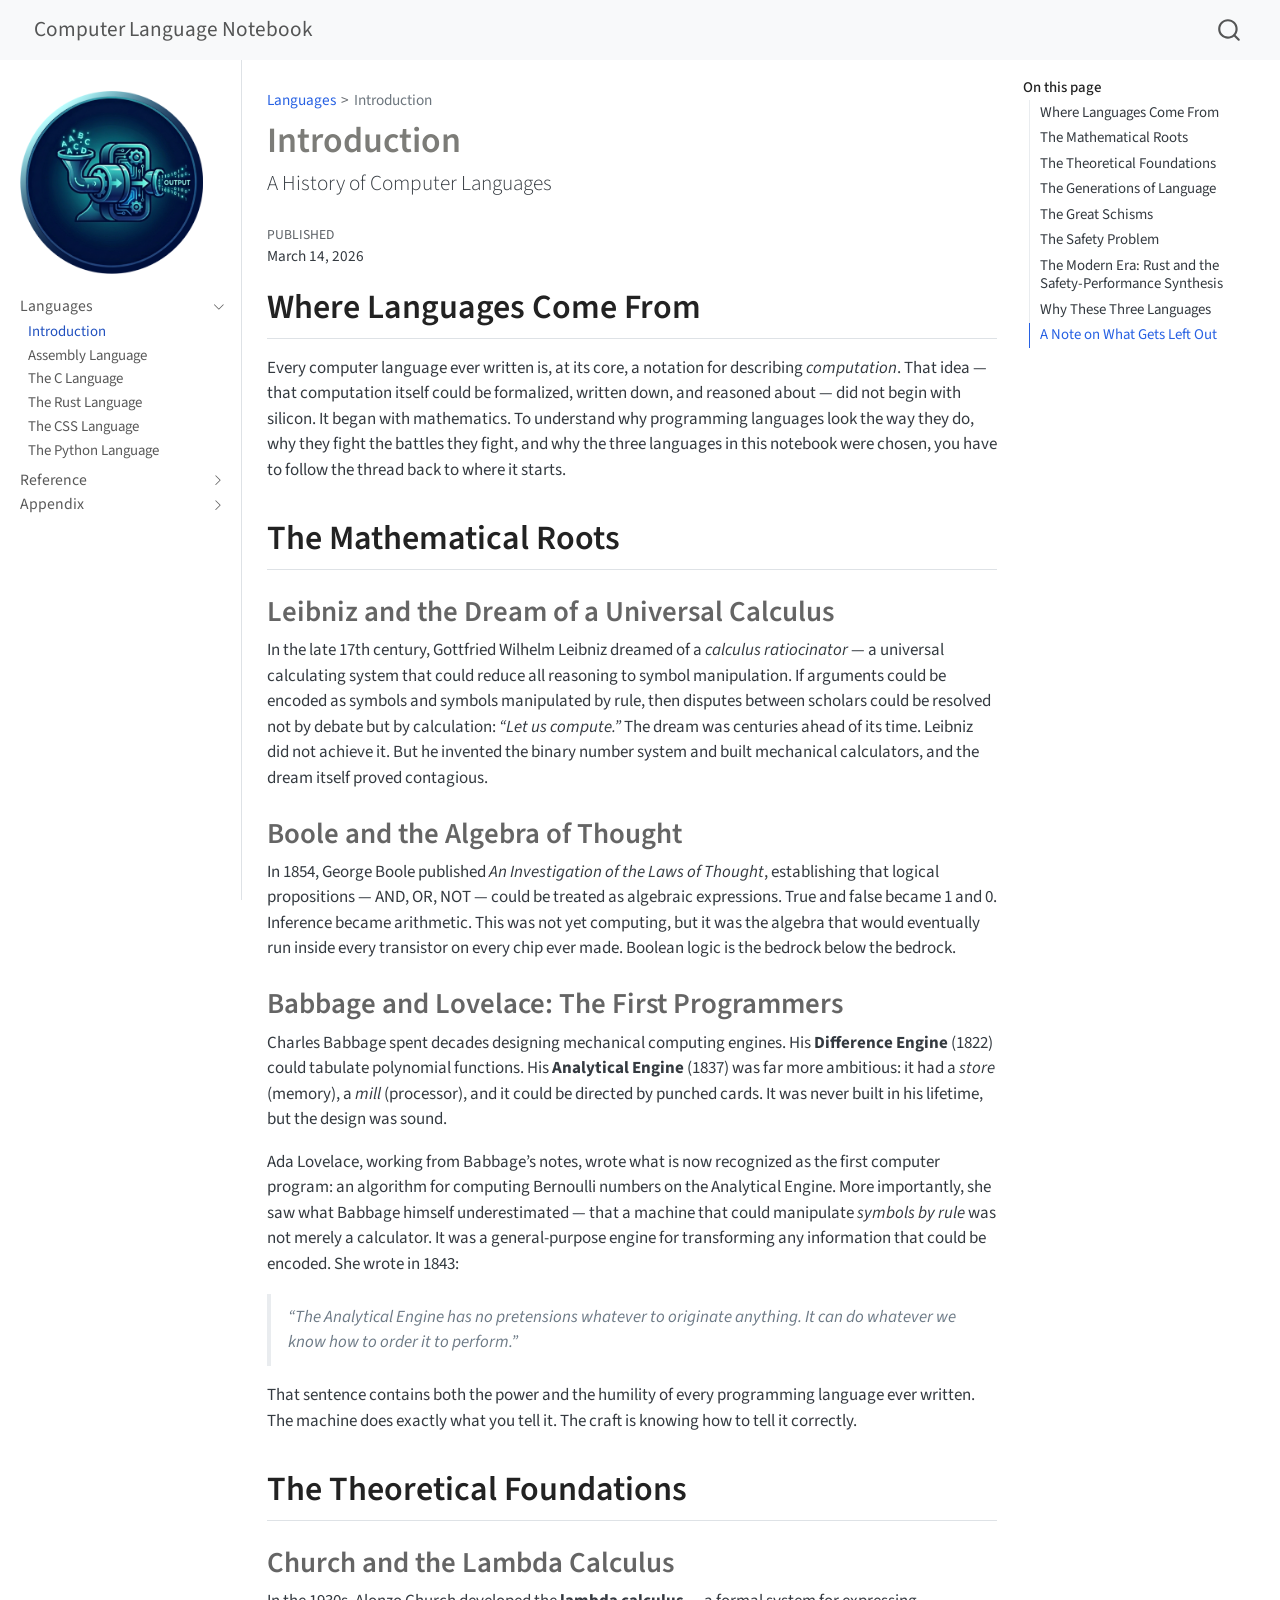
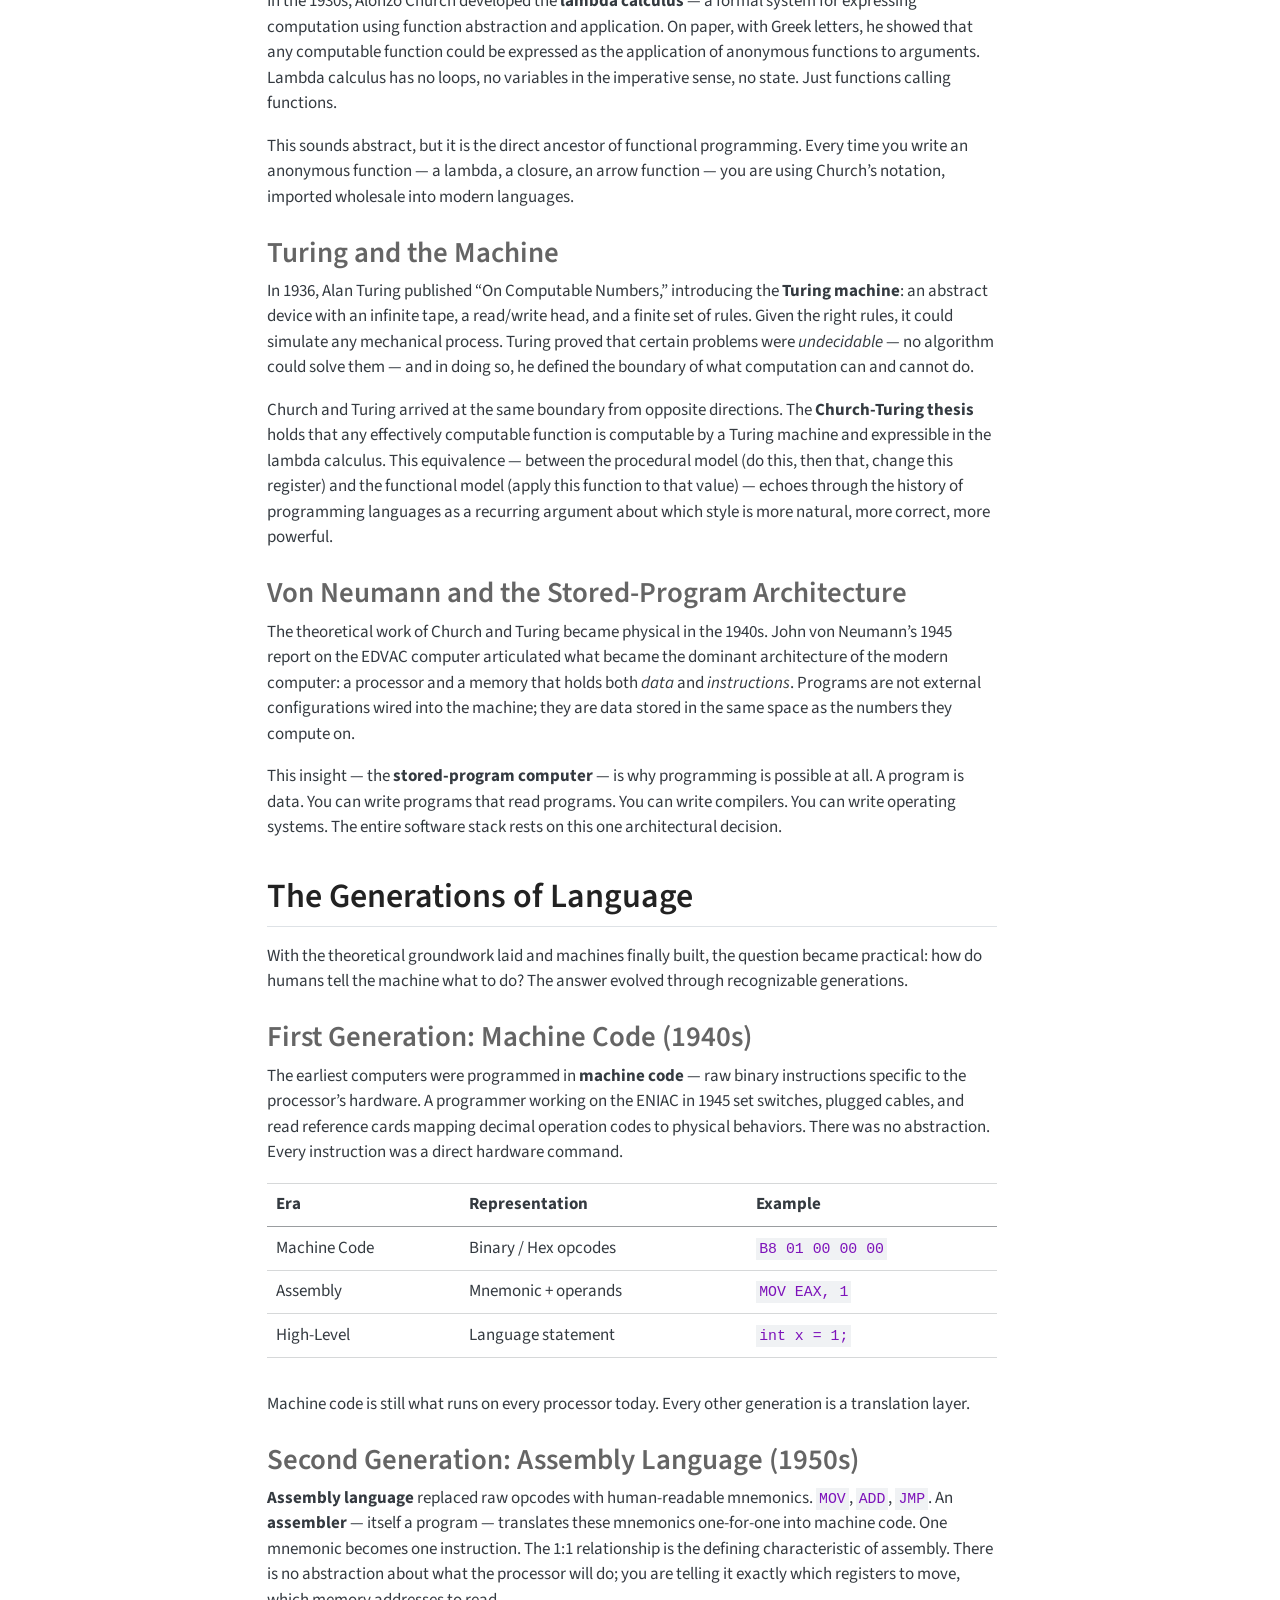
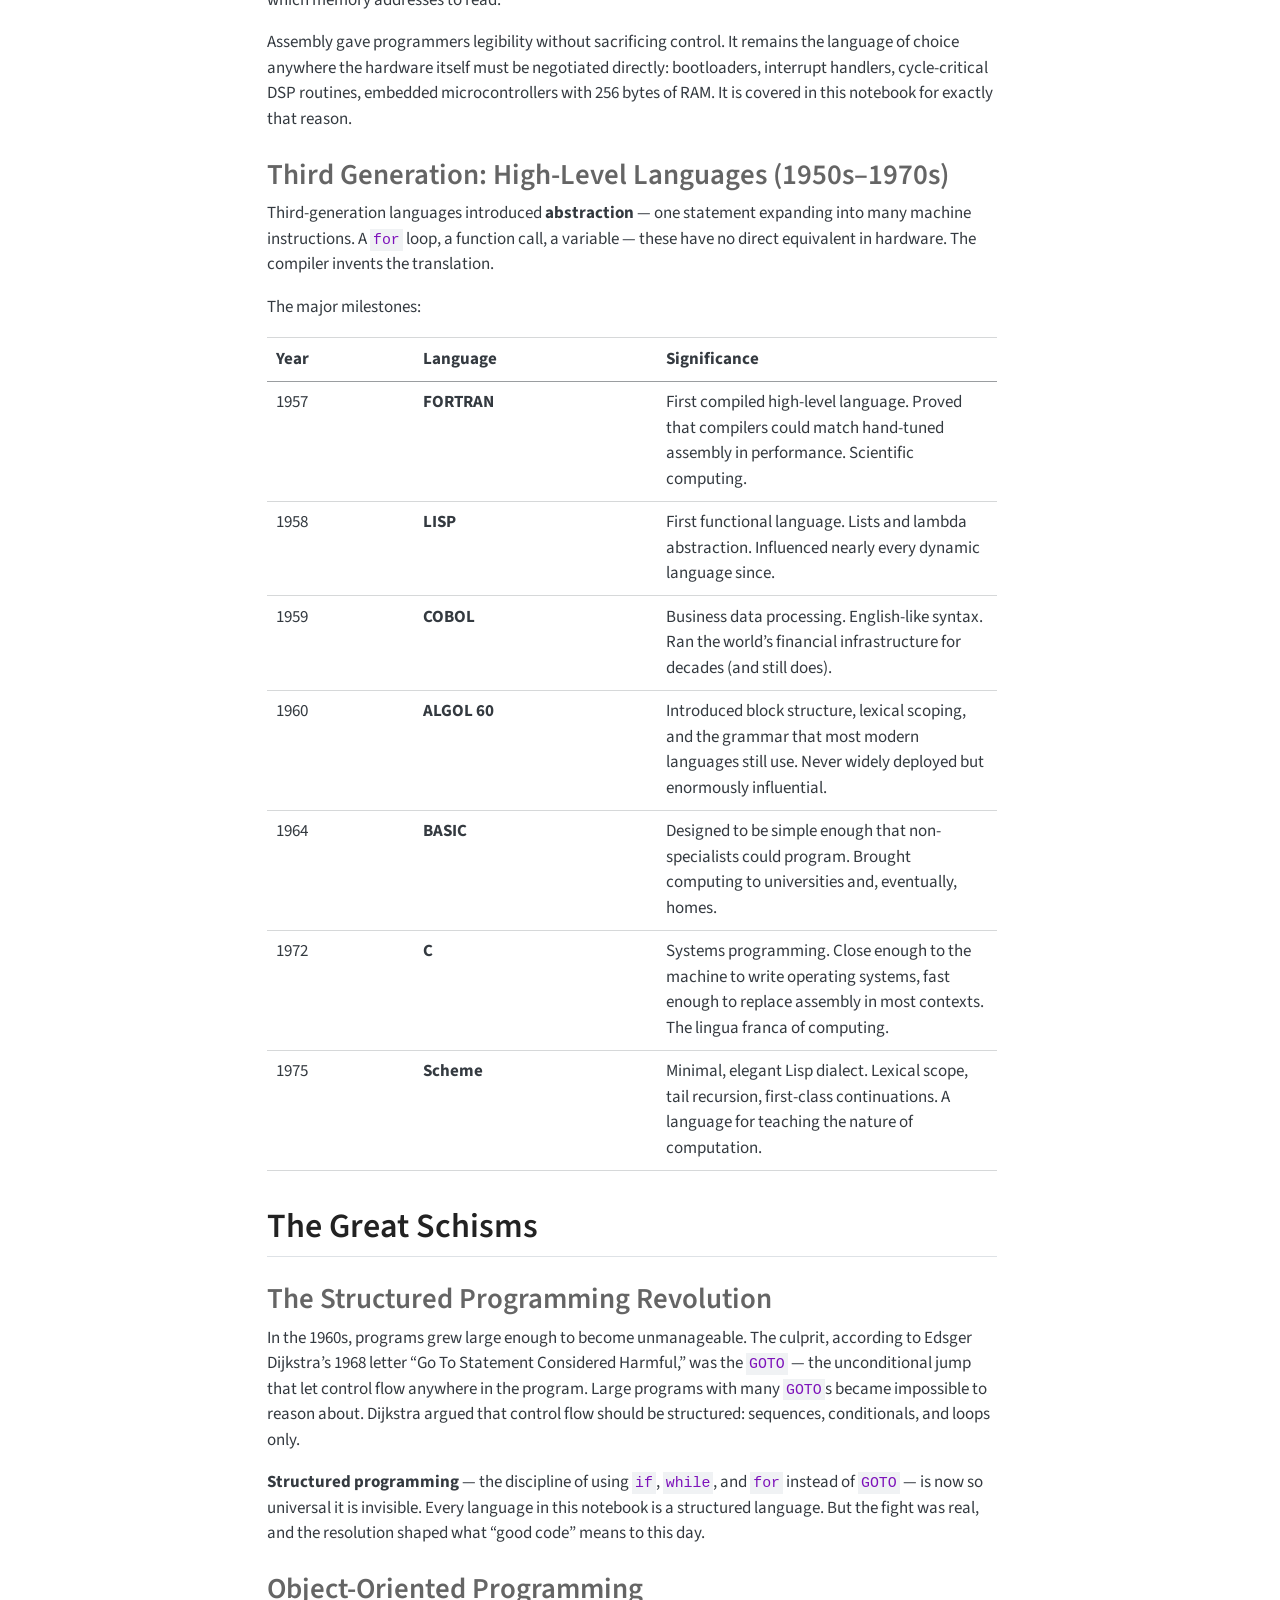
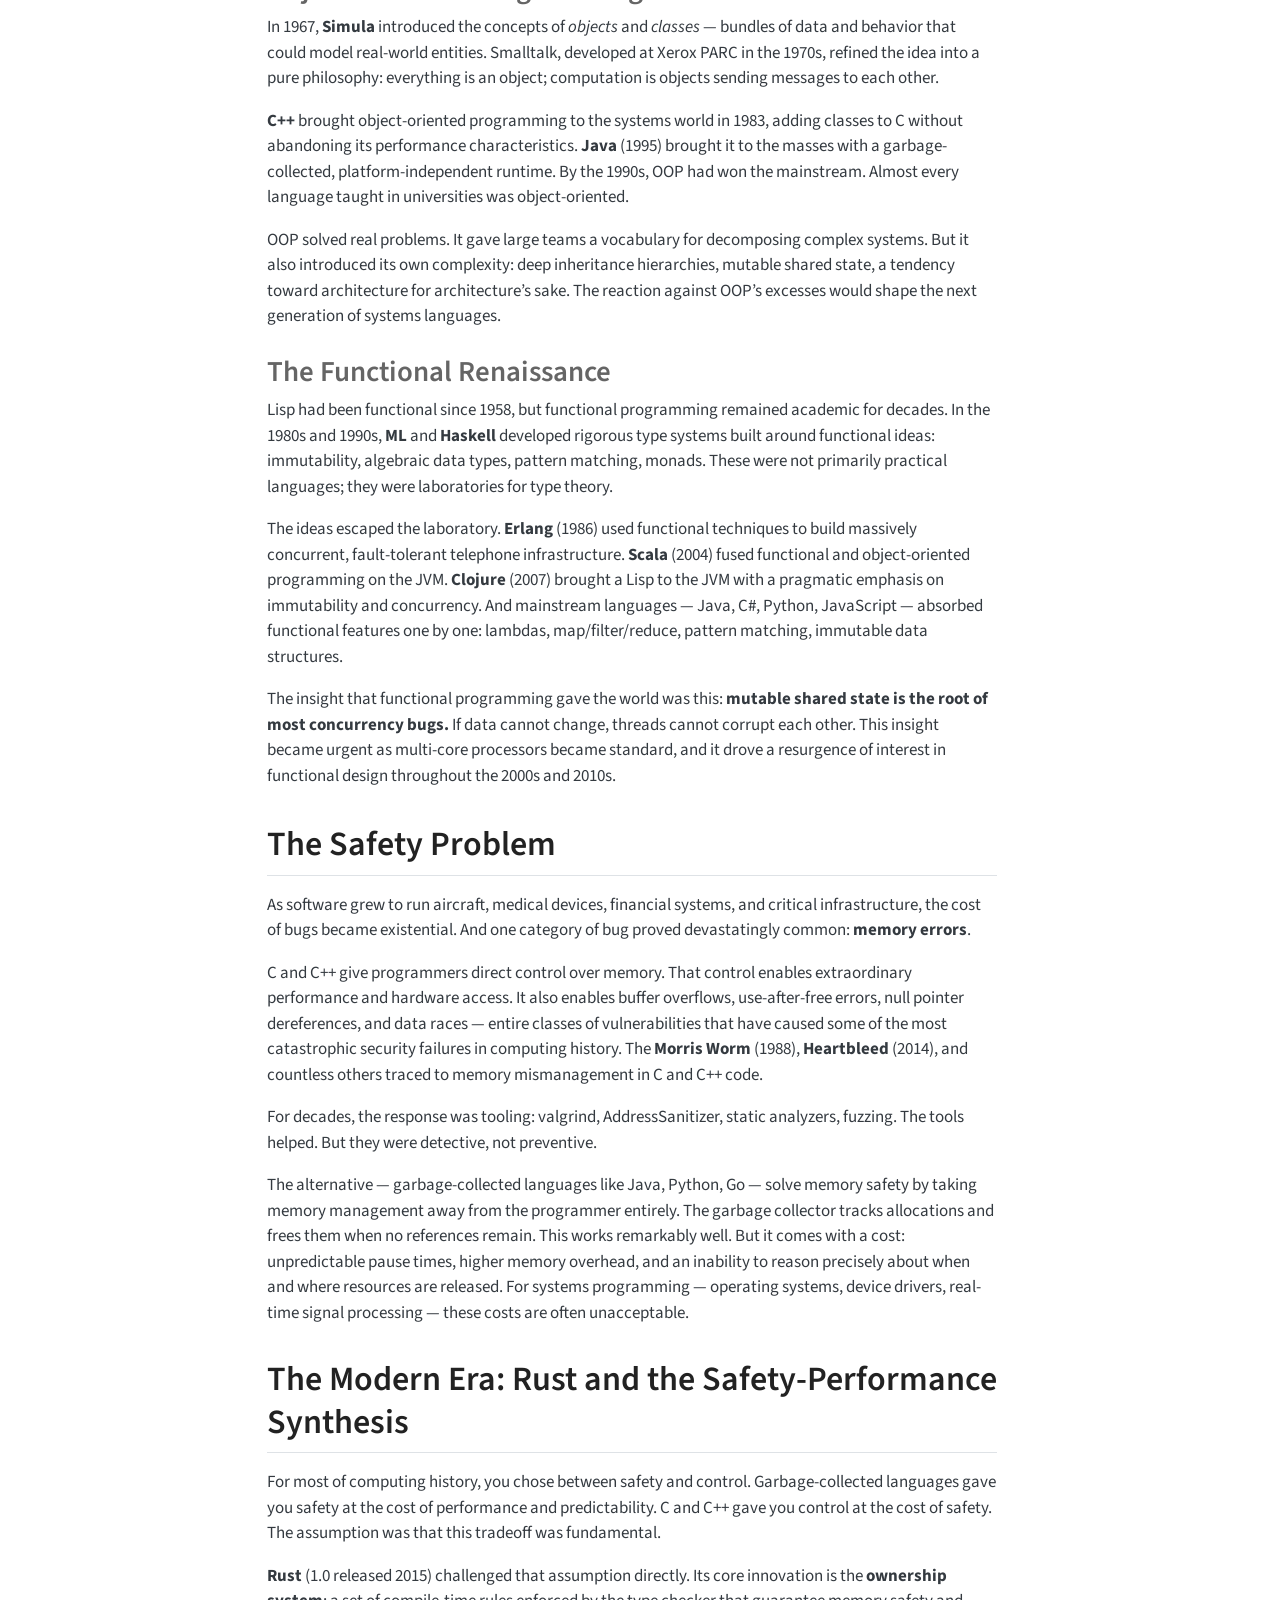
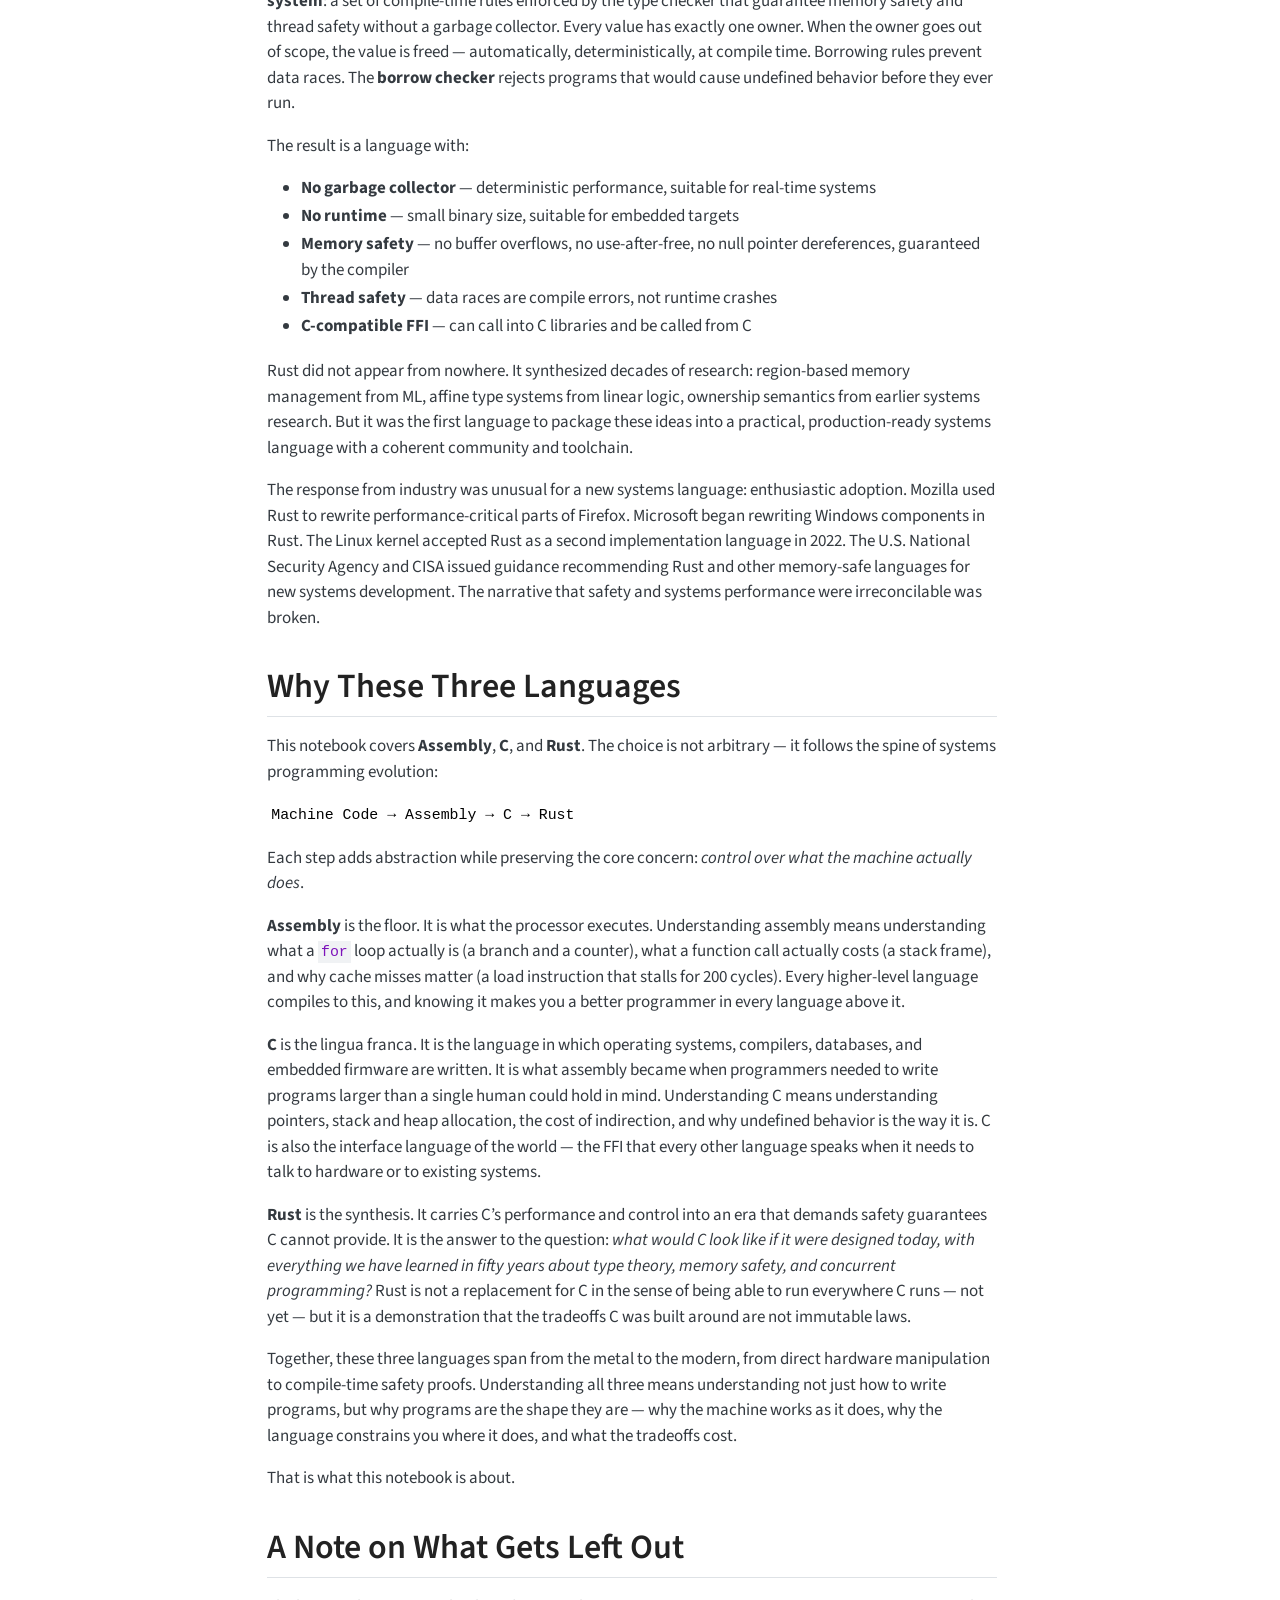
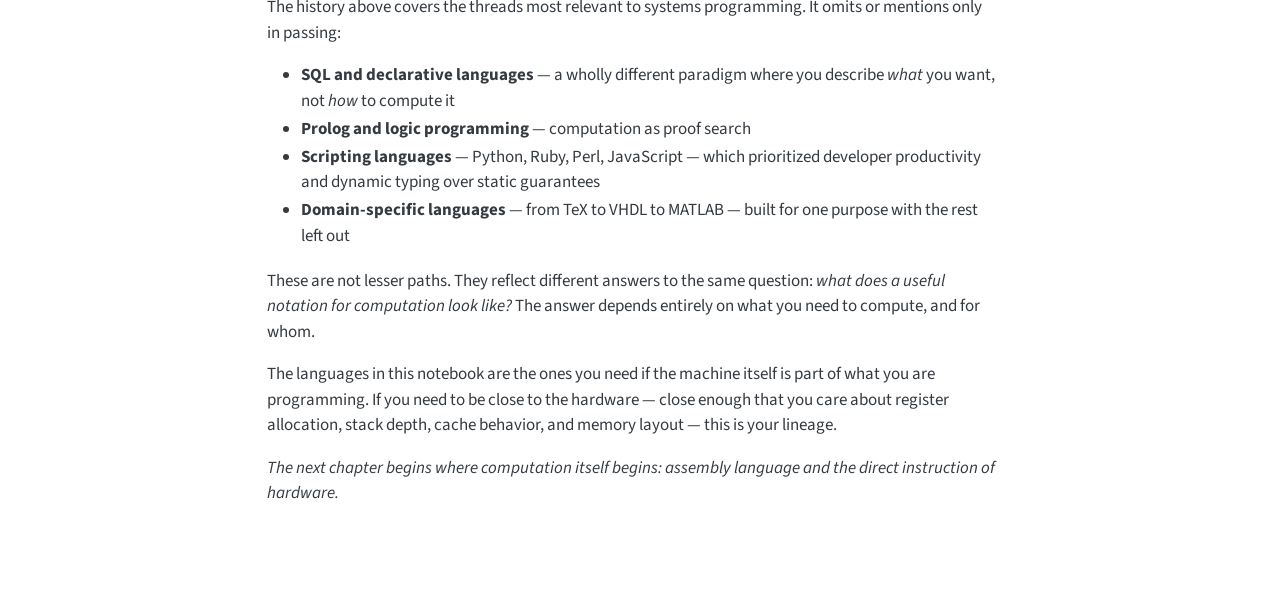
==== commit 1fffdf98: "Add python. Needs formatting and I'd like to make some additions" ====
--- a/docs/index.html
+++ b/docs/index.html
@@ -153,6 +153,12 @@
   <div class="sidebar-item-container"> 
   <a href="./css.html" class="sidebar-item-text sidebar-link">
  <span class="menu-text">The CSS Language</span></a>
+  </div>
+</li>
+          <li class="sidebar-item">
+  <div class="sidebar-item-container"> 
+  <a href="./python.html" class="sidebar-item-text sidebar-link">
+ <span class="menu-text">The Python Language</span></a>
   </div>
 </li>
       </ul>
--- a/docs/styles.css
+++ b/docs/styles.css
@@ -13,12 +13,12 @@
 
 h3 {
   color: #555;
-  font-size: 1.62em;
+  font-size: 1.7em;
 }
 
 h4 {
-  color: #777;
-  font-size: 1.40em;
+  color: #555;
+  font-size: 1.50em;
   font-weight: 500;
 }
 
@@ -27,16 +27,16 @@
   font-size: 1.25em;
   font-weight: 400;
   padding-top: 0.55em;
-  margin-bottom: 0.33em;
+  margin-bottom: 0.30em;
 }
 
 /* H6 is just a bold heading */
 h6 {
   color: #555;
-  font-size: 1.12em;
+  font-size: 1.1em;
   font-weight: 600;
   padding-top: 0.25em;
-  margin-bottom: 0.33em;
+  margin-bottom: 0.25em;
 }
 
 .sidebar li {
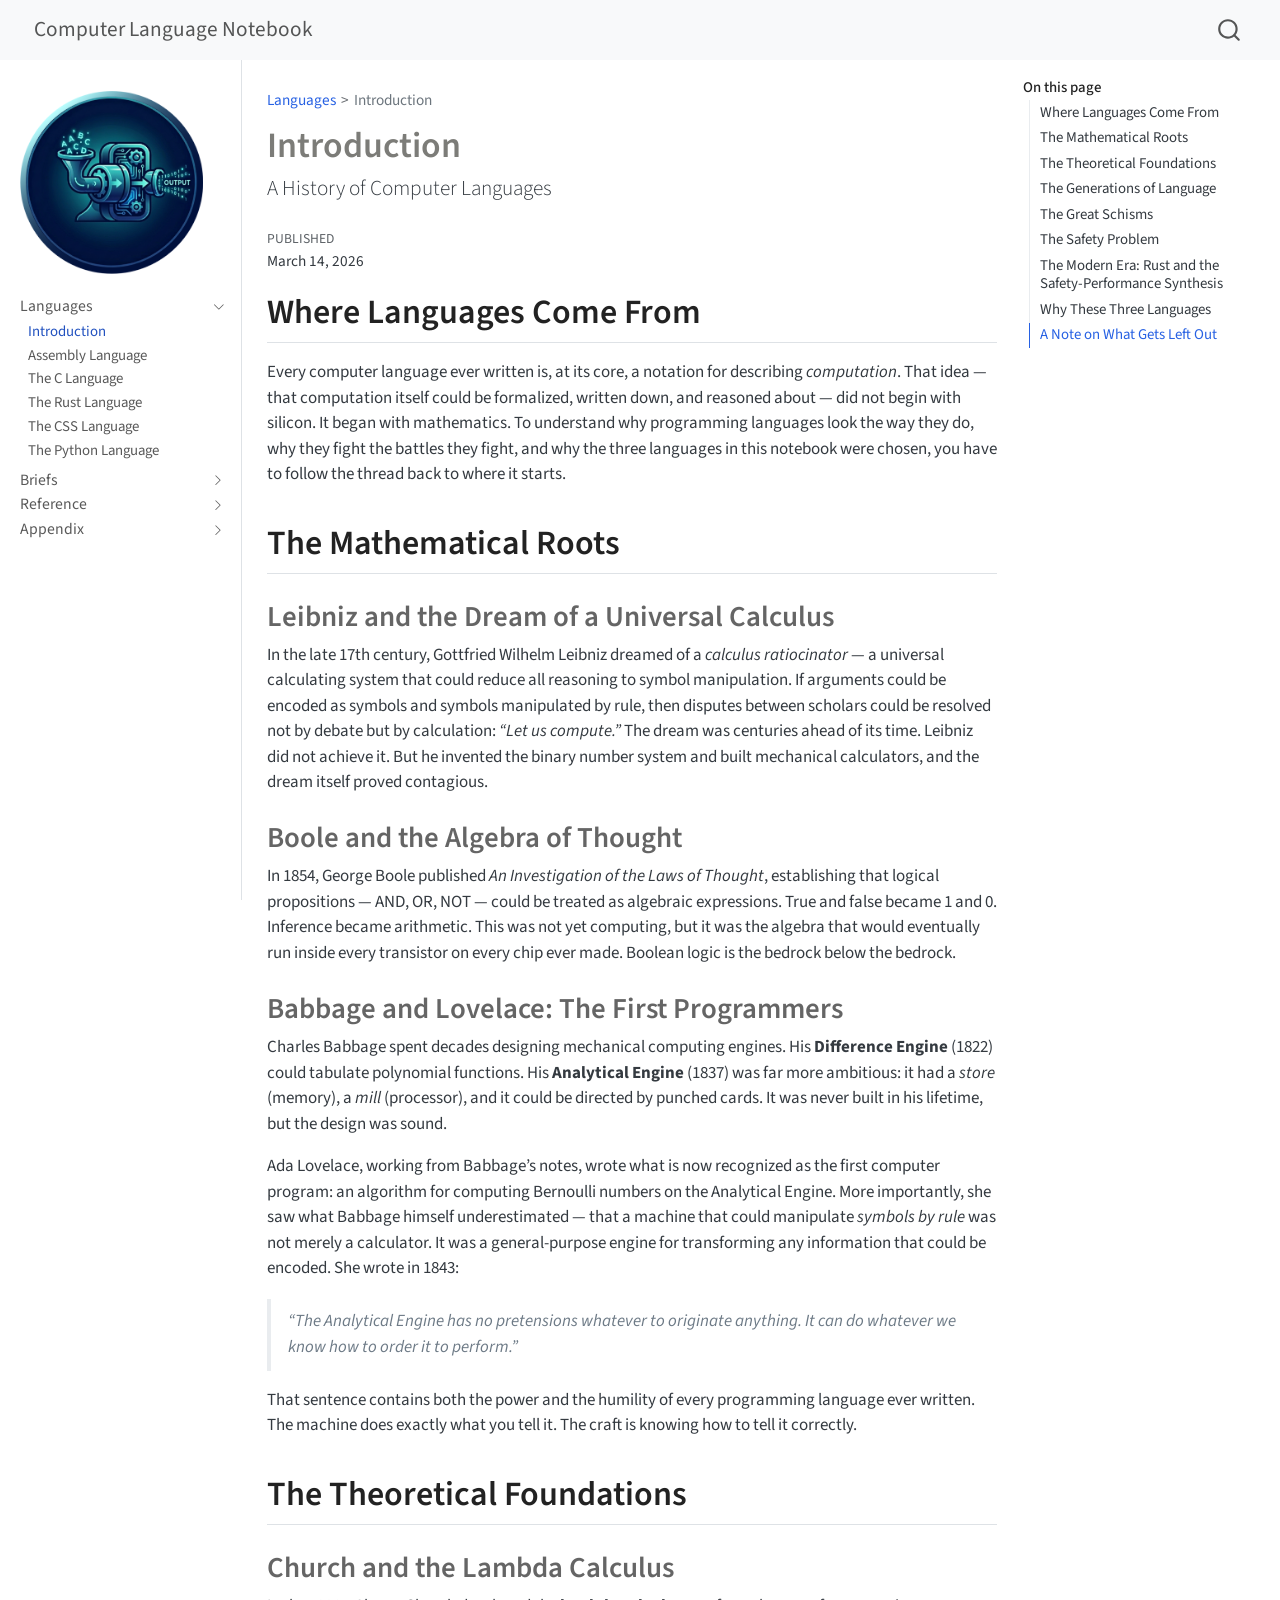
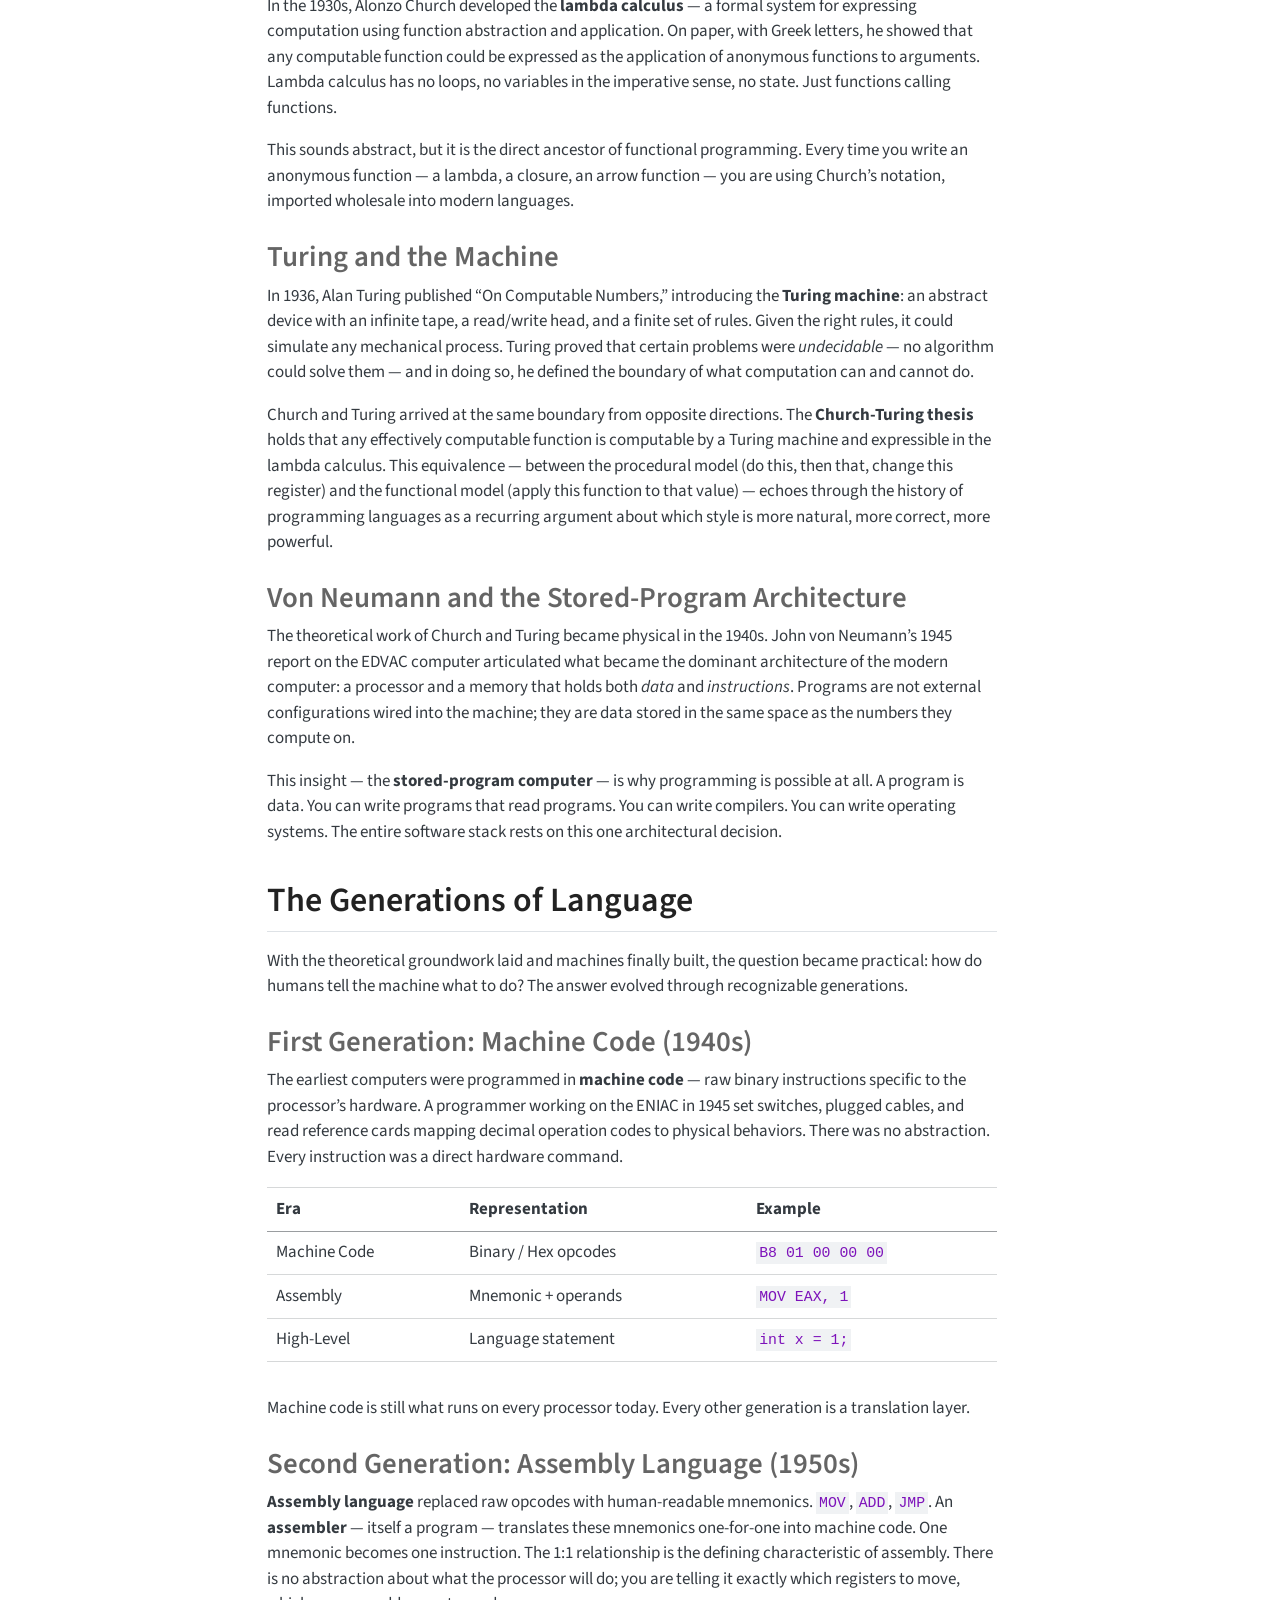
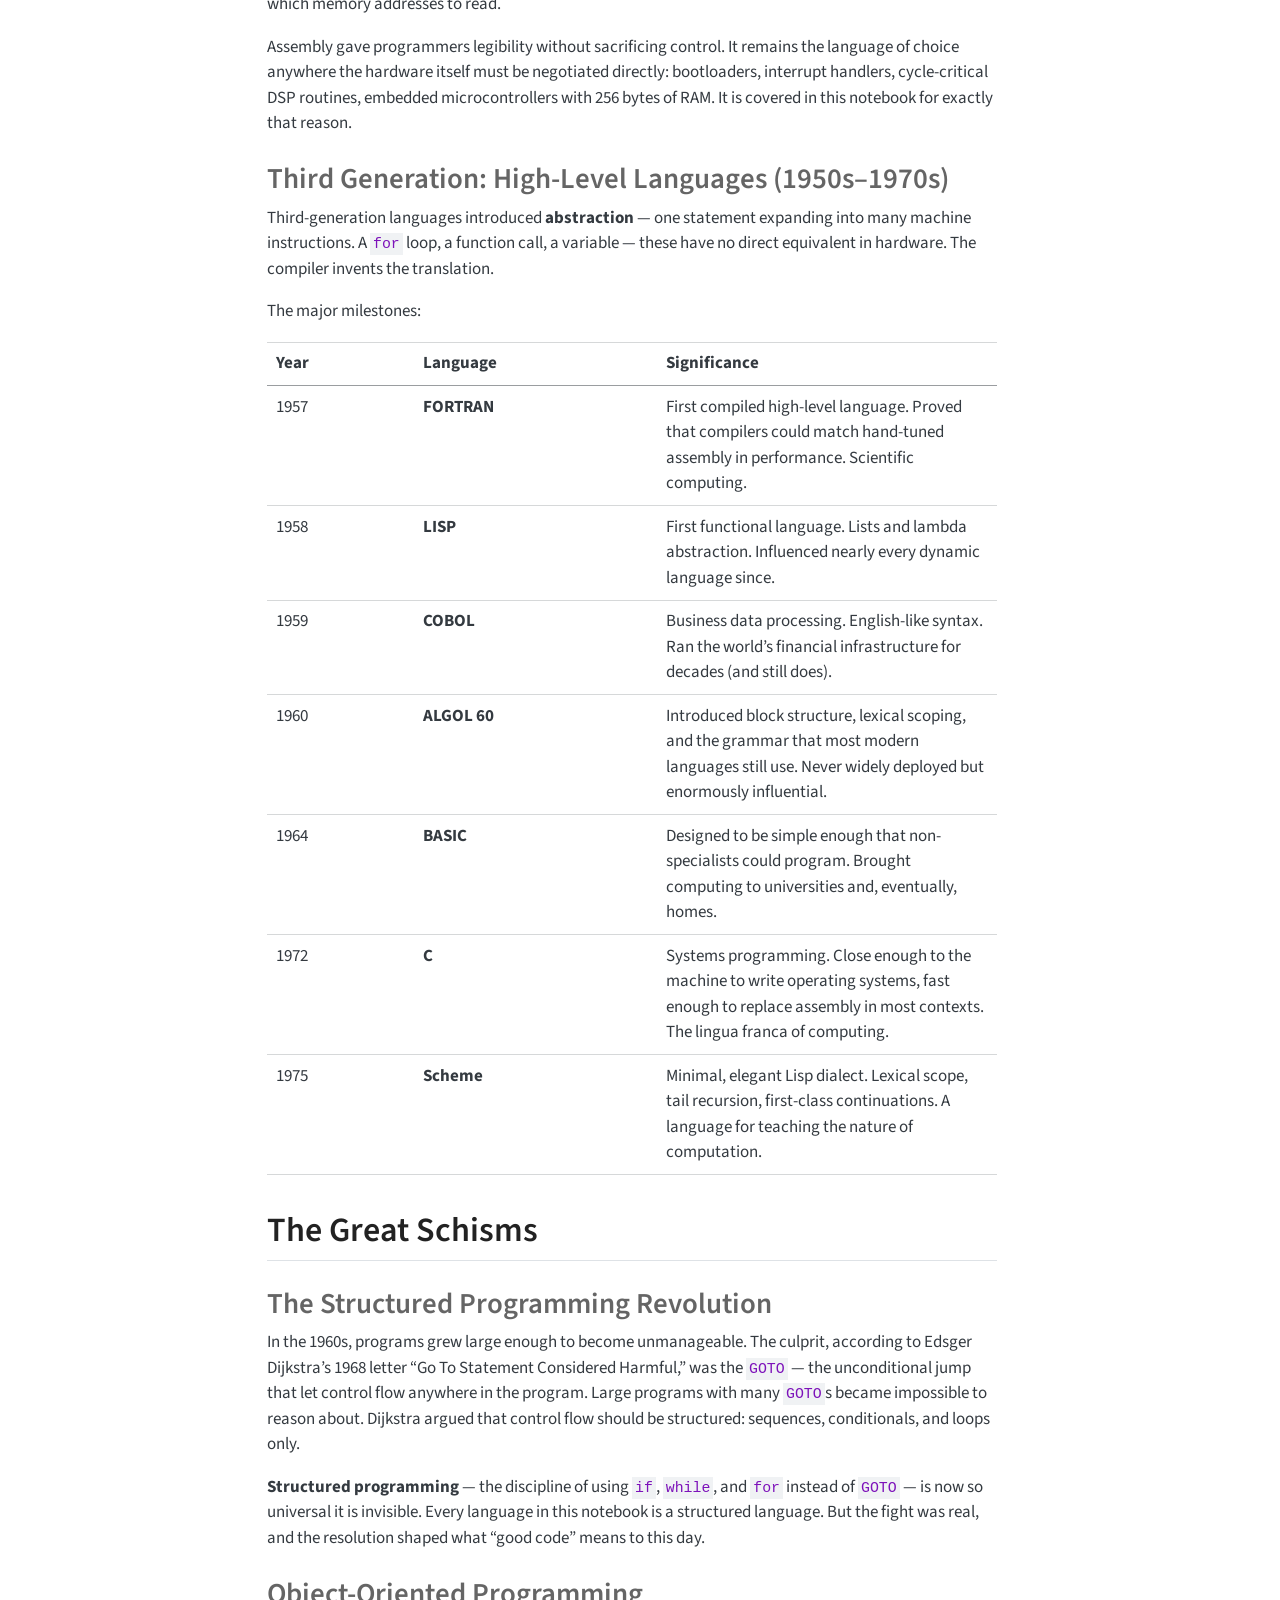
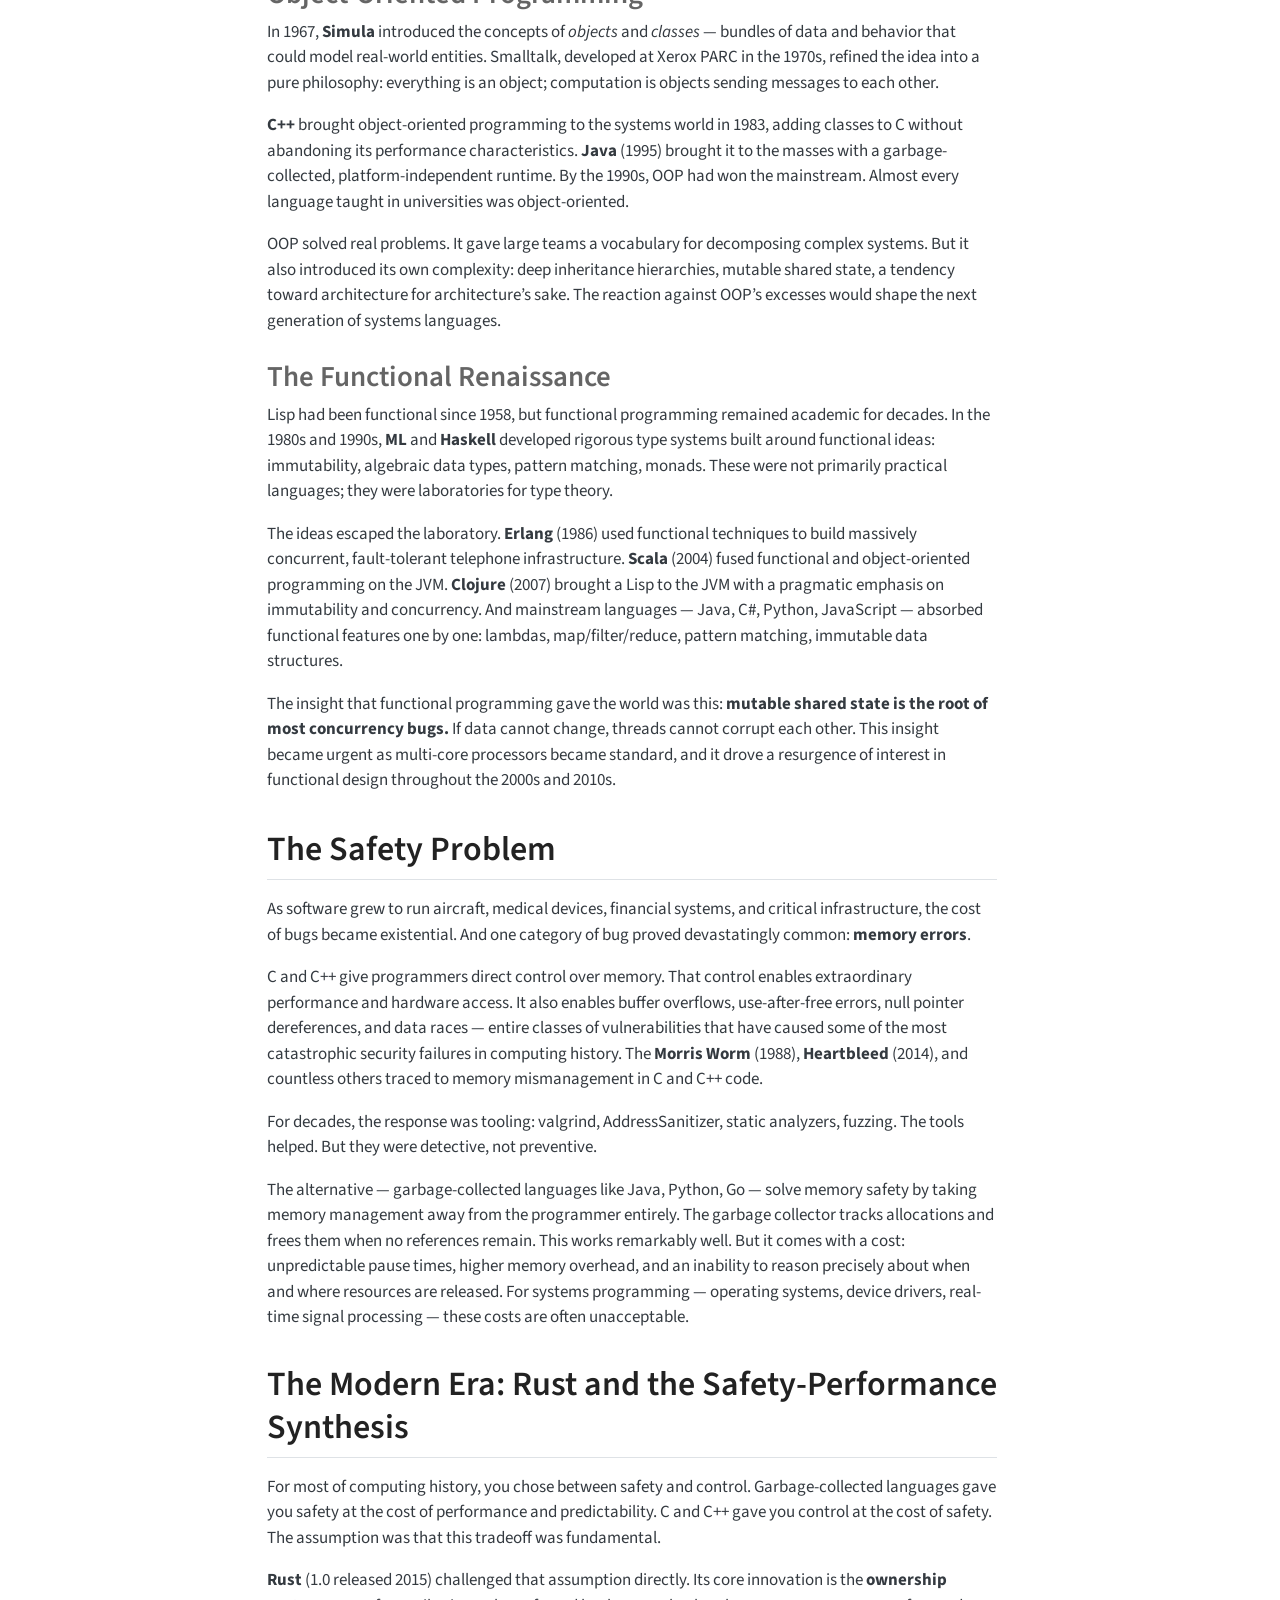
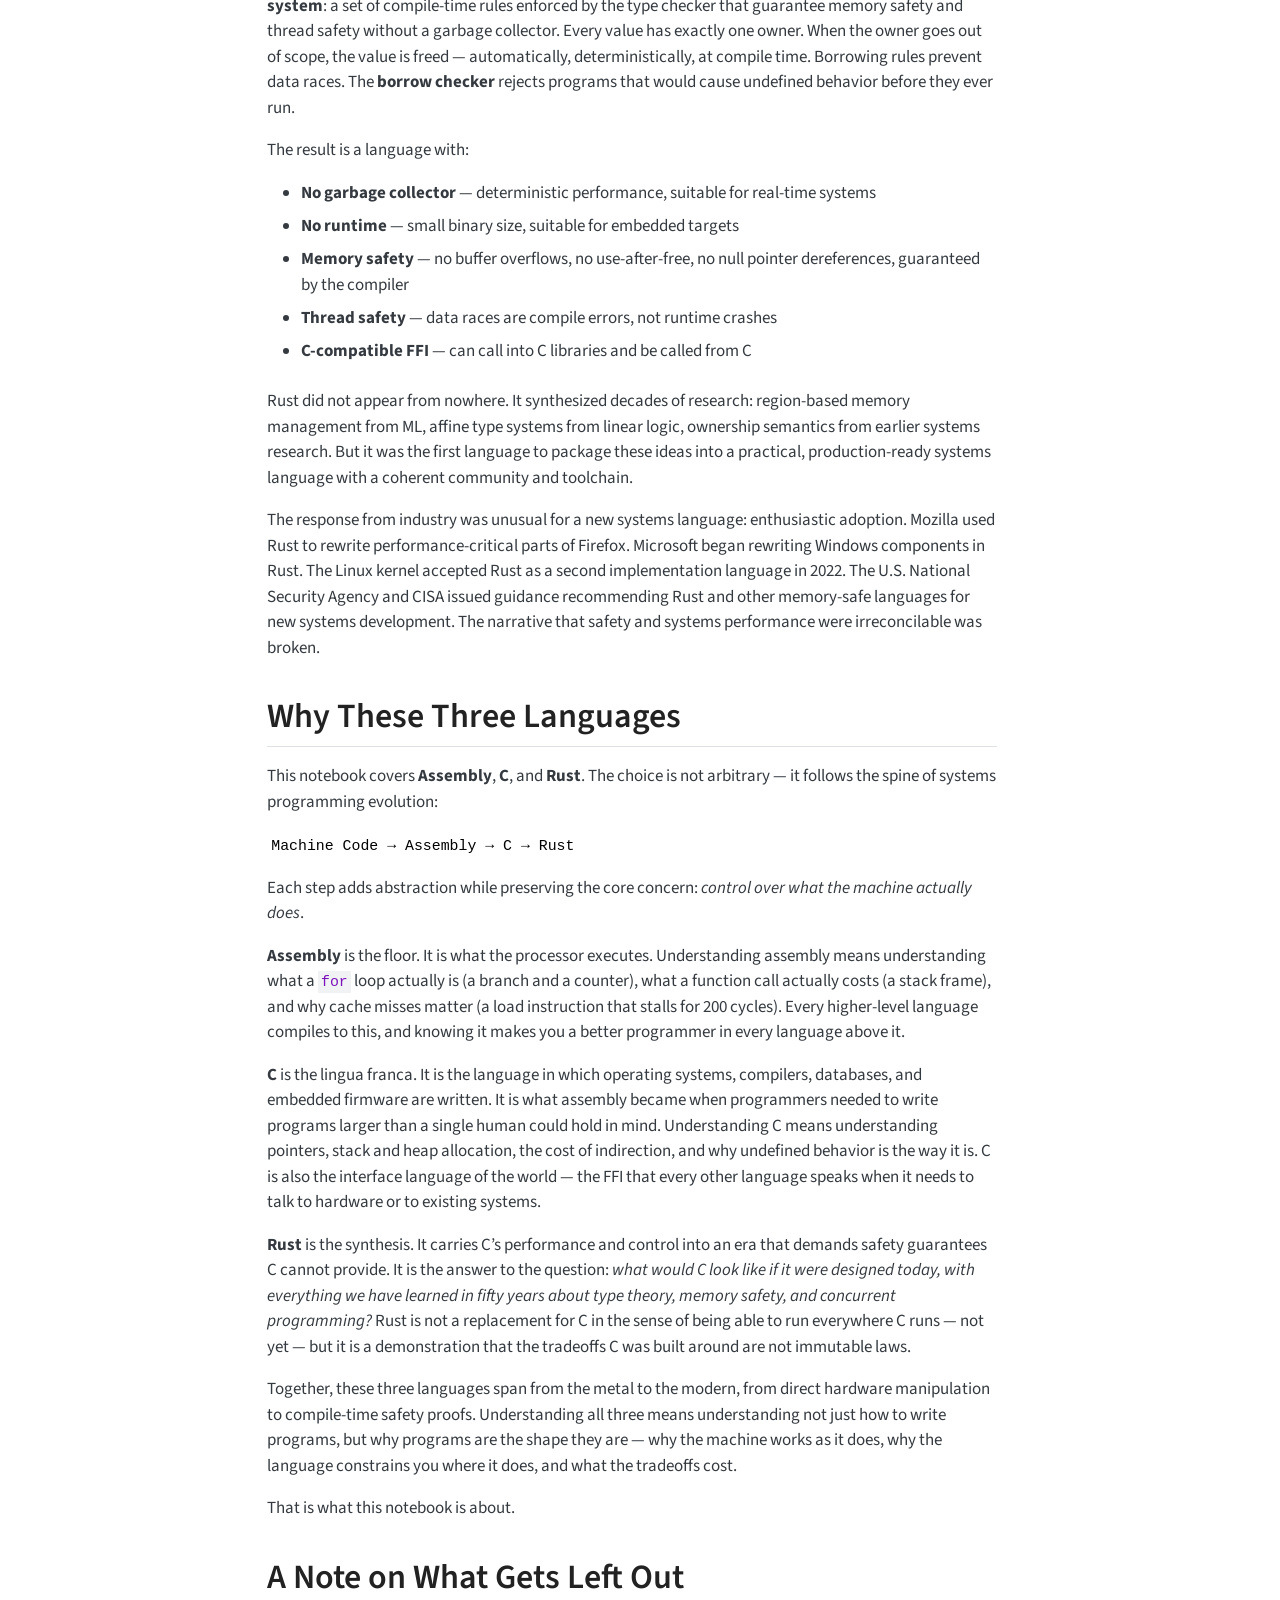
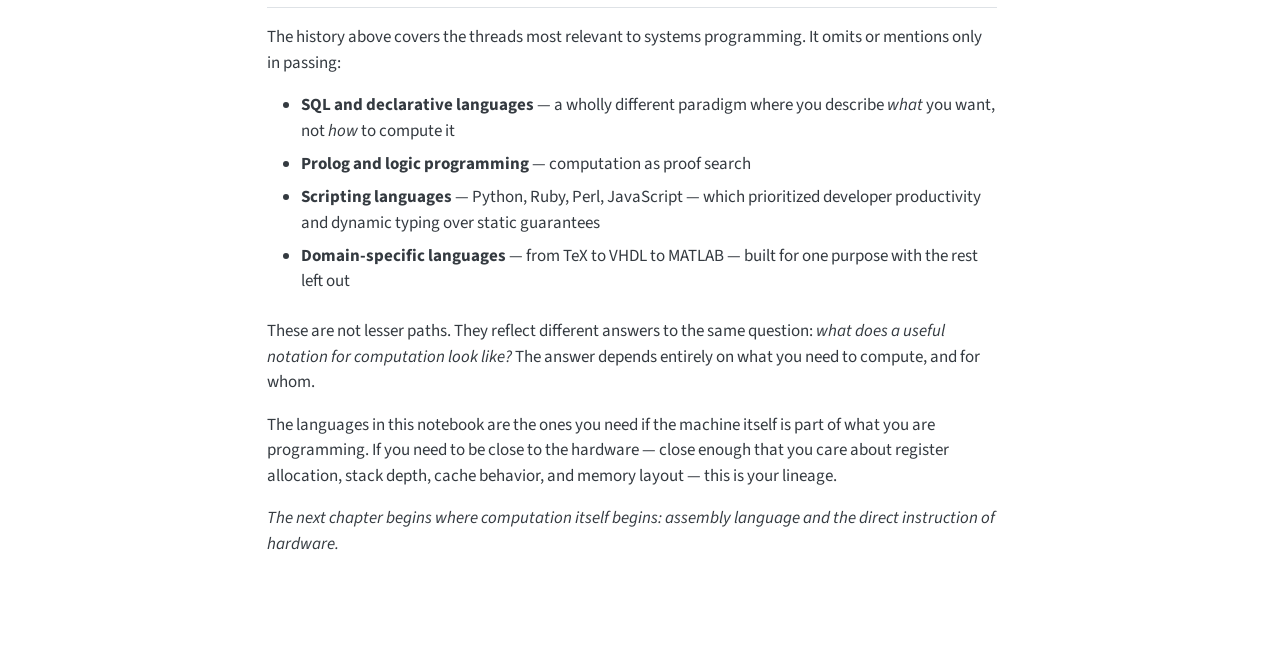
==== commit 0162cfe6: "Add python performance brief. Add to menu Rebuild" ====
--- a/docs/index.html
+++ b/docs/index.html
@@ -166,7 +166,7 @@
         <li class="sidebar-item sidebar-item-section">
       <div class="sidebar-item-container"> 
             <a class="sidebar-item-text sidebar-link text-start collapsed" data-bs-toggle="collapse" data-bs-target="#quarto-sidebar-section-2" role="navigation" aria-expanded="false">
- <span class="menu-text">Reference</span></a>
+ <span class="menu-text">Briefs</span></a>
           <a class="sidebar-item-toggle text-start collapsed" data-bs-toggle="collapse" data-bs-target="#quarto-sidebar-section-2" role="navigation" aria-expanded="false" aria-label="Toggle section">
             <i class="bi bi-chevron-right ms-2"></i>
           </a> 
@@ -174,20 +174,8 @@
       <ul id="quarto-sidebar-section-2" class="collapse list-unstyled sidebar-section depth1 ">  
           <li class="sidebar-item">
   <div class="sidebar-item-container"> 
-  <a href="./reference/assembly-pc.pdf" class="sidebar-item-text sidebar-link">
- <span class="menu-text">PC Assembly Language</span></a>
-  </div>
-</li>
-          <li class="sidebar-item">
-  <div class="sidebar-item-container"> 
-  <a href="./reference/cs-css-general.pdf" class="sidebar-item-text sidebar-link">
- <span class="menu-text">CSS Web Guide</span></a>
-  </div>
-</li>
-          <li class="sidebar-item">
-  <div class="sidebar-item-container"> 
-  <a href="./reference/cs-css-selectors.pdf" class="sidebar-item-text sidebar-link">
- <span class="menu-text">CSS Selector Guide</span></a>
+  <a href="./b-pyperf.html" class="sidebar-item-text sidebar-link">
+ <span class="menu-text">Python Performance Analysis</span></a>
   </div>
 </li>
       </ul>
@@ -195,12 +183,41 @@
         <li class="sidebar-item sidebar-item-section">
       <div class="sidebar-item-container"> 
             <a class="sidebar-item-text sidebar-link text-start collapsed" data-bs-toggle="collapse" data-bs-target="#quarto-sidebar-section-3" role="navigation" aria-expanded="false">
- <span class="menu-text">Appendix</span></a>
+ <span class="menu-text">Reference</span></a>
           <a class="sidebar-item-toggle text-start collapsed" data-bs-toggle="collapse" data-bs-target="#quarto-sidebar-section-3" role="navigation" aria-expanded="false" aria-label="Toggle section">
             <i class="bi bi-chevron-right ms-2"></i>
           </a> 
       </div>
       <ul id="quarto-sidebar-section-3" class="collapse list-unstyled sidebar-section depth1 ">  
+          <li class="sidebar-item">
+  <div class="sidebar-item-container"> 
+  <a href="./reference/assembly-pc.pdf" class="sidebar-item-text sidebar-link">
+ <span class="menu-text">PC Assembly Language</span></a>
+  </div>
+</li>
+          <li class="sidebar-item">
+  <div class="sidebar-item-container"> 
+  <a href="./reference/cs-css-general.pdf" class="sidebar-item-text sidebar-link">
+ <span class="menu-text">CSS Web Guide</span></a>
+  </div>
+</li>
+          <li class="sidebar-item">
+  <div class="sidebar-item-container"> 
+  <a href="./reference/cs-css-selectors.pdf" class="sidebar-item-text sidebar-link">
+ <span class="menu-text">CSS Selector Guide</span></a>
+  </div>
+</li>
+      </ul>
+  </li>
+        <li class="sidebar-item sidebar-item-section">
+      <div class="sidebar-item-container"> 
+            <a class="sidebar-item-text sidebar-link text-start collapsed" data-bs-toggle="collapse" data-bs-target="#quarto-sidebar-section-4" role="navigation" aria-expanded="false">
+ <span class="menu-text">Appendix</span></a>
+          <a class="sidebar-item-toggle text-start collapsed" data-bs-toggle="collapse" data-bs-target="#quarto-sidebar-section-4" role="navigation" aria-expanded="false" aria-label="Toggle section">
+            <i class="bi bi-chevron-right ms-2"></i>
+          </a> 
+      </div>
+      <ul id="quarto-sidebar-section-4" class="collapse list-unstyled sidebar-section depth1 ">  
           <li class="sidebar-item">
   <div class="sidebar-item-container"> 
   <a href="./glossary.html" class="sidebar-item-text sidebar-link">
--- a/docs/styles.css
+++ b/docs/styles.css
@@ -45,7 +45,7 @@
 
 li {
   /* We have a lot of equations in lists and they get very dense */
-  padding-bottom: 0.15em;
+  padding-bottom: 0.45em;
 }
 
 /*
@@ -92,6 +92,7 @@
 .panel-h6,
 /* dialog style heading */
 .proof-ce,
+.quote,
 .solution-ce,
 .stdout,
 .theorem,
@@ -129,6 +130,7 @@
 .panel-h6::before,
 .proof-ce::before,
 .proof-ce:not([data-label])::before,
+.quote::before,
 .solution-ce::before,
 .solution-ce:not([data-label])::before,
 .theorem::before,
@@ -154,6 +156,7 @@
 .oracle::before,
 .panel::before,
 .proof-ce::before,
+.quote::before,
 .solution-ce::before,
 .theorem::before {
   content: attr(data-label);
@@ -218,7 +221,8 @@
 }
 
 .explanation,
-.exploration {
+.exploration,
+.quote {
   background-color: #f7fff5;
 }
 
@@ -375,11 +379,13 @@
   ```
 */
 .subheading>p {
+  border-radius: 4px;
+  box-shadow: 2px 2px 7px 0px rgba(0, 0, 0, 0.3);
   display: inline-block;
   background-color: #f0f0f4;
   color: #787878;
   font-weight: 800;
-  padding: 0px 4px;
+  padding: 2px 4px;
 }
 
 .theorem {
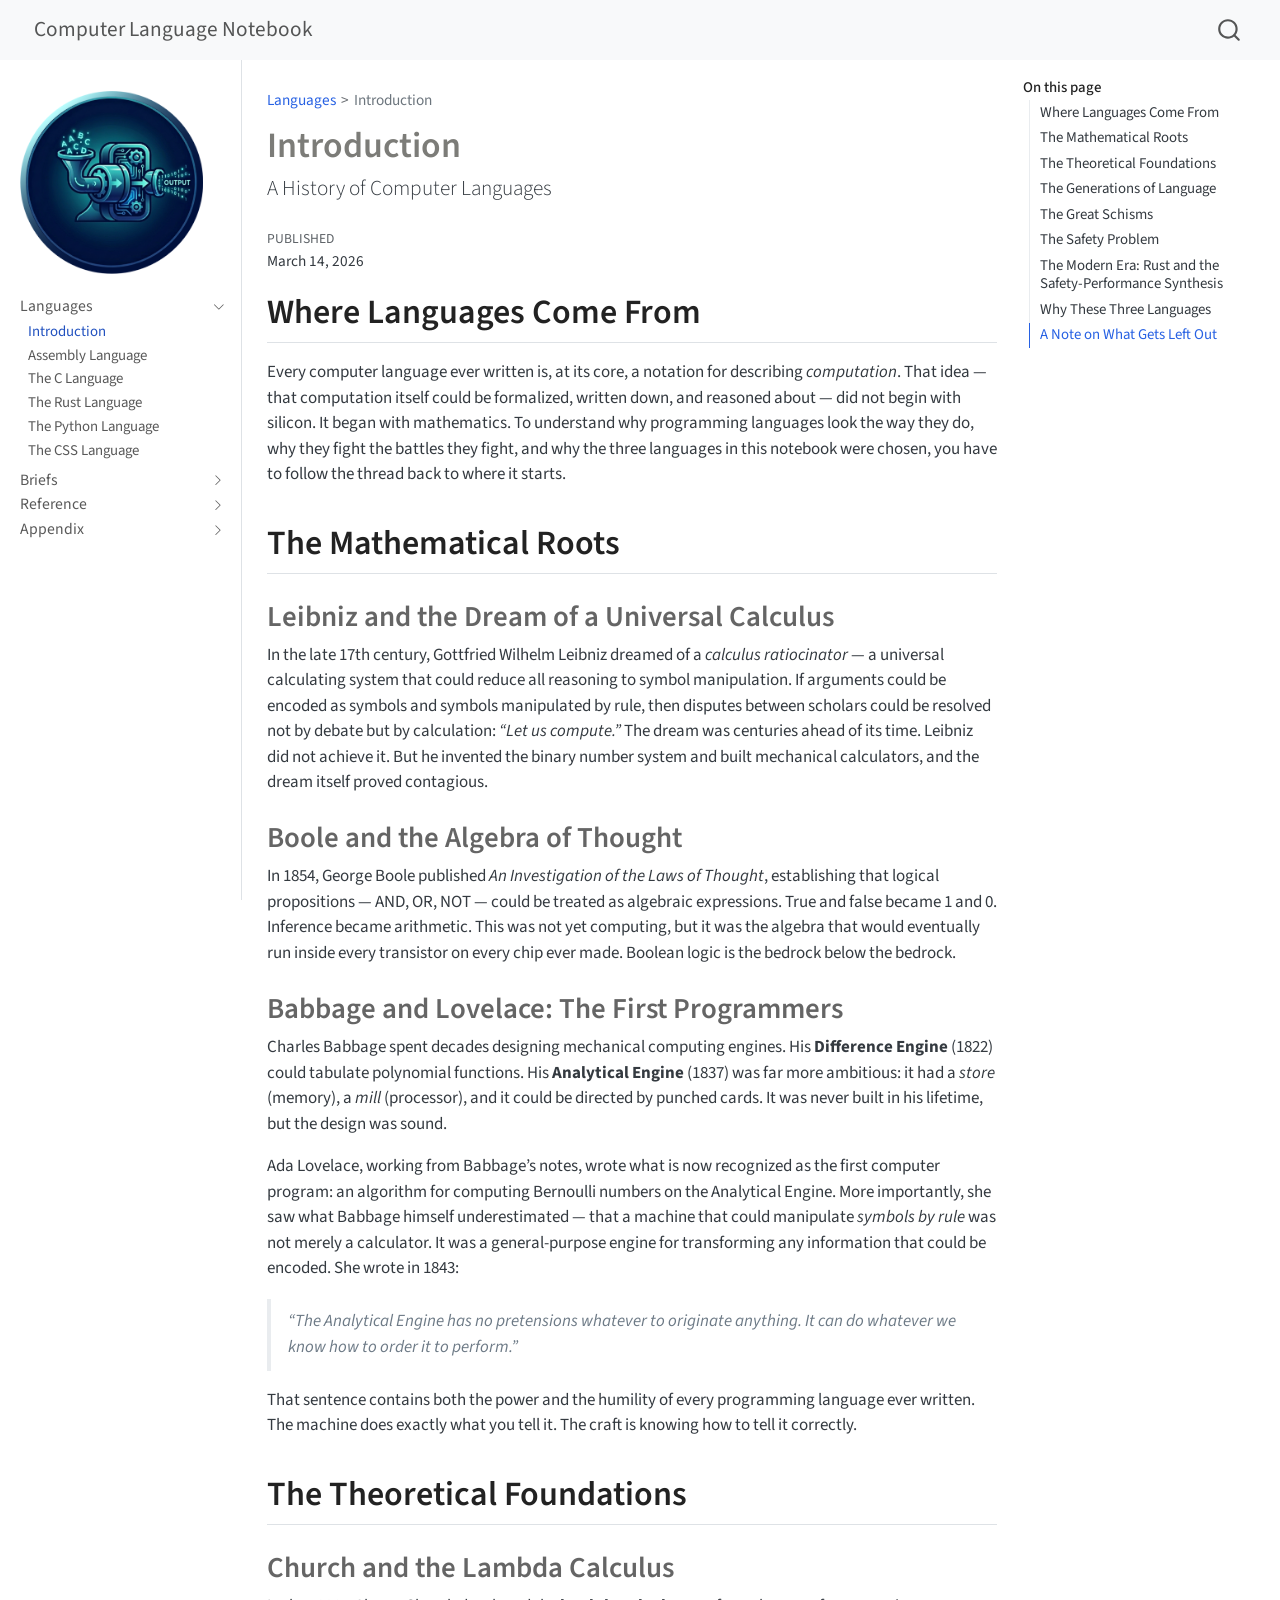
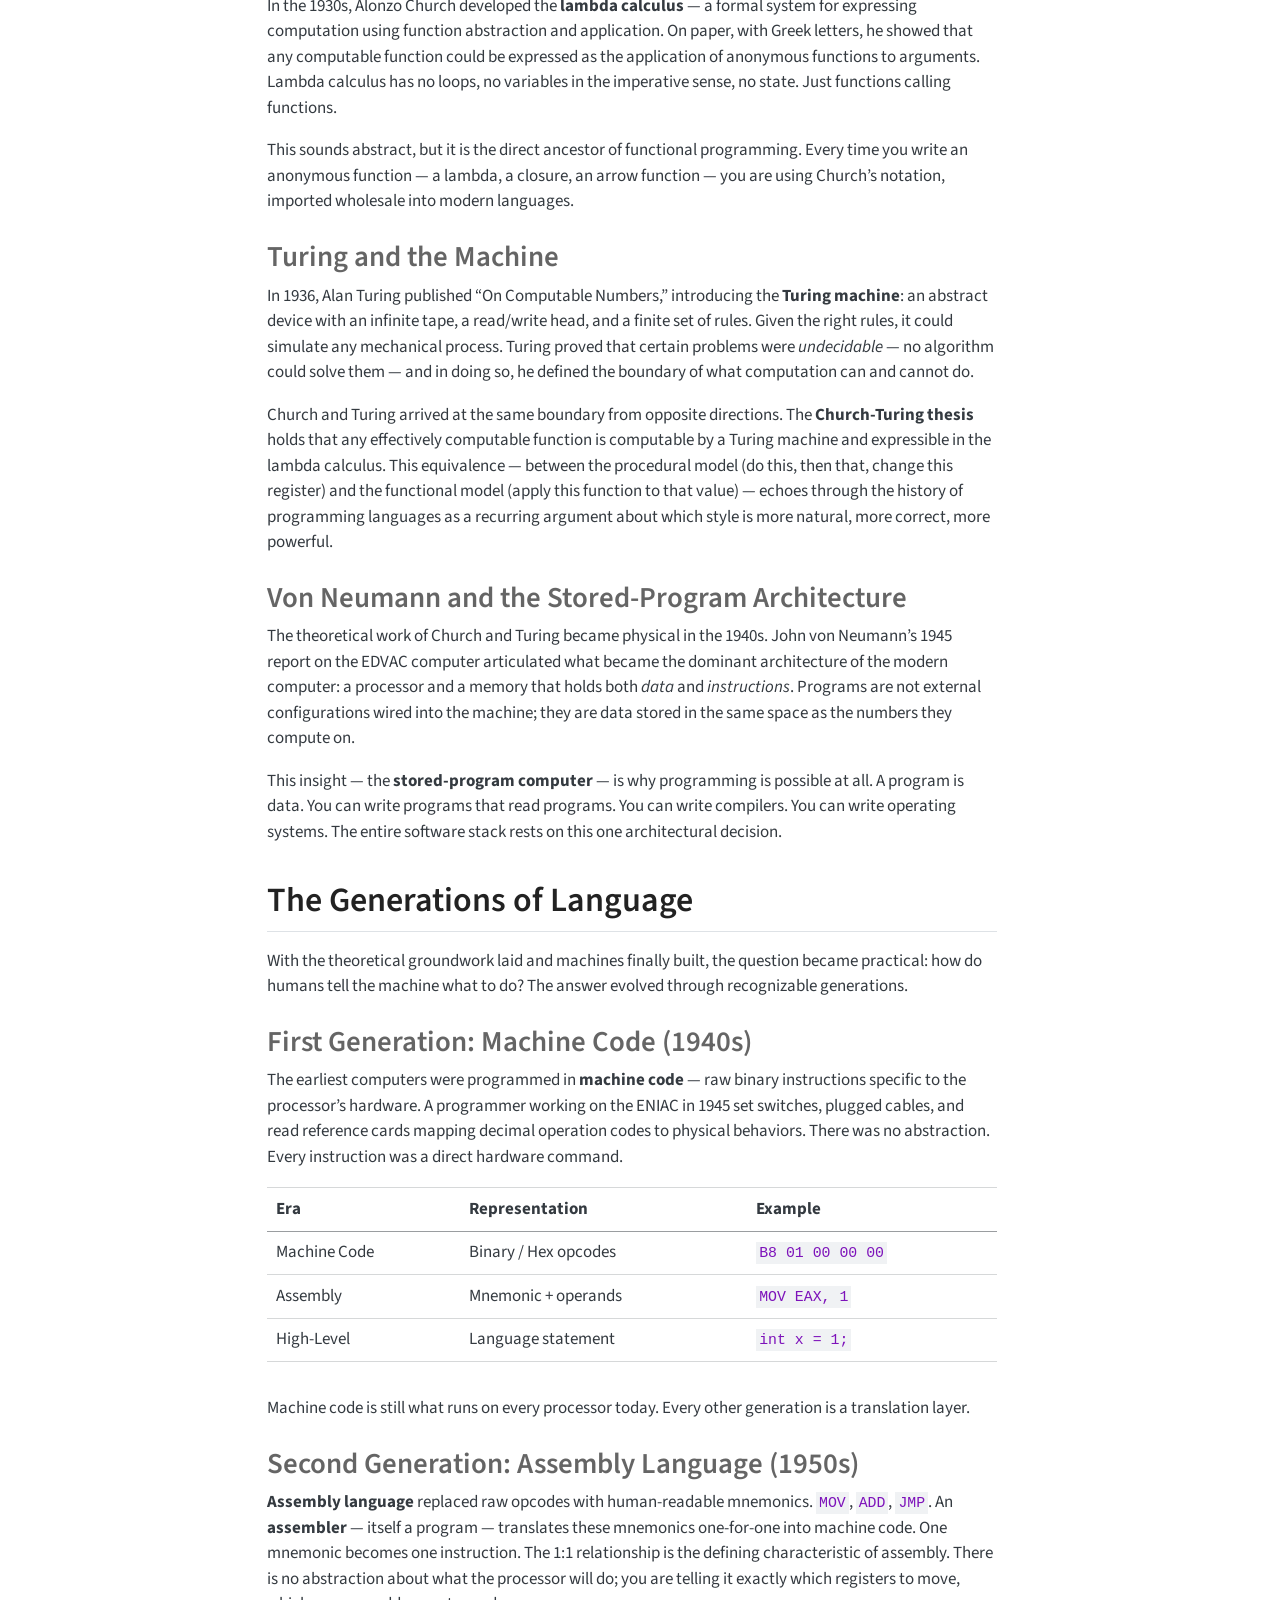
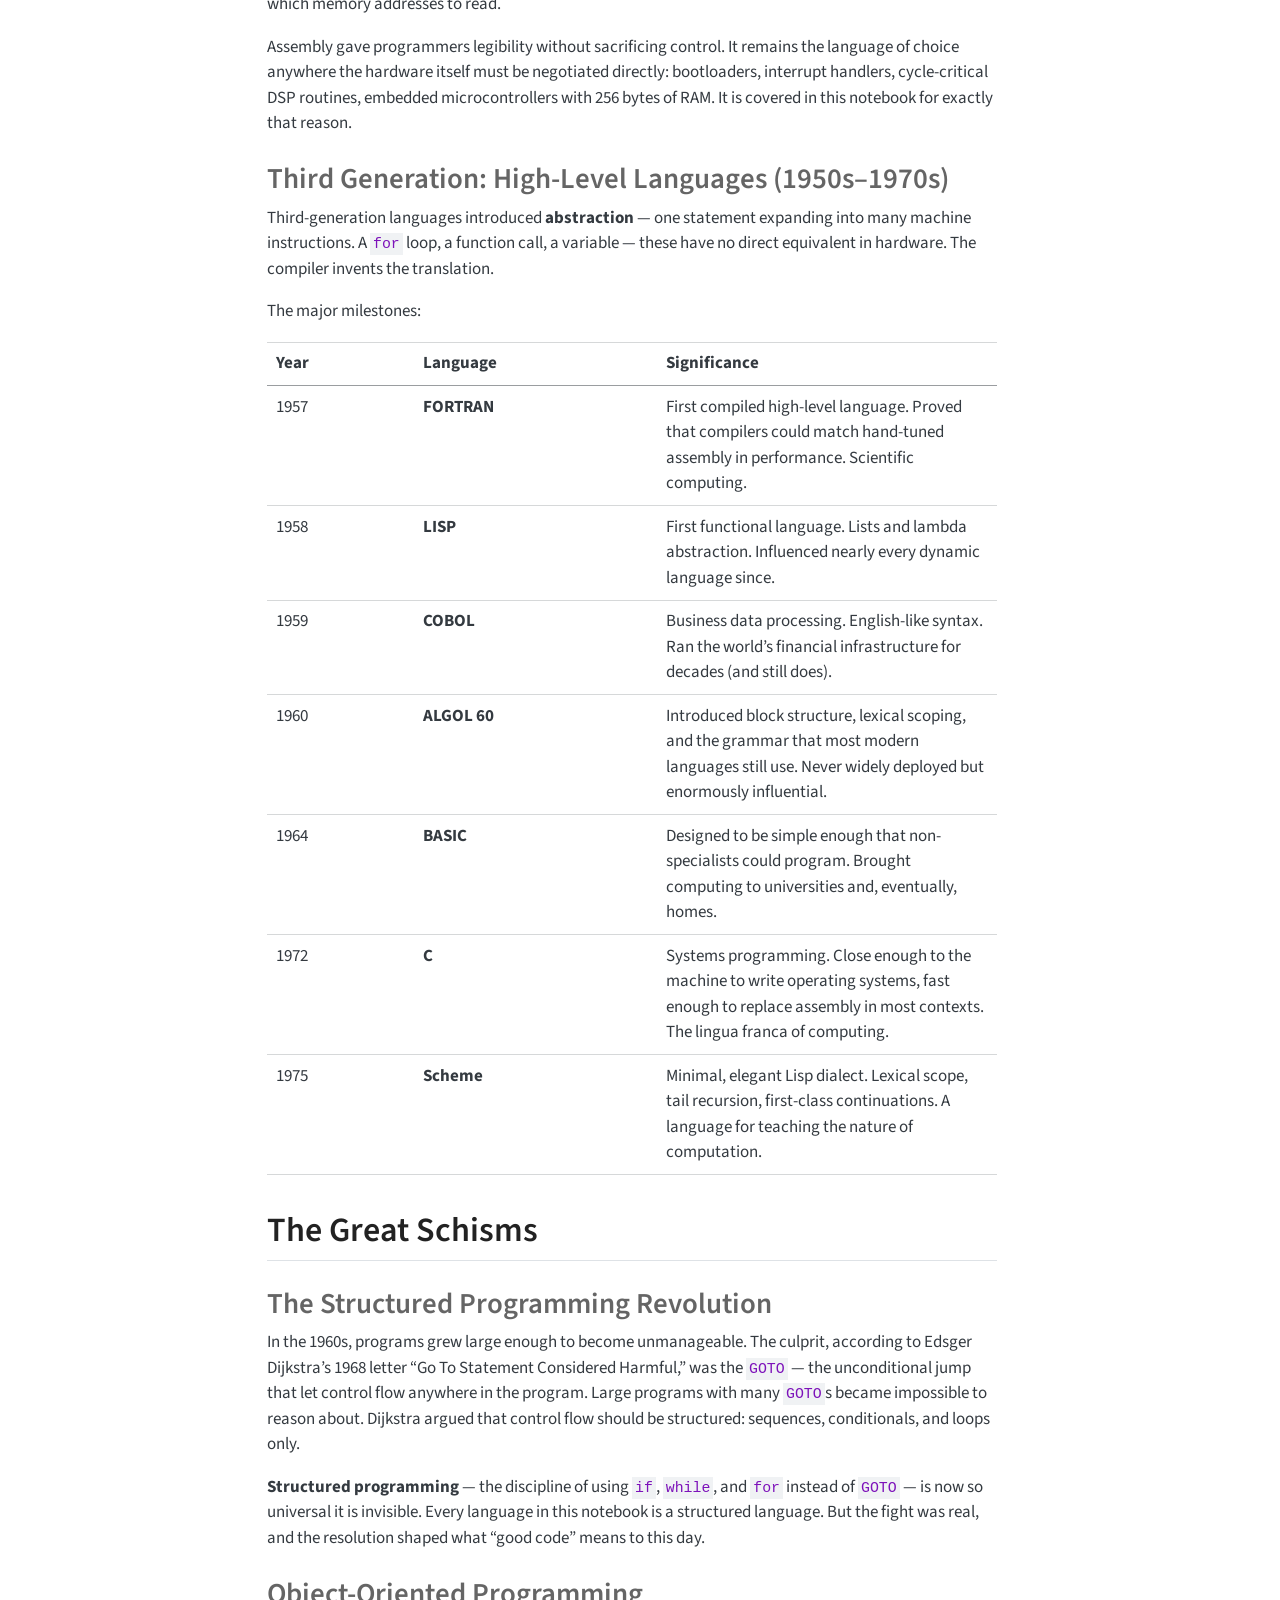
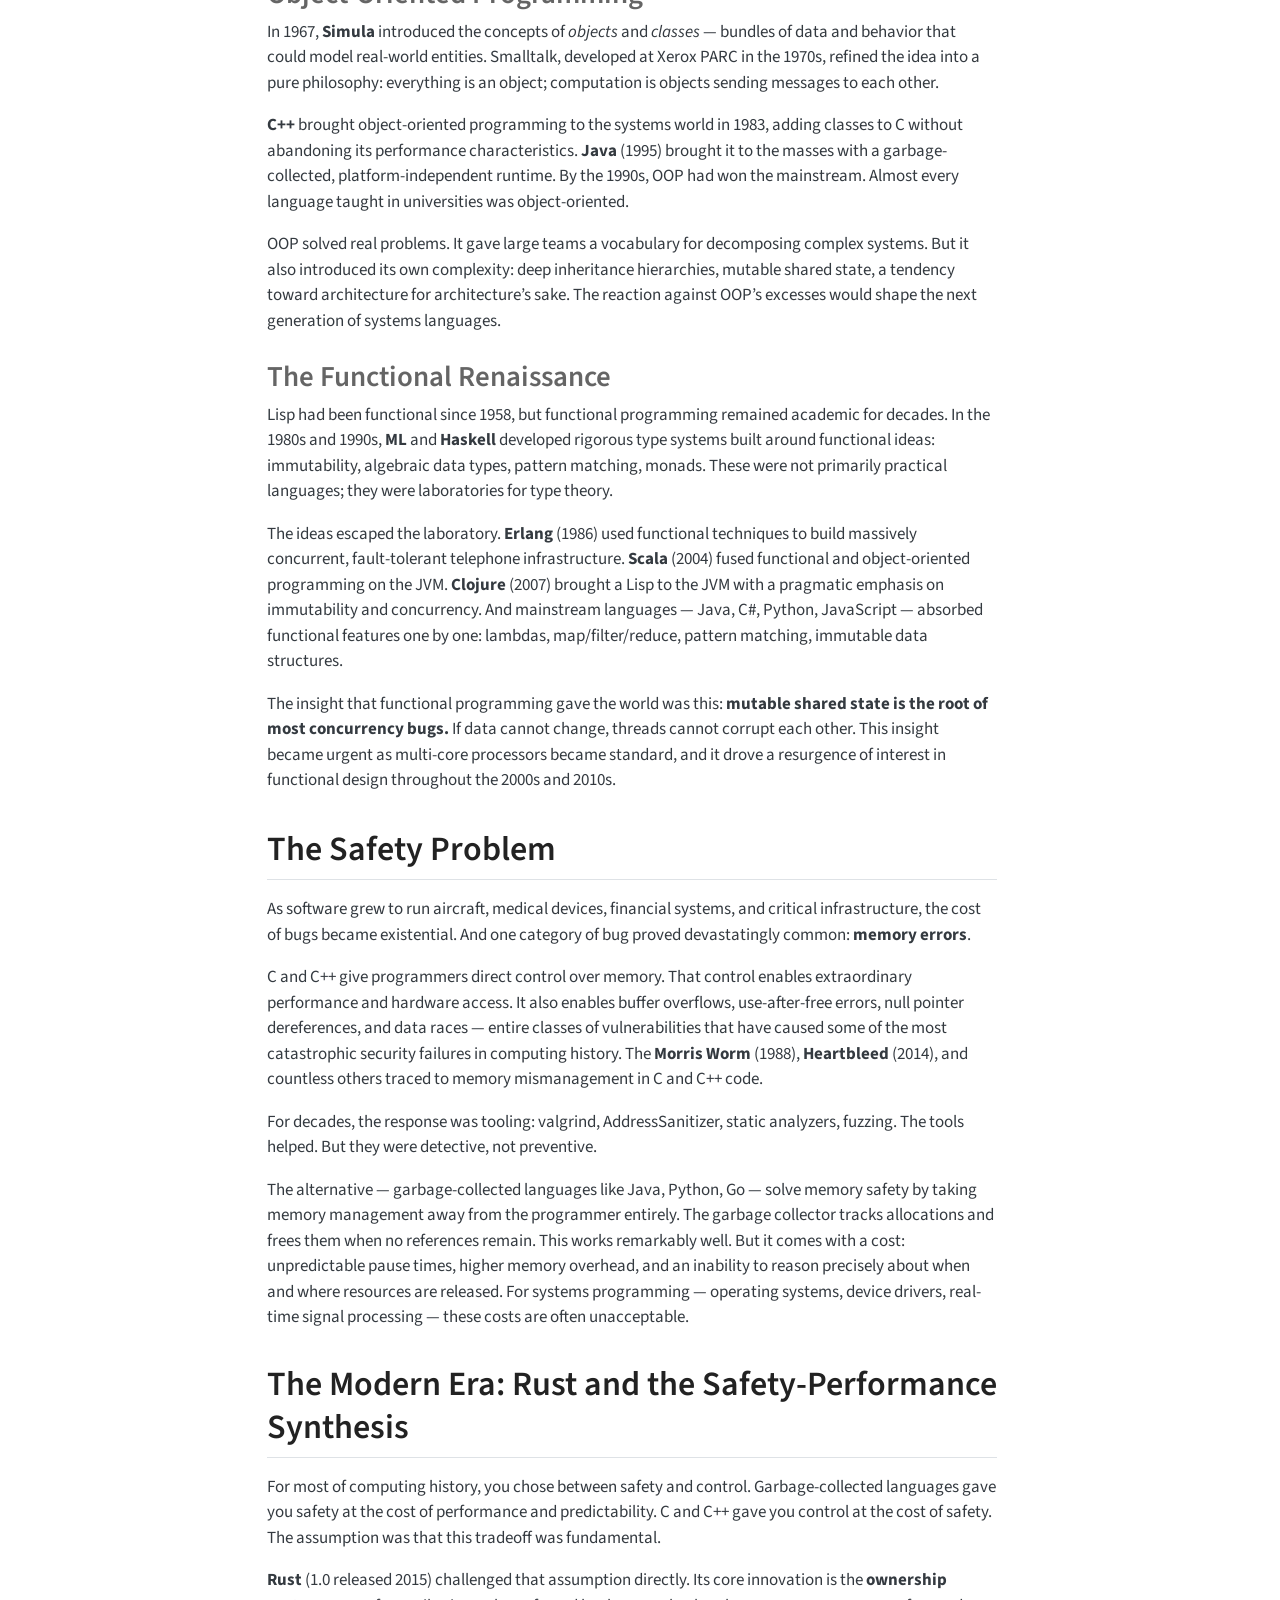
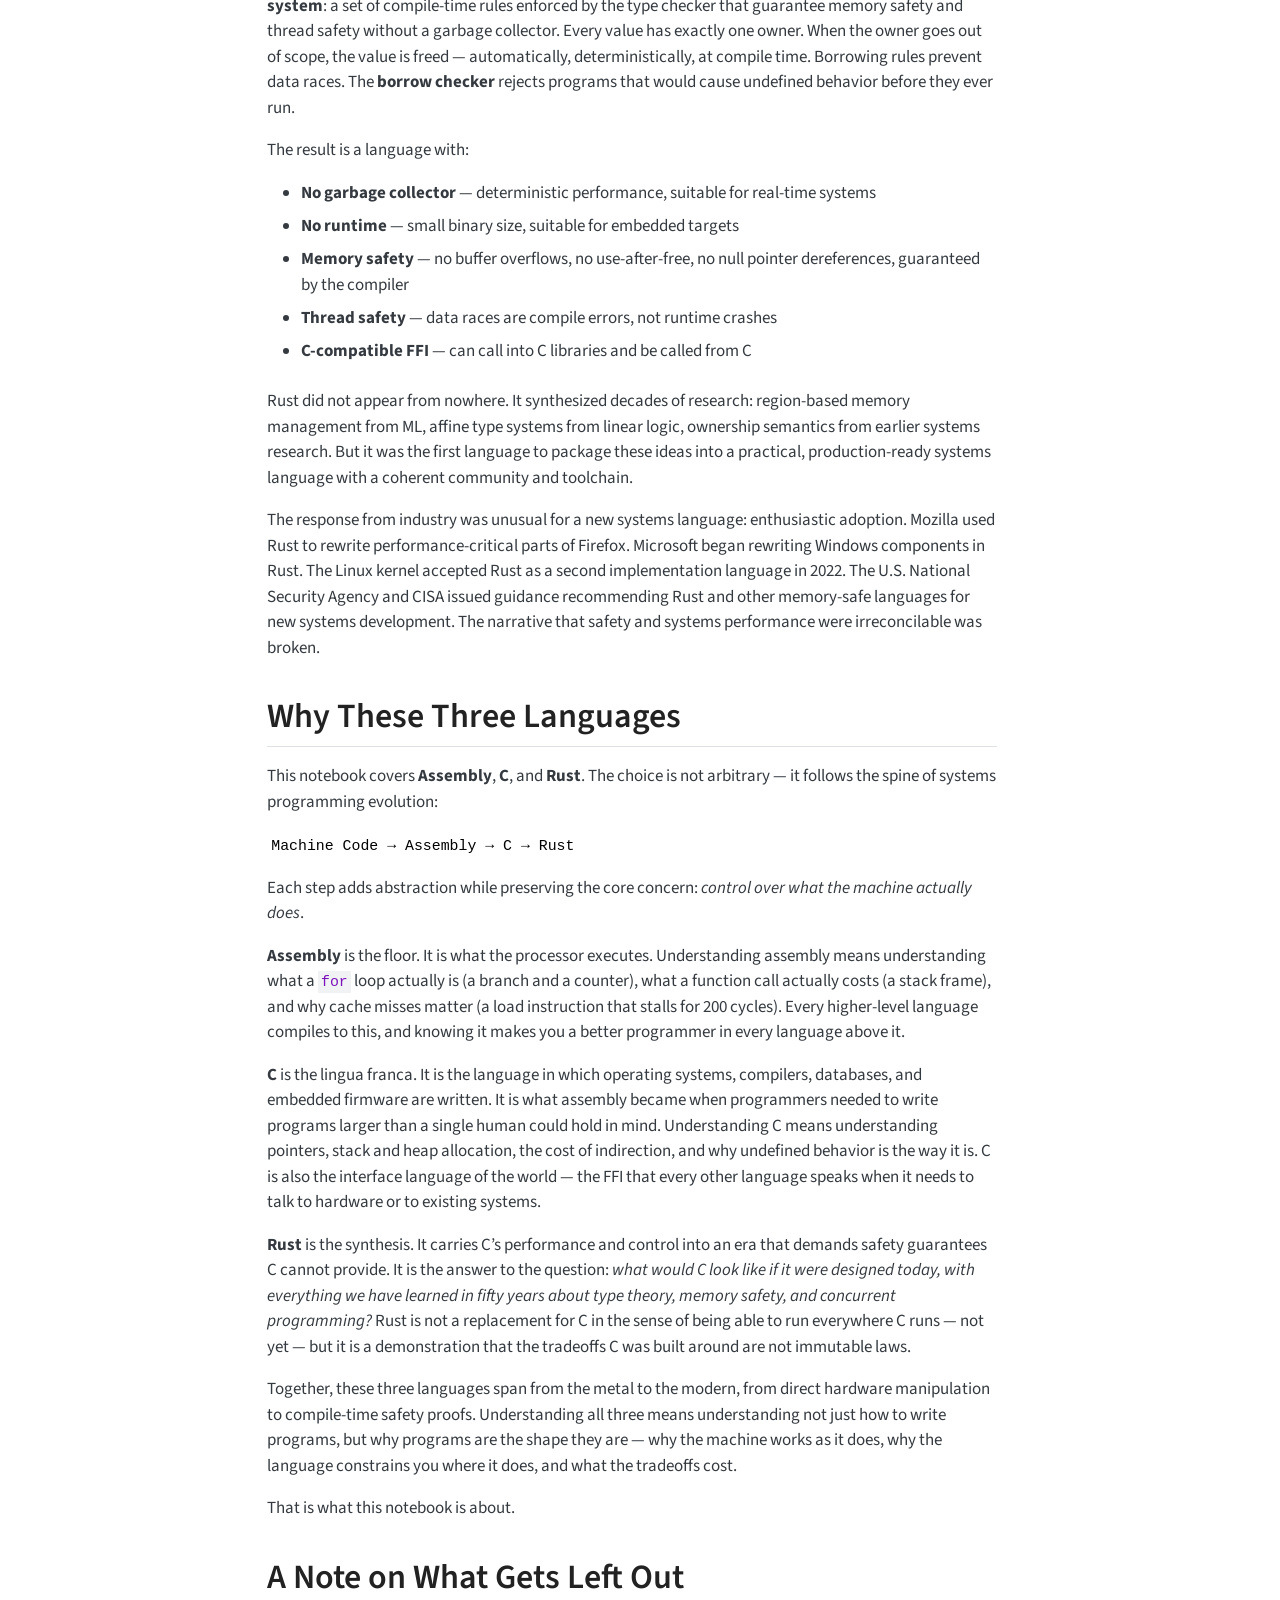
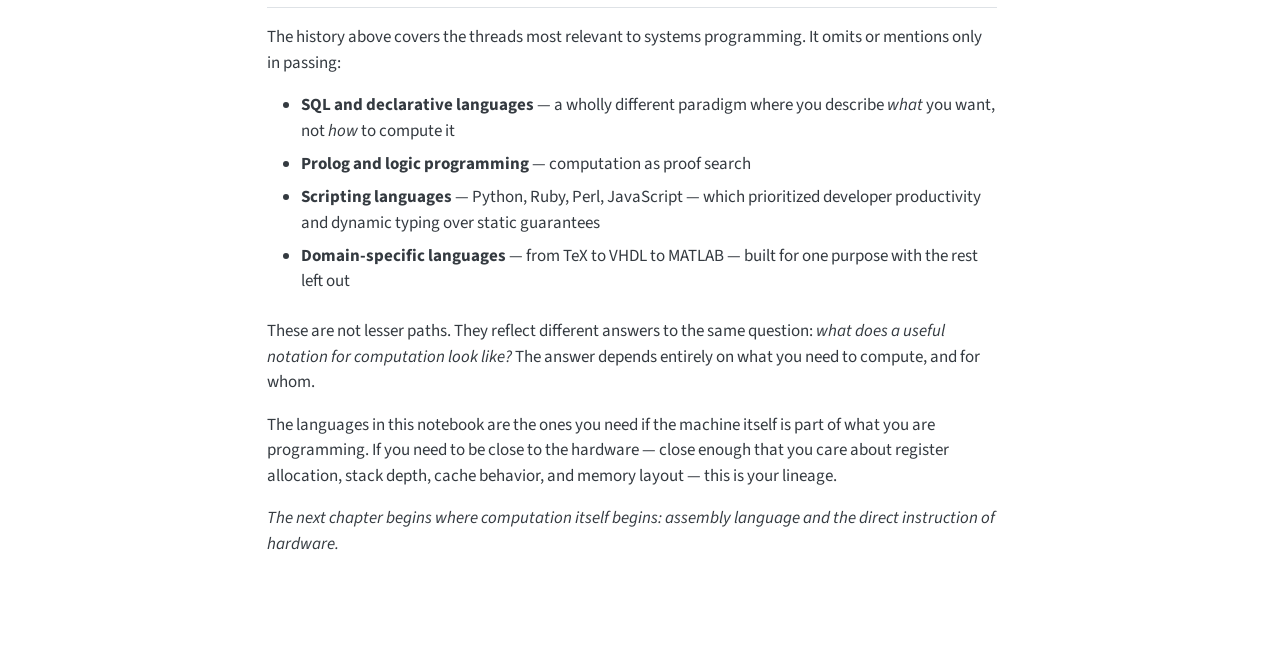
==== commit 7e129ba0: "Taking most of the PR feedback." ====
--- a/docs/index.html
+++ b/docs/index.html
@@ -151,14 +151,14 @@
 </li>
           <li class="sidebar-item">
   <div class="sidebar-item-container"> 
+  <a href="./python.html" class="sidebar-item-text sidebar-link">
+ <span class="menu-text">The Python Language</span></a>
+  </div>
+</li>
+          <li class="sidebar-item">
+  <div class="sidebar-item-container"> 
   <a href="./css.html" class="sidebar-item-text sidebar-link">
  <span class="menu-text">The CSS Language</span></a>
-  </div>
-</li>
-          <li class="sidebar-item">
-  <div class="sidebar-item-container"> 
-  <a href="./python.html" class="sidebar-item-text sidebar-link">
- <span class="menu-text">The Python Language</span></a>
   </div>
 </li>
       </ul>
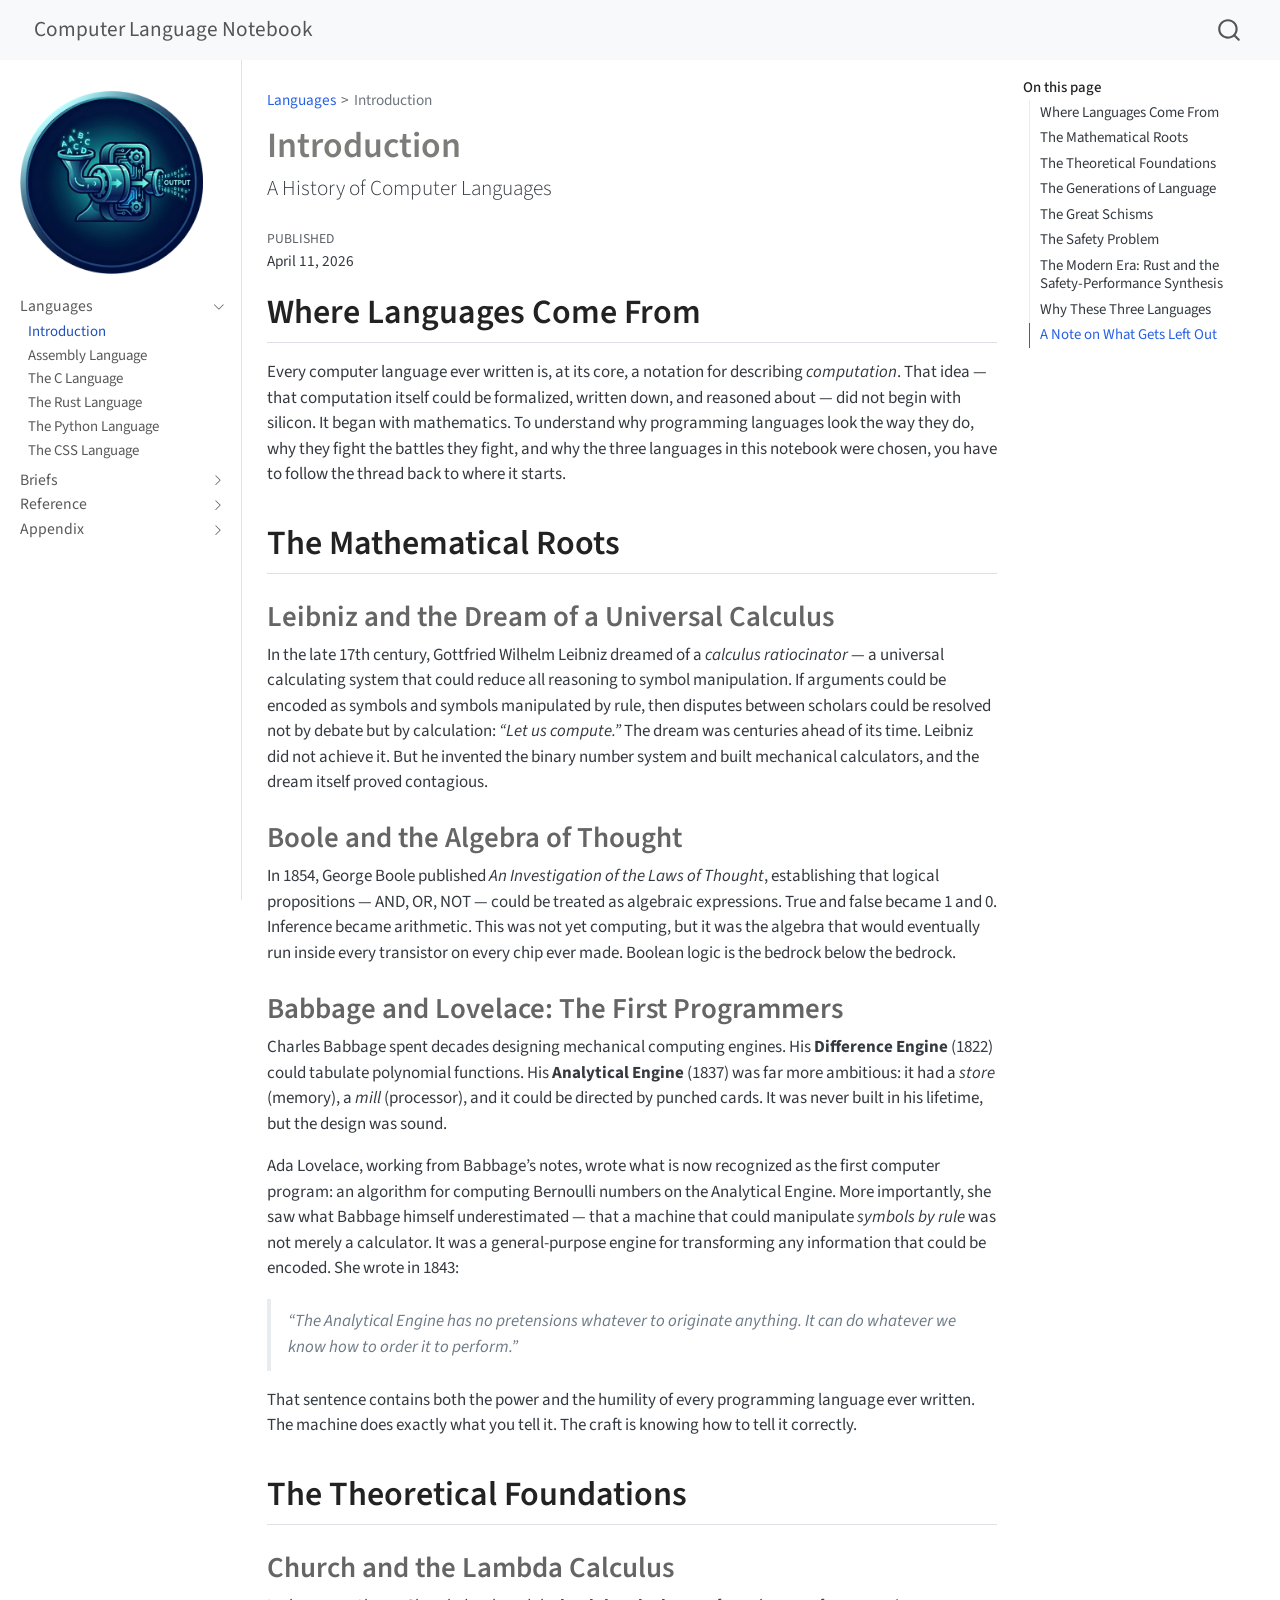
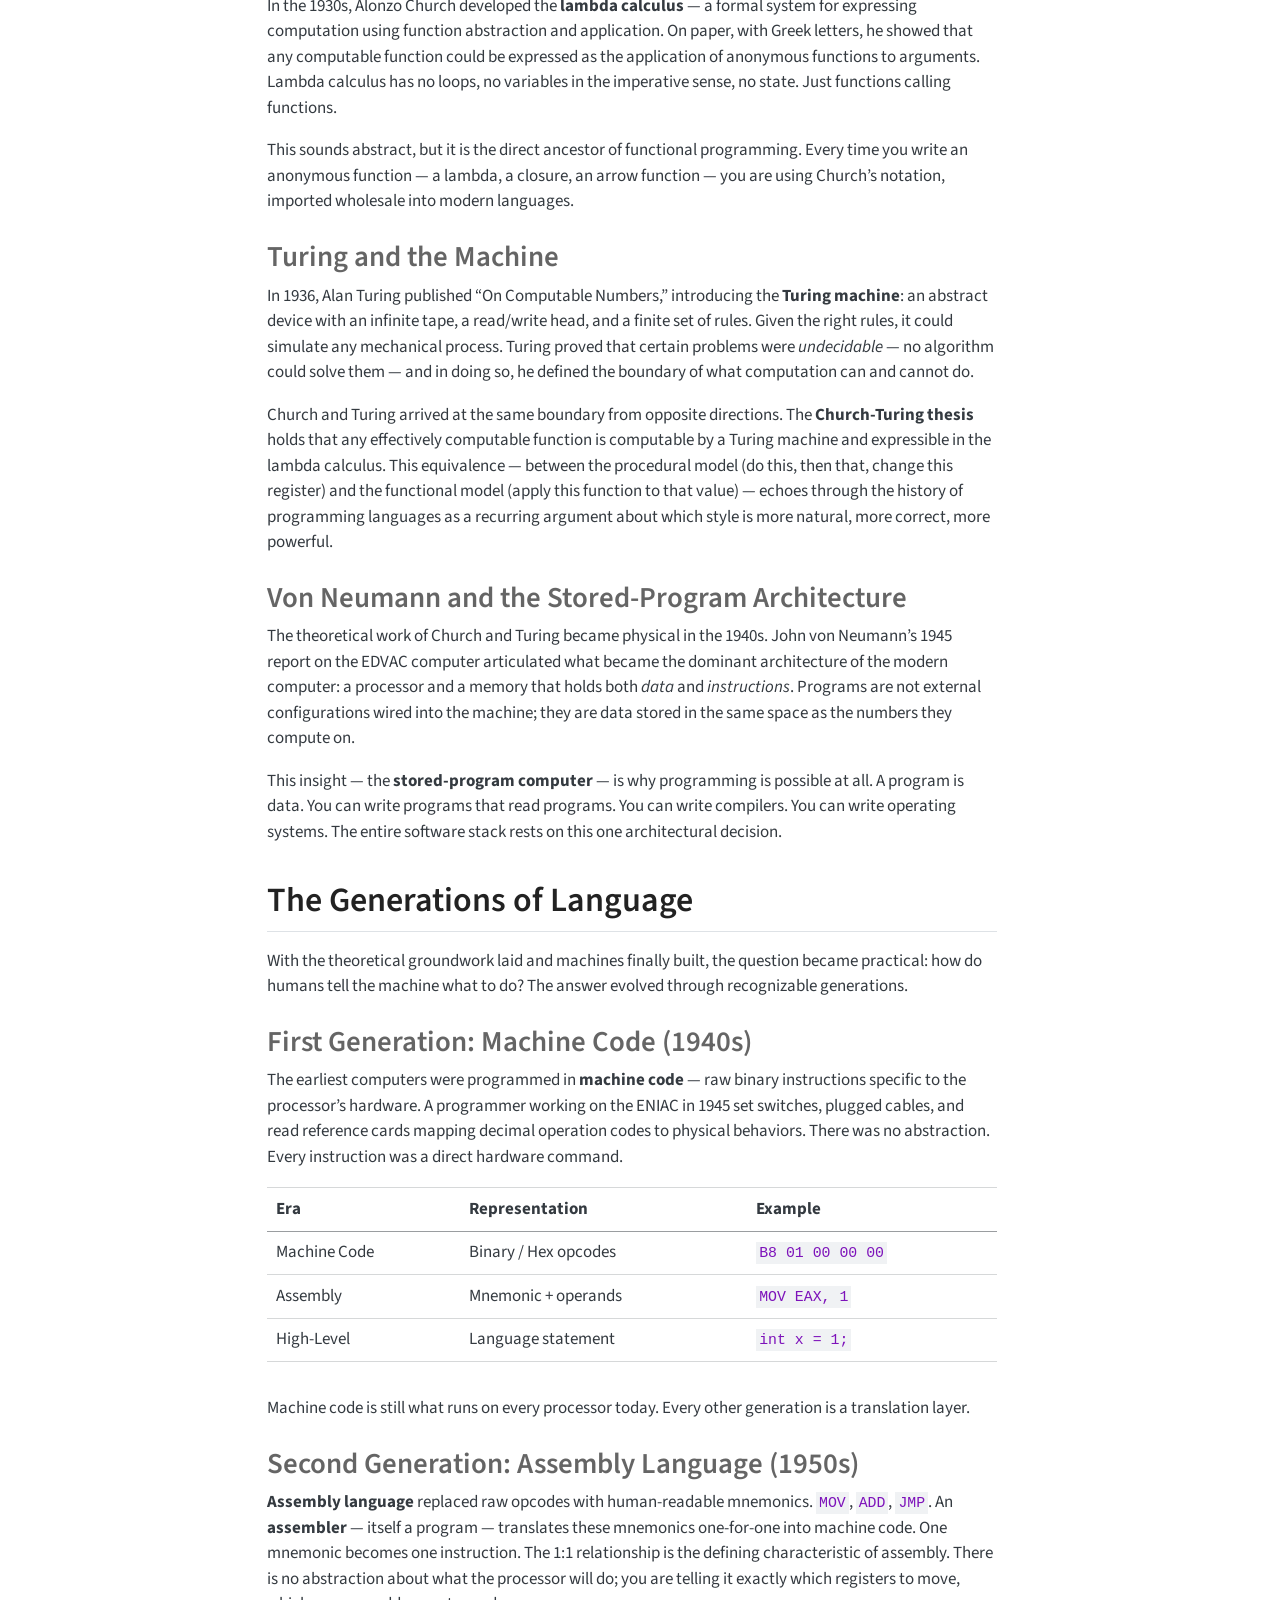
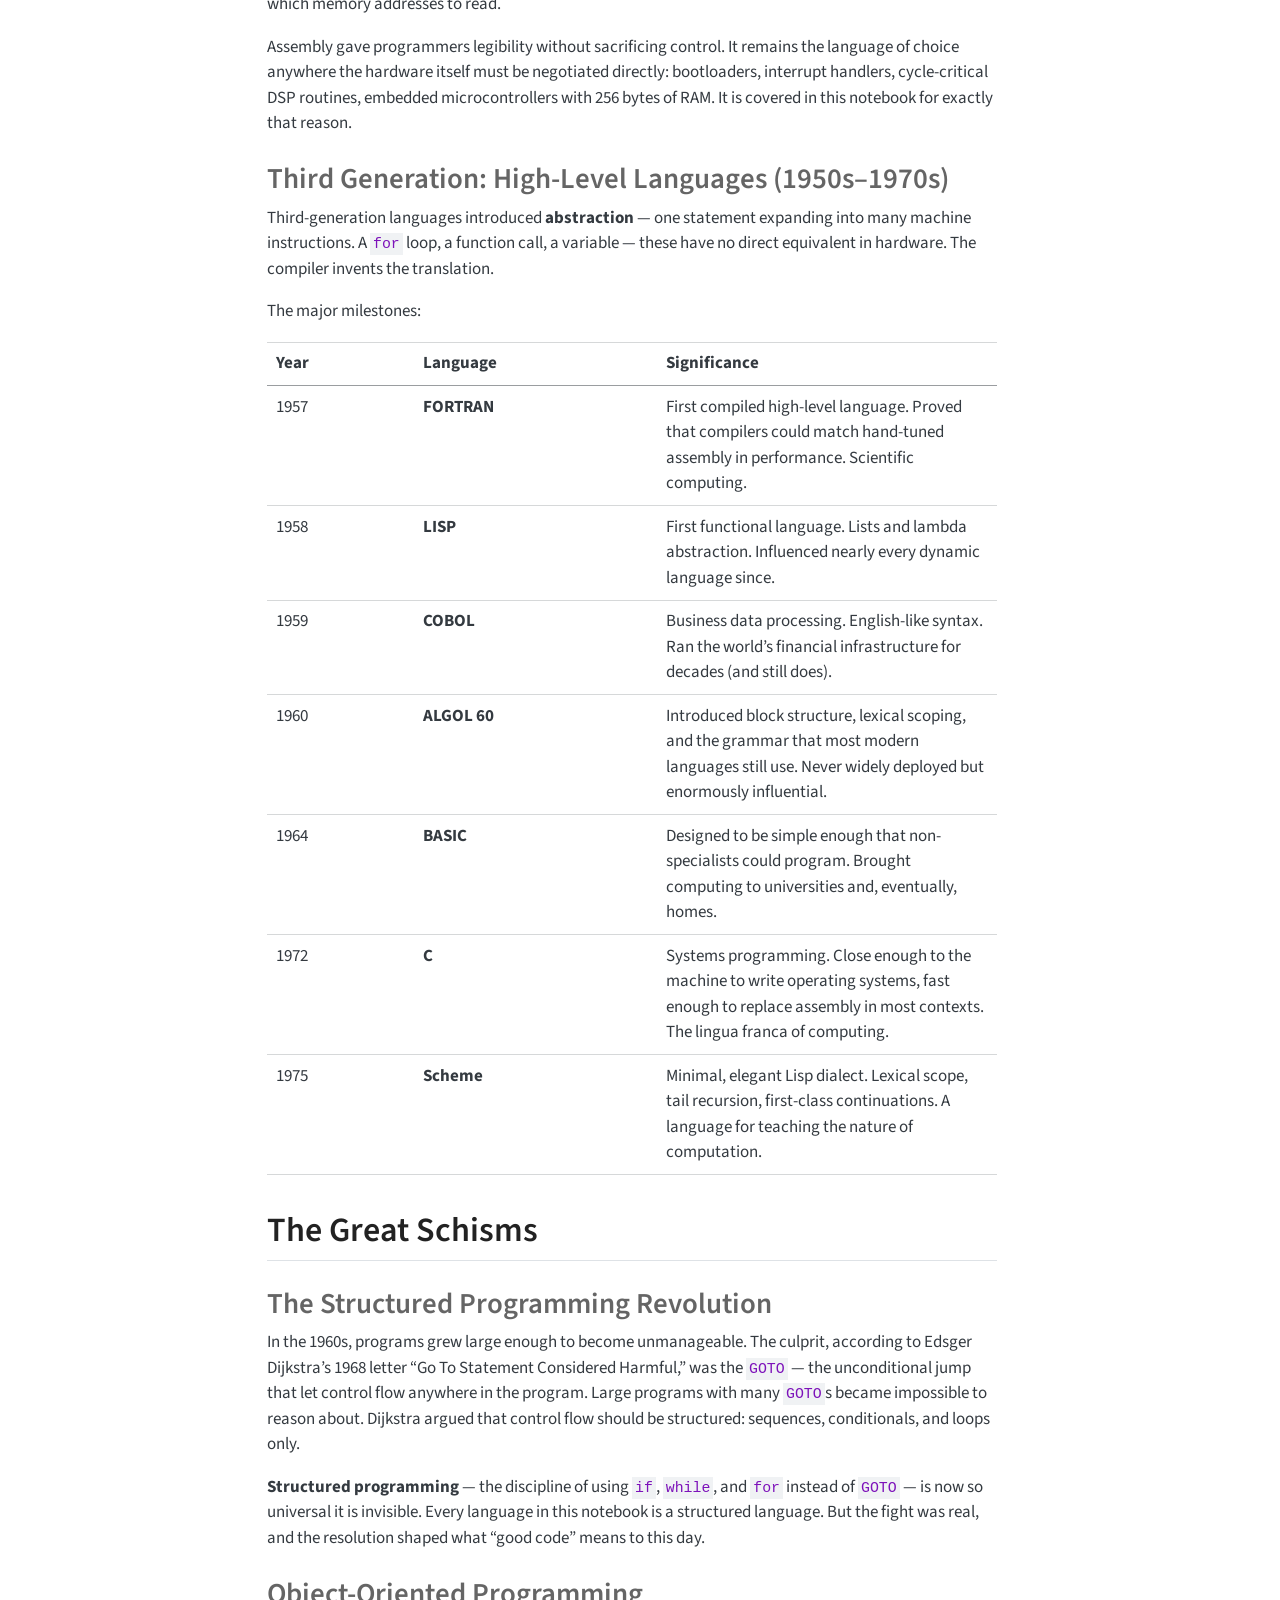
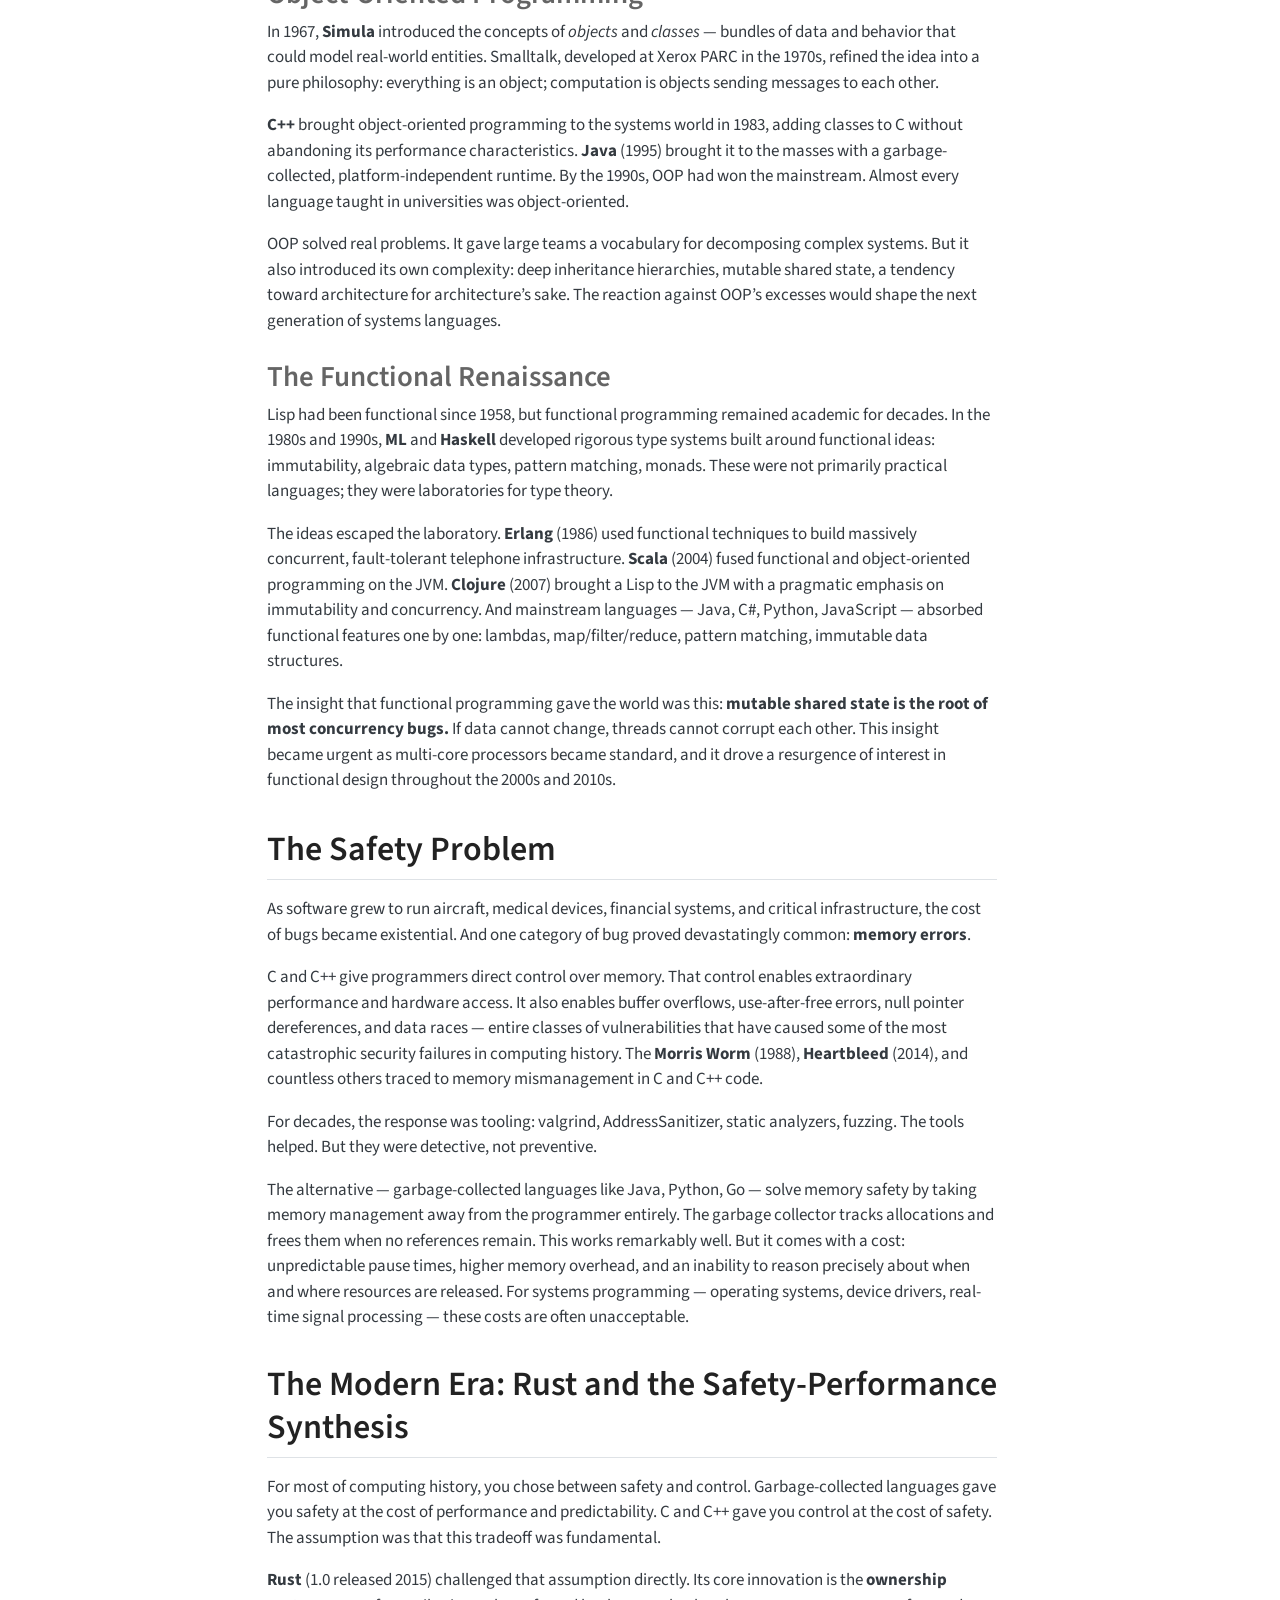
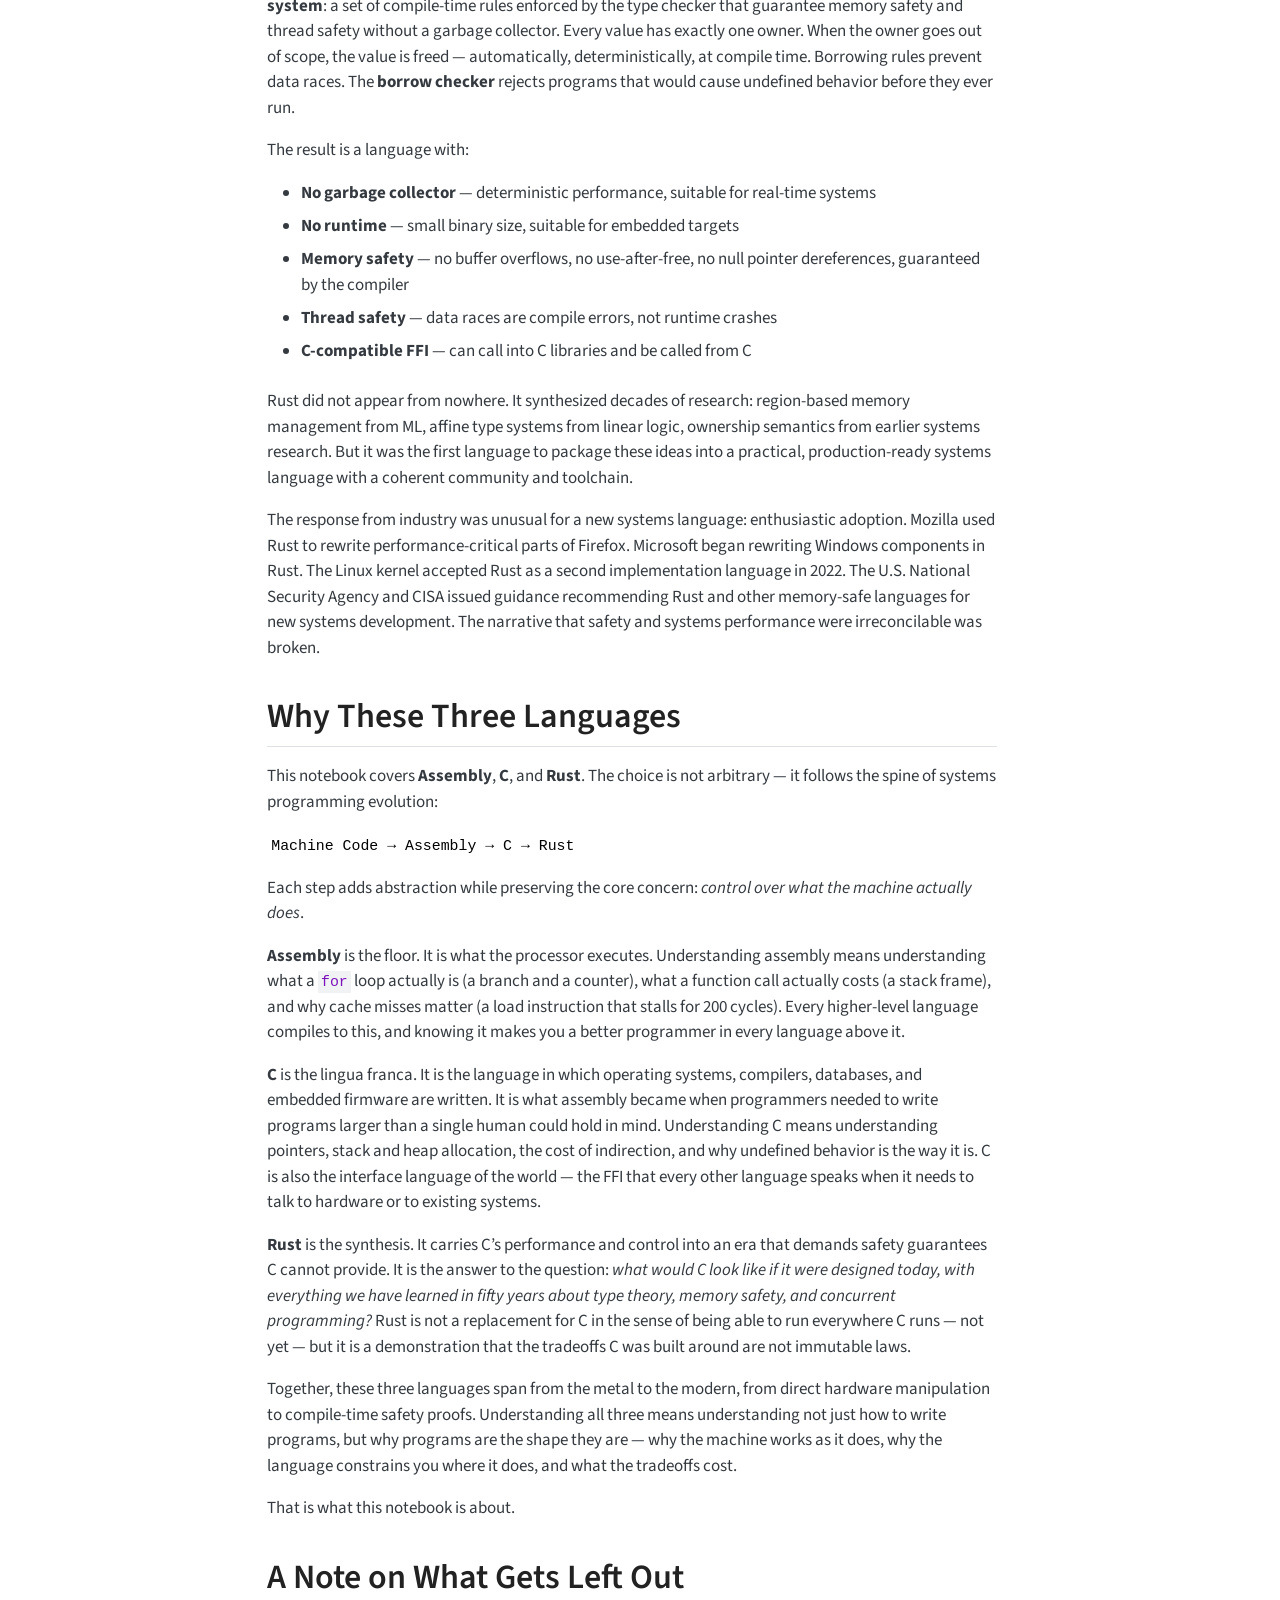
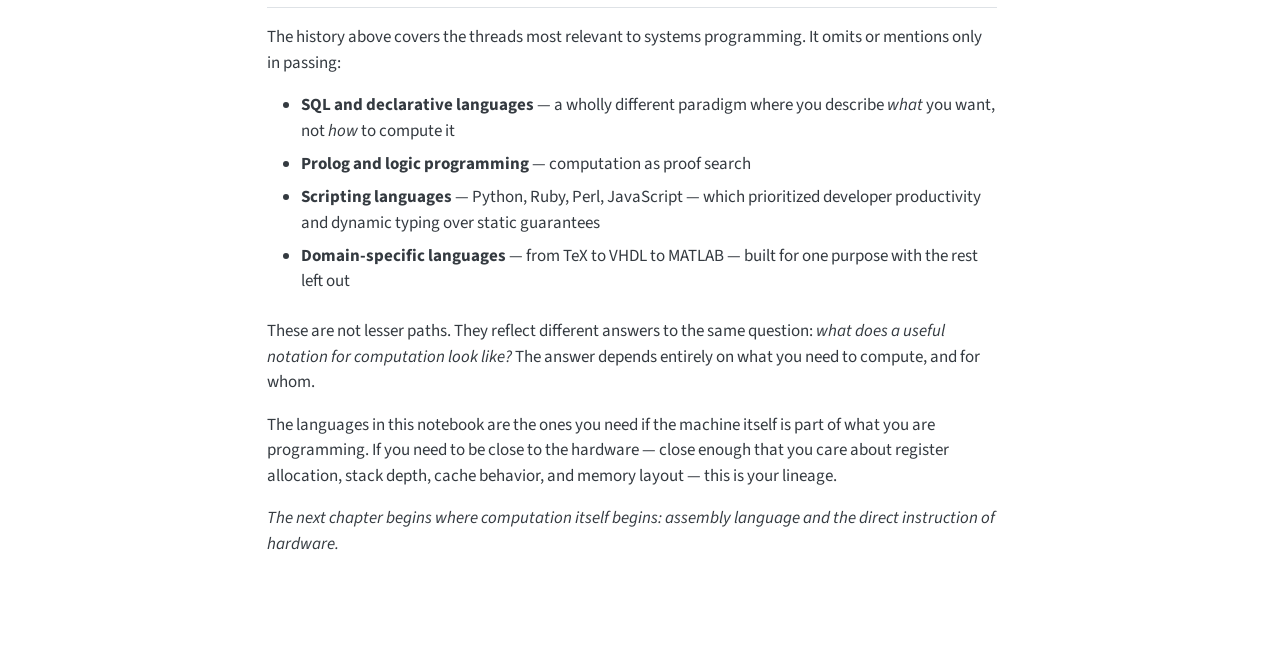
==== commit 51b80af0: "Taking PR suggestions and running with them a little" ====
--- a/docs/index.html
+++ b/docs/index.html
@@ -6,7 +6,7 @@
 
 <meta name="viewport" content="width=device-width, initial-scale=1.0, user-scalable=yes">
 
-<meta name="dcterms.date" content="2026-03-14">
+<meta name="dcterms.date" content="2026-04-11">
 
 <title>Introduction – Computer Language Notebook</title>
 <style>
@@ -285,7 +285,7 @@
     <div>
     <div class="quarto-title-meta-heading">Published</div>
     <div class="quarto-title-meta-contents">
-      <p class="date">March 14, 2026</p>
+      <p class="date">April 11, 2026</p>
     </div>
   </div>
   
--- a/docs/styles.css
+++ b/docs/styles.css
@@ -368,6 +368,7 @@
   border-radius: 5px;
   font-family: Monospace;
   font-size: 10pt;
+  padding: 4px 8px;
 }
 
 /*
@@ -380,12 +381,12 @@
 */
 .subheading>p {
   border-radius: 4px;
-  box-shadow: 2px 2px 7px 0px rgba(0, 0, 0, 0.3);
+  box-shadow: 1px 2px 4px 0px rgba(0, 0, 0, 0.35);
   display: inline-block;
   background-color: #f0f0f4;
   color: #787878;
   font-weight: 800;
-  padding: 2px 4px;
+  padding: 0px 5px;
 }
 
 .theorem {
